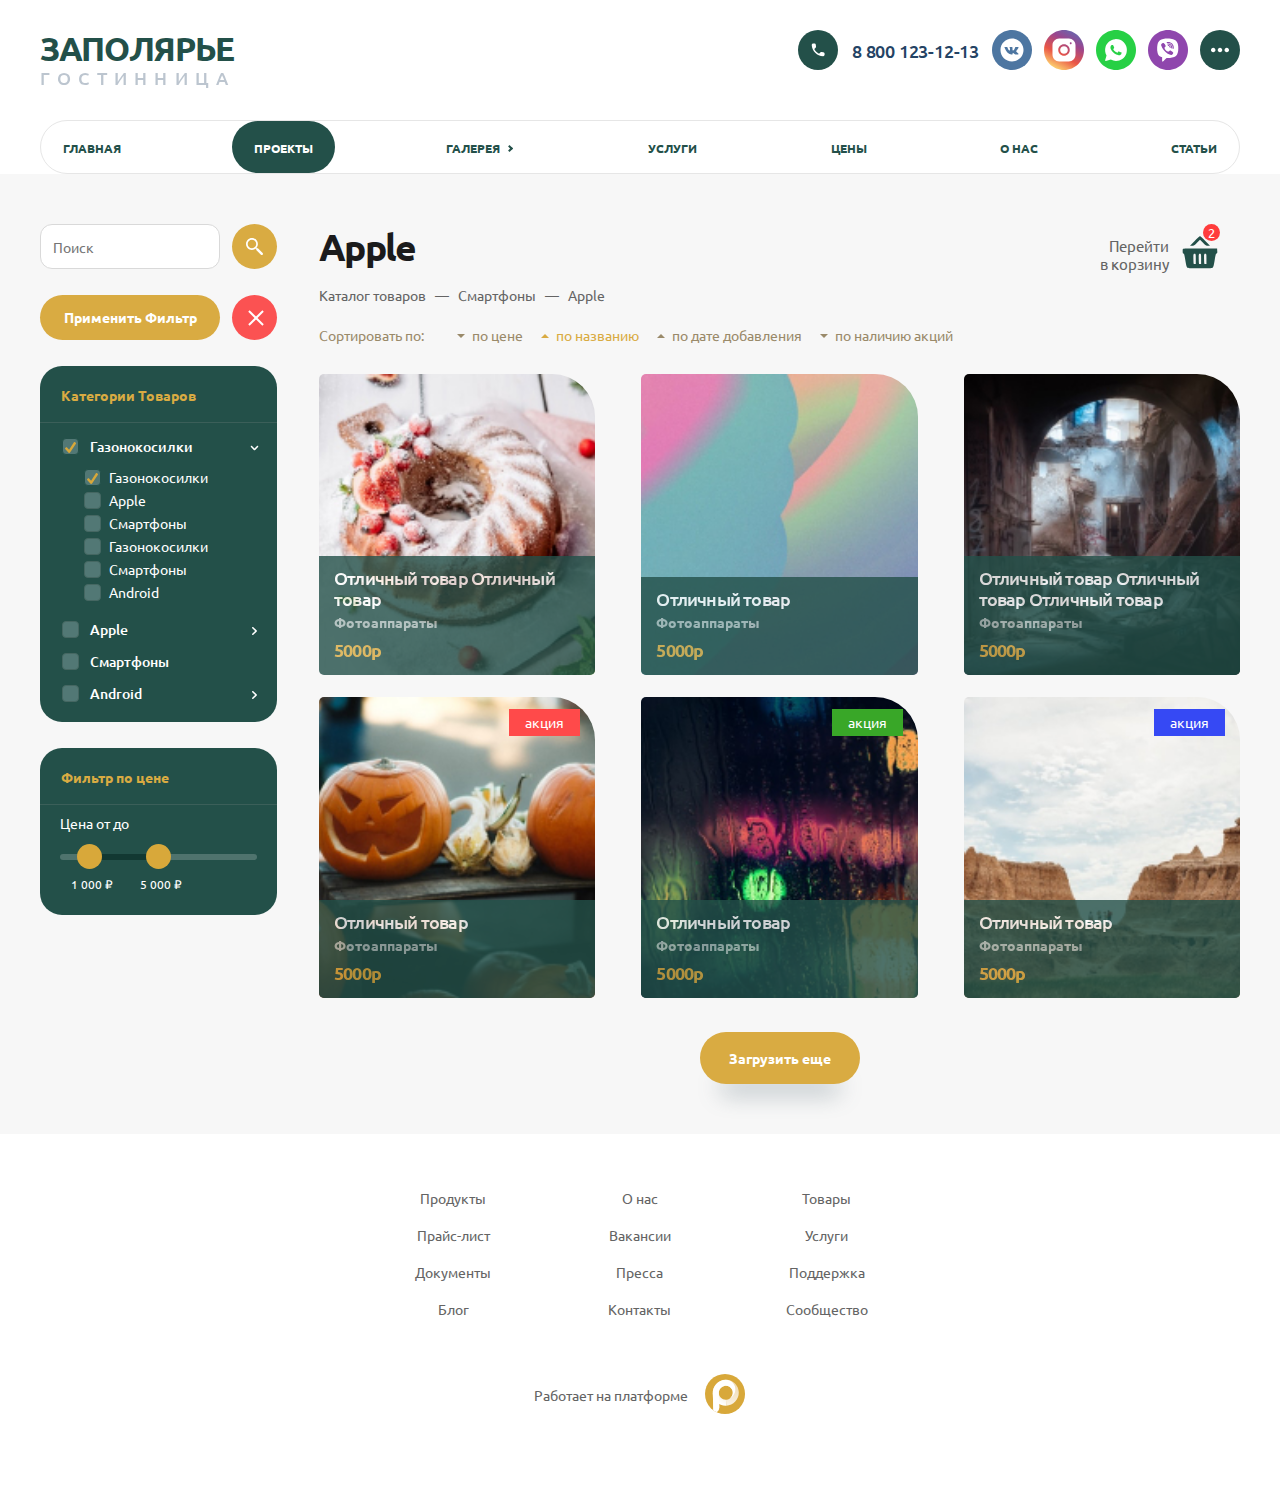
==== category.html @ dc8f54b3 "Добавил проект" ====
<!DOCTYPE html>
<html lang="ru">
	<head>
		<meta http-equiv="Content-Type" content="text/html; charset=utf-8">
		<!-- Переключение IE в последнию версию, на случай если в настройках пользователя стоит меньшая -->
		<meta http-equiv="X-UA-Compatible" content="IE=edge">

		<!-- Адаптирование страницы для мобильных устройств -->
		<meta name="viewport" content="width=device-width, initial-scale=1, maximum-scale=1">

		<!-- Запрет распознования номера телефона -->
		<meta name="format-detection" content="telephone=no">
		<meta name="SKYPE_TOOLBAR" content ="SKYPE_TOOLBAR_PARSER_COMPATIBLE">

		<!-- Заголовок страницы -->
		<title>Заголовок страницы</title>

		<!-- Данное значение часто используют(использовали) поисковые системы -->
		<meta name="description" content="">
		<meta name="keywords" content="">

		<!-- Традиционная иконка сайта, размер 16x16, прозрачность поддерживается. Рекомендуемый формат: .ico или .png -->
		<link rel="shortcut icon" href="images/favicon.ico">

		<!-- Подключение шрифтов с гугла -->
		<link rel="preconnect" href="https://fonts.googleapis.com"><link rel="preconnect" href="https://fonts.gstatic.com" crossorigin><link href="https://fonts.googleapis.com/css2?family=Ubuntu:wght@400;500;700&display=swap" rel="stylesheet">

		<!-- Подключение файлов стилей -->
		<link rel="stylesheet" href="css/fancybox.css">
		<link rel="stylesheet" href="css/owl.carousel.css">
		<link rel="stylesheet" href="css/ion.rangeSlider.css">
		<link rel="stylesheet" href="css/styles.css">

		<link rel="stylesheet" href="css/response_1185.css" media="(max-width: 1185px)">
		<link rel="stylesheet" href="css/response_1023.css" media="(max-width: 1023px)">
		<link rel="stylesheet" href="css/response_767.css" media="(max-width: 767px)">
		<link rel="stylesheet" href="css/response_479.css" media="(max-width: 479px)">
	</head>

	<body>
		<div class="wrap">
			<div class="main">
				<!-- Шапка -->
				<header>
					<button type="button" class="close">
						<span></span>
						<span></span>
					</button>


					<div class="mob_scroll">
						<div class="info">
							<div class="cont flex">

								<div class="logo logo-mob">
									<div class="name resizeble-font" data-ratio="1.5"><a href="">ЗАПОЛЯРЬЕ</a></div>
									<div class="desc resizeble-font2" data-ratio="1.5">ГОСТИННИЦА</div>
								</div>

								<div class="contacts">									
									<div class="phones">
										<a href="tel:88001231213">
											<img data-src="images/ic_phone.svg" alt="" class="lozad loaded" src="images/ic_phone.svg" data-loaded="true">
											<span>8 800 123-12-13</span>
										</a>
									</div>
								</div>

								<div class="socials">
									<a href="/" target="_blank" rel="noopener nofollow">
										<img src="images/ic_soc1.svg" alt="">
									</a>

									<a href="/" target="_blank" rel="noopener nofollow">
										<img src="images/ic_soc2.svg" alt="">
									</a>

									<a href="/" target="_blank" rel="noopener nofollow">
										<img src="images/ic_soc3.svg" alt="">
									</a>

									<a href="/" target="_blank" rel="noopener nofollow">
										<img src="images/ic_soc4.svg" alt="">
									</a>

									<a href="/" target="_blank" rel="noopener nofollow">
										<img src="images/ic_soc4.svg" alt="">
									</a>

									<a href="/" target="_blank" rel="noopener nofollow">
										<img src="images/ic_soc4.svg" alt="">
									</a>

									<a href="/" target="_blank" rel="noopener nofollow">
										<img src="images/ic_soc4.svg" alt="">
									</a>

									<a href="/" target="_blank" rel="noopener nofollow">
										<img src="images/ic_soc4.svg" alt="">
									</a>
								</div>
							</div>
						</div>


						<div class="bottom">							
						
							<ul class="menu flex">
								<li class="item">
									<a href="/">ГЛАВНАЯ</a>
								</li>
					
								<li class="item">
									<a href="/" class="active">ПРОЕКТЫ</a>
								</li>
					
								<li class="item">
									<a href="#" class="sub_link">
										<span>ГАЛЕРЕЯ</span>
									</a>
					
									<div class="sub_menu">
										<div class="item"><a href="/">КАТЕГОРИИ</a></div>
										<div class="item">
											<a href="/" class="sub_link"><span>ТОВАРЫ</span></a>
											<div class="sub_menu">
												<div><a href="/">КАТЕГОРИИ</a></div>
												<div><a href="/">ТОВАРЫ</a></div>
												<div><a href="/">ПРОДУКТЫ</a></div>
												<div><a href="/">ФОТОГРАФИИ</a></div>
											</div>
										</div>
										<div class="item"><a href="/">ПРОДУКТЫ</a></div>
										<div class="item"><a href="/">ФОТОГРАФИИ</a></div>
									</div>
								</li>
					
								<li class="item">
									<a href="/">Услуги</a>
								</li>
					
								<li class="item">
									<a href="/">Цены</a>
								</li>
					
								<li class="item">
									<a href="/">О нас</a>
								</li>
					
								<li class="item">
									<a href="/">Статьи</a>
								</li>				
							</ul>
							
						</div>
					</div>
				</header>


				<div class="mob_header">
					<div class="cont">

						<div class="logo">
							<a href="/">
								<div class="name resizeble-font3" data-ratio="1.5">ЗАПОЛЯРЬЕ</div>
								<div class="desc">ГОСТИННИЦА</div>								
							</a>
						</div>


						<div class="bg">
							<div class="contacts">
								<a href="tel:88001231213">
									<img data-src="images/ic_phone.svg" alt="" class="lozad loaded" src="images/ic_phone.svg" data-loaded="true">
								</a>                               
							</div>

							<div class="socials">
								<a href="/" target="_blank" rel="noopener nofollow">
									<img src="images/ic_soc1.svg" alt="">
								</a>

								<a href="/" target="_blank" rel="noopener nofollow">
									<img src="images/ic_soc2.svg" alt="">
								</a>

								<a href="/" target="_blank" rel="noopener nofollow">
									<img src="images/ic_soc3.svg" alt="">
								</a>

								<a href="/" target="_blank" rel="noopener nofollow">
									<img src="images/ic_soc4.svg" alt="">
								</a>

								<a href="/" target="_blank" rel="noopener nofollow">
									<img src="images/ic_soc4.svg" alt="">
								</a>

								<a href="/" target="_blank" rel="noopener nofollow">
									<img src="images/ic_soc4.svg" alt="">
								</a>

								<a href="/" target="_blank" rel="noopener nofollow">
									<img src="images/ic_soc4.svg" alt="">
								</a>
							</div>
						</div>


						<button type="button" class="mob_menu_link">
							<span></span>
							<span></span>
							<span></span>
						</button>

					</div>
				</div>
				<!-- End Шапка -->


				<!-- Основная часть -->
				<section class="content_flex block">
					<div class="cont flex">

						<aside>
							<button class="mob_filter_link">
								<img src="images/ic_filter.svg" alt=""> Фильтр
							</button>


							<div class="search">
								<form action="">
									<input type="text" name="" value="" placeholder="Поиск" class="input">

									<button type="submit" class="submit_btn">
										<img src="images/ic_search.svg" alt="">
									</button>
								</form>								
							</div>

							<div class="submit">
								<button type="submit" class="submit_btn">Применить Фильтр</button>
								<button type="reset" class="reset"><i></i></button> 
							</div>


							<form action="" class="filter">
								<div class="cats block">
									<div class="title">
										Категории Товаров
										<button class="close"></button>
									</div>

									<div class="tab_filter">
										<div class="tab_filter_title active"><input type="checkbox" checked class="parent_cat" name="" id="cat_1_p"><label for="cat_1_p"></label><span>Газонокосилки</span>
											<i><svg width="5" height="8" viewBox="0 0 5 8" fill="none" xmlns="http://www.w3.org/2000/svg">
												<path d="M3.07506 4L0.231104 1.28598C-0.0770347 0.99192 -0.0770347 0.514605 0.231104 0.220545C0.539243 -0.0735151 1.03941 -0.0735151 1.34755 0.220545L4.78173 3.49782C5.07275 3.77555 5.07275 4.22516 4.78173 4.50218L1.34755 7.77945C1.03941 8.07351 0.539243 8.07351 0.231104 7.77945C-0.0770347 7.48539 -0.0770347 7.00808 0.231104 6.71402L3.07506 4Z" fill="#959595"/>
												</svg>
											</i>
										</div>
										<div class="data data_new active">
											<div class="data2">
												<div><input type="checkbox" checked name="" id="cat_1"><label for="cat_1">Газонокосилки</label></div>
												<div><input type="checkbox"  name="" id="cat_2"><label  for="cat_2">Apple</label></div>
												<div><input type="checkbox"  name="" id="cat_3"><label  for="cat_3">Смартфоны</label></div>
												<div><input type="checkbox"  name="" id="cat_4"><label  for="cat_4">Газонокосилки</label></div>
												<div><input type="checkbox"  name="" id="cat_5"><label  for="cat_5">Смартфоны</label></div>
												<div><input type="checkbox"  name="" id="cat_6"><label  for="cat_6">Android</label></div>
											</div>
										</div>
									</div>

									<div class="tab_filter">
										<div class="tab_filter_title "><input type="checkbox"  class="parent_cat" name="" id="cat_2_p"><label for="cat_2_p"></label><span>Apple</span>
											<i><svg width="5" height="8" viewBox="0 0 5 8" fill="none" xmlns="http://www.w3.org/2000/svg">
												<path d="M3.07506 4L0.231104 1.28598C-0.0770347 0.99192 -0.0770347 0.514605 0.231104 0.220545C0.539243 -0.0735151 1.03941 -0.0735151 1.34755 0.220545L4.78173 3.49782C5.07275 3.77555 5.07275 4.22516 4.78173 4.50218L1.34755 7.77945C1.03941 8.07351 0.539243 8.07351 0.231104 7.77945C-0.0770347 7.48539 -0.0770347 7.00808 0.231104 6.71402L3.07506 4Z" fill="#959595"/>
												</svg>
											</i>
										</div>
										<div class="data data_new">
											<div class="data2">
												<div><input type="checkbox" checked name="" id="cat_31"><label for="cat_31">Все товары</label></div>
												<div><input type="checkbox"  name="" id="cat_32"><label  for="cat_32">Все товары</label></div>
												<div><input type="checkbox"  name="" id="cat_33"><label  for="cat_33">Все товары</label></div>
												<div><input type="checkbox"  name="" id="cat_34"><label  for="cat_34">Все товары</label></div>
											</div>
										</div>
									</div>


									<div class="tab_filter">
										<div class="tab_filter_title "><input type="checkbox"  class="parent_cat" name="" id="cat_3_p"><label for="cat_3_p"></label><span>Смартфоны</span>
											<i style="visibility: hidden; height:0;"><svg width="5" height="8" viewBox="0 0 5 8" fill="none" xmlns="http://www.w3.org/2000/svg">
												<path d="M3.07506 4L0.231104 1.28598C-0.0770347 0.99192 -0.0770347 0.514605 0.231104 0.220545C0.539243 -0.0735151 1.03941 -0.0735151 1.34755 0.220545L4.78173 3.49782C5.07275 3.77555 5.07275 4.22516 4.78173 4.50218L1.34755 7.77945C1.03941 8.07351 0.539243 8.07351 0.231104 7.77945C-0.0770347 7.48539 -0.0770347 7.00808 0.231104 6.71402L3.07506 4Z" fill="#959595"/>
												</svg>
											</i>
										</div>
									</div>

									<div class="tab_filter">
										<div class="tab_filter_title "><input type="checkbox"  class="parent_cat" name="" id="cat_4_p"><label for="cat_4_p"></label><span>Android</span>
											<i><svg width="5" height="8" viewBox="0 0 5 8" fill="none" xmlns="http://www.w3.org/2000/svg">
												<path d="M3.07506 4L0.231104 1.28598C-0.0770347 0.99192 -0.0770347 0.514605 0.231104 0.220545C0.539243 -0.0735151 1.03941 -0.0735151 1.34755 0.220545L4.78173 3.49782C5.07275 3.77555 5.07275 4.22516 4.78173 4.50218L1.34755 7.77945C1.03941 8.07351 0.539243 8.07351 0.231104 7.77945C-0.0770347 7.48539 -0.0770347 7.00808 0.231104 6.71402L3.07506 4Z" fill="#959595"/>
												</svg>
											</i>
										</div>
										<div class="data data_new">
											<div class="data2">
												<div><input type="checkbox" checked name="" id="cat_41"><label for="cat_41">Все товары</label></div>
												<div><input type="checkbox"  name="" id="cat_42"><label  for="cat_42">Все товары</label></div>
												<div><input type="checkbox"  name="" id="cat_43"><label  for="cat_43">Все товары</label></div>
												<div><input type="checkbox"  name="" id="cat_44"><label  for="cat_44">Все товары</label></div>
											</div>
										</div>
									</div>
								</div>


								<div class="block">
									<div class="title">Фильтр по цене</div>

									<div class="data range price_range">
										<div class="name">Цена от до</div>

										<input type="hidden" id="price_range" name="price_range" value="">
									</div>
								</div>
								<div class="submit submit-mob" style="display: none;">
									<button type="submit" class="submit_btn">Применить Фильтр</button>
									<button type="reset" class="reset"><i></i></button> 
								</div>

							</form>
						</aside>


						<section class="content">
							<div class="block_head">
								<div class="title">Apple</div>
							</div>


							<a href="/" class="cart_link">
								<div class="title">Перейти<br> в корзину</div>

								<div class="icon">
									<svg height="90pt" preserveAspectRatio="xMidYMid meet" viewBox="0 0 90 90" width="90pt" xmlns="http://www.w3.org/2000/svg"><g transform="matrix(.1 0 0 -.1 0 90)"><path d="m330 765-105-105h45c42 0 49 4 112 67l68 67 68-67c63-63 70-67 112-67h45l-105 105c-58 58-112 105-120 105s-62-47-120-105z" fill="#2192E9"></path><path d="m67 593c-4-3-7-29-7-56 0-39 4-50 18-54 15-4 22-29 42-150 17-106 28-151 42-165 17-17 39-18 288-18s271 1 288 18c14 14 25 59 42 165 20 122 27 146 42 151 16 4 19 13 16 58l-3 53-381 3c-209 1-383-1-387-5zm288-233v-115h-25c-25 0-25 0-28 104-3 121 0 134 30 129 22-3 23-6 23-118zm120 0v-115h-25c-25 0-25 0-28 104-3 121 0 134 30 129 22-3 23-6 23-118zm120 0v-115h-25c-25 0-25 0-28 104-3 121 0 134 30 129 22-3 23-6 23-118z" fill="#235049"></path></g></svg>
								</div>

								<div class="count">2</div>
							</a>

							<div class="breadcrumbs">
								<a href="/">Каталог товаров</a> <span class="sep">—</span>
								<a href="/">Смартфоны</a> <span class="sep">—</span>
								<span class="current">Apple</span>
							</div>
							
							<div class="products_sort">
								<b>Сортировать по:</b> 
								<ul class="sorting_switcher">
									<li class="sort_asc">по цене</li>
									<li class="active sort_desc">по названию</li>
									<li class="sort_desc">по дате добавления</li>
									<li class="sort_asc">по наличию акций</li>
								</ul>
							</div>

							<div class="products">
								<div class="flex">
									
									<a href="/" class="product">

										<div class="img"><img data-src="images/tmp/product_thumb7.jpg" alt="" class="lozad"></div>

										<div class="info">
											<div class="name">Отличный товар Отличный товар</div>

											<div class="cat">Фотоаппараты</div>

											<div class="price">5000p</div>
										</div>
									</a>
									<a href="/" class="product">

										<div class="img"><img data-src="images/tmp/product_thumb8.jpg" alt="" class="lozad"></div>

										<div class="info">
											<div class="name">Отличный товар</div>

											<div class="cat">Фотоаппараты</div>

											<div class="price">5000p</div>
										</div>
									</a>
									<a href="/" class="product">										

										<div class="img"><img data-src="images/tmp/product_thumb9.jpg" alt="" class="lozad"></div>

										<div class="info">
											<div class="name">Отличный товар Отличный товар Отличный товар</div>

											<div class="cat">Фотоаппараты</div>

											<div class="price">5000p</div>
										</div>
									</a>
									<a href="/" class="product">
										<div class="stickers">
											<div><div class="sticker stock">акция</div></div>
										</div>

										<div class="img"><img data-src="images/tmp/product_thumb13.jpg" alt="" class="lozad"></div>

										<div class="info">
											<div class="name">Отличный товар</div>

											<div class="cat">Фотоаппараты</div>

											<div class="price">5000p</div>
										</div>
									</a>
									<a href="/" class="product">
										<div class="stickers">
											<div><div class="sticker recommend">акция</div></div>
										</div>

										<div class="img"><img data-src="images/tmp/product_thumb14.jpg" alt="" class="lozad"></div>

										<div class="info">
											<div class="name">Отличный товар</div>

											<div class="cat">Фотоаппараты</div>

											<div class="price">5000p</div>
										</div>
									</a>
									<a href="/" class="product">
										<div class="stickers">
											<div><div class="sticker hit">акция</div></div>
										</div>

										<div class="img"><img data-src="images/tmp/product_thumb15.jpg" alt="" class="lozad"></div>

										<div class="info">
											<div class="name">Отличный товар</div>

											<div class="cat">Фотоаппараты</div>

											<div class="price">5000p</div>
										</div>
									</a>
								</div>
							</div>

							<div class="more-btn">
								<a class="toggle link" href="#">Загрузить еще</a>
							</div>

							<div class="products" style="display: none;">
								<div class="flex">
									
									<a href="/" class="product">

										<div class="img"><img data-src="images/tmp/product_thumb7.jpg" alt="" class="lozad"></div>

										<div class="info">
											<div class="name">Отличный товар Отличный товар</div>

											<div class="cat">Фотоаппараты</div>

											<div class="price">5000p</div>
										</div>
									</a>
									<a href="/" class="product">

										<div class="img"><img data-src="images/tmp/product_thumb8.jpg" alt="" class="lozad"></div>

										<div class="info">
											<div class="name">Отличный товар</div>

											<div class="cat">Фотоаппараты</div>

											<div class="price">5000p</div>
										</div>
									</a>
									<a href="/" class="product">										

										<div class="img"><img data-src="images/tmp/product_thumb9.jpg" alt="" class="lozad"></div>

										<div class="info">
											<div class="name">Отличный товар Отличный товар Отличный товар</div>

											<div class="cat">Фотоаппараты</div>

											<div class="price">5000p</div>
										</div>
									</a>
									<a href="/" class="product">
										<div class="stickers">
											<div><div class="sticker stock">акция</div></div>
										</div>

										<div class="img"><img data-src="images/tmp/product_thumb13.jpg" alt="" class="lozad"></div>

										<div class="info">
											<div class="name">Отличный товар</div>

											<div class="cat">Фотоаппараты</div>

											<div class="price">5000p</div>
										</div>
									</a>
									<a href="/" class="product">
										<div class="stickers">
											<div><div class="sticker recommend">акция</div></div>
										</div>

										<div class="img"><img data-src="images/tmp/product_thumb14.jpg" alt="" class="lozad"></div>

										<div class="info">
											<div class="name">Отличный товар</div>

											<div class="cat">Фотоаппараты</div>

											<div class="price">5000p</div>
										</div>
									</a>
									<a href="/" class="product">
										<div class="stickers">
											<div><div class="sticker hit">акция</div></div>
										</div>

										<div class="img"><img data-src="images/tmp/product_thumb15.jpg" alt="" class="lozad"></div>

										<div class="info">
											<div class="name">Отличный товар</div>

											<div class="cat">Фотоаппараты</div>

											<div class="price">5000p</div>
										</div>
									</a>
								</div>
							</div>

							

						</section>

					</div>
				</section>
				<!-- End Основная часть -->
			</div>


			<!-- Подвал -->
			<footer>
				<div class="cont">

					<ul class="links">
						<li><a href="/">Продукты</a></li>
						<li><a href="/">Прайс-лист</a></li>
						<li><a href="/">Документы</a></li>
						<li><a href="/">Блог</a></li>
						<li><a href="/">О нас</a></li>
						<li><a href="/">Вакансии</a></li>
						<li><a href="/">Пресса</a></li>
						<li><a href="/">Контакты</a></li>
						<li><a href="/">Товары</a></li>
						<li><a href="/">Услуги</a></li>
						<li><a href="/">Поддержка</a></li>
						<li><a href="/">Сообщество</a></li>
					</ul>

					<div class="creator">
						Работает на платформе
						<a href="/" target="_blank" rel="noopener">
							<img src="images/footer_logo.svg" alt="">
						</a>
					</div>
				</div>
			</footer>
			<!-- End Подвал -->
		</div>


		<div class="buttonUp">
			<button type="button"></button>
		</div>


		<div class="overlay"></div>

		<div class="supports_error">
			Ваш браузер устарел рекомендуем обновить его до последней версии<br> или использовать другой более современный.
		</div>


		<!-- Подключение javascript файлов -->
		<script src="js/jquery-3.4.1.min.js"></script>
		<script src="js/jquery-migrate-1.4.1.min.js"></script>
		<script src="js/lozad.min.js"></script>
		<script src="js/owl.carousel.min.js"></script>
		<script src="js/inputmask.min.js"></script>
		<script src="js/nice-select.js"></script>
		<script src="js/flexmenu.min.js"></script>
		<script src="js/fancybox.min.js"></script>
		<script src="js/ion.rangeSlider.min.js"></script>
		<script src="js/countdown.js"></script>
		<script src="js/before-after.min.js"></script>
		<script src="js/functions.js"></script>
		<script src="js/scripts.js"></script>
	</body>
</html>
---- css/ion.rangeSlider.css ----
.irs
{
    position: relative;

    display: block;

    margin-top: 23px;
    margin-bottom: 35px;

    -webkit-touch-callout: none;
    -khtml-user-select: none;
}

.irs.active
{
    pointer-events: auto;
}

.irs .irs
{
    margin-right: 0;
}

.irs-line
{
    position: relative;

    display: block;

    height: 6px;

    border-radius: 5px;
    background: #fff;
    opacity: .2;
}

.irs-bar
{
    top: 0;

    height: 6px;

    border-radius: 5px;
    background: #123832;
}


.irs-min,
.irs-max
{
    display: none !important;
}


.irs-single,
.irs-from,
.irs-to
{
    color: #fff;
    font-size: 12px;
    font-weight: 400;
    line-height: 19px;

    position: absolute;
    top: 21px;

    text-align: center;
    white-space: nowrap;

    opacity: 1;
}


.irs-slider
{
    z-index: 9;
    top: -10px;

    width: 25px;
    height: 25px;

    cursor: pointer;
    text-indent: -9999px;
    background: #D8A83A;
    border-radius: 50%;
}


.irs-line
{
    position: relative;

    display: block;

    outline: none !important;
}
.irs-line-left,
.irs-line-mid,
.irs-line-right
{
    position: absolute;
    top: 0;

    display: block;
}
.irs-line-left
{
    left: 0;

    width: 11%;
}
.irs-line-mid
{
    left: 9%;

    width: 82%;
}
.irs-line-right
{
    right: 0;

    width: 11%;
}

.irs-bar
{
    position: absolute;
    left: 0;

    display: block;

    width: 0;
}
.irs-bar-edge
{
    position: absolute;
    top: 0;
    left: 0;

    display: block;
}

.irs-shadow
{
    position: absolute;
    left: 0;

    display: none;

    width: 0;
}

.irs-slider
{
    position: absolute;
    z-index: 1;

    display: block;
}



.irs-slider.type_last
{
    z-index: 2;
}

.irs-min
{
    position: absolute;
    left: 0;

    display: block;

    cursor: default;
}
.irs-max
{
    position: absolute;
    right: 0;

    display: block;

    cursor: default;
}

.irs-grid
{
    color: #333;
    font: 600 11px/15px Century Gothic;

    position: absolute;
    top: -25px;
    left: 0;

    display: none;

    width: 100%;
    height: 15px;

    pointer-events: none;
}

.irs-with-grid .irs-grid
{
    display: block;
}

.irs-grid-pol
{
    position: absolute;
    top: 0;
    left: 0;

    display: none;

    width: 1px;
    height: 8px;

    background: #000;
}

.irs-grid-pol.small
{
    height: 4px;
}

.irs-grid-text
{
    position: absolute;
    bottom: 0;
    left: 0;

    cursor: pointer;
    text-align: center;
    white-space: nowrap;
}

.irs-grid-text:before
{
    position: absolute;
    bottom: -7px;
    left: 50%;

    width: 1px;
    height: 6px;

    content: '';
    cursor: pointer;
    text-indent: -9999px;

    background: #1b364e;
}

.irs-disable-mask
{
    position: absolute;
    z-index: 2;
    top: 0;
    left: -1%;

    display: block;

    width: 102%;
    height: 100%;

    cursor: default;

    background: rgba(0,0,0,.0);
}
.lt-ie9 .irs-disable-mask
{
    cursor: not-allowed;

    background: #000;

    filter: alpha(opacity=0);
}

.irs-disabled
{
    opacity: .4;
}


.irs-hidden-input
{
    font-size: 0 !important;
    line-height: 0 !important;

    position: absolute !important;
    z-index: -9999 !important;
    top: 0 !important;
    left: 0 !important;

    display: block !important;
    overflow: hidden;

    width: 0 !important;
    height: 0 !important;
    margin: 0 !important;
    padding: 0 !important;

    border-style: solid !important;
    border-color: transparent !important;
    outline: none !important;
    background: none !important;
}
---- css/styles.css ----
*
{
    box-sizing: border-box;
    margin: 0;
    padding: 0;
}

*:before,
*:after
{
    box-sizing: border-box;
}

img
{
    border: none;
}

textarea
{
    overflow: auto;
}

input,
textarea,
input:active,
textarea:active
{
    -webkit-border-radius: 0;
            border-radius: 0;
         outline: none transparent !important;
    box-shadow: none;

    -webkit-appearance: none;
            appearance: none;
    -moz-outline: none !important;
}

input[type=submit],
button[type=submit],
input[type=reset],
button[type=reset]
{
    -webkit-border-radius: 0;

    -webkit-appearance: none;
}

:focus
{
    outline: none;
}

:hover,
:active
{
    -webkit-tap-highlight-color: rgba(0, 0, 0, 0);
    -webkit-touch-callout: none;
}

::-ms-clear
{
    display: none;
}

/*---------------    Main styles---------------*/
:root
{
    --bg: #f7f7f7;
    --bg2: #fff;
    --aside_width: 237px;
    --scroll_width: 17px;
    --text_color: #646464;
    --font_size: 14px;
    --font_size_title: 37px;
    --font_family: 'Ubuntu';
    --box-shadow-color: #E1D7C4;
    --main_color1: #1B1B1C;
    --main_color2: #235049;
    --main_color3: #F5EEE0;
    --main_color4: #D9AB42;
    --main_color_opacity: rgba(95, 95, 254, .03);
}

.clear
{
    clear: both;
}

.left
{
    float: left;
}

.right
{
    float: right;
}

html
{
    height: 100%;

    background: var(--bg);

    -webkit-font-smoothing: antialiased;
    -moz-osx-font-smoothing: grayscale;
        -ms-text-size-adjust: 100%;
    -webkit-text-size-adjust: 100%;
}

body
{
    color: var(--text_color);
    font-family: var(--font_family);
    font-size: var(--font_size);

    height: 100%;

    -webkit-tap-highlight-color: transparent;
    -webkit-touch-callout: none;
    -webkit-overflow-scrolling: touch;
    text-rendering: optimizeLegibility;
    text-decoration-skip: objects;
}

body.lock
{
    position: fixed;

    overflow: hidden;

    width: 100%;
    height: 100%;
}

.wrap
{
    position: relative;

    display: flex;
    overflow: hidden;
    flex-direction: column;

    min-width: 360px;
    min-height: 100%;
}

.main
{
    flex: 1 0 auto;
}

.cont
{
    width: 100%;
    max-width: 1240px;
    margin: 0 auto;
    padding: 0 20px;
}

.compensate-for-scrollbar
{
    margin-right: var(--scroll_width) !important;
}

.lozad
{
    transition: .5s linear;

    opacity: 0;
}

.lozad.loaded
{
    opacity: 1;
}

.flex
{
    display: flex;

    justify-content: flex-start;
    align-items: flex-start;
    align-content: flex-start;
    flex-wrap: wrap;
}

.content_flex.flex,
.content_flex > .cont.flex
{
    justify-content: space-between;
    align-items: stretch;
    align-content: stretch;
}
.content_flex.block {
    padding: 50px 0 50px;
    background: var(--bg);
}
.content_flex .content
{
    position: relative;

    width: calc(100% - var(--aside_width) - 42px);
}

.content_flex .content > :first-child
{
    margin-top: 0;
    margin-bottom: 0;
}

.content_flex .content > :last-child
{
    margin-bottom: 0;
}

.block
{
    padding: 140px 0 120px;
}

.block.no_margin
{
    margin-bottom: 0 !important;
}


.block_head
{
    display: flex;

    width: 100%;
    margin-bottom: 45px;

    justify-content: flex-start;
    align-items: center;
    align-content: center;
    flex-wrap: wrap;
}





.block_head.center .desc
{
    max-width: 100%;
}

.block_head .title
{
    color: var(--main_color1);
    font-size: var(--font_size_title);
    font-weight: 700;
    line-height: 46px;
    font-family: var(--font_family);
    letter-spacing: -1.63488px;
    padding-bottom: 12px;
    text-align: center;
    width: 100%;
    position: relative;
}
.block_head .title:before {
    position: absolute;
    content: "";
    background: var(--main_color2);
    width: 38px;
    height: 38px;
    border-radius: 50%;
    top: -50px;
    left: 50%;
    transform: translateX(-50%);
}
.block_head .title:after {
    position: absolute;
    content: "";
    background: var(--main_color4);
    width: 24px;
    height: 24px;
    border-radius: 50%;
    top: -36px;
    left: calc(50% + 12px);
    transform: translateX(-50%);
    box-shadow: 13px 15px 31px rgba(0, 0, 0, 0.212465);
}

.block_head .desc
{
    color: var(--text-color);
    font-size: var(--font_size);
    line-height: 26px;
    width: 100%;
    text-align: center;
}

.link {
    display: inline-block;
    min-width: 160px;
    font-family: var(--font_family);
    font-weight: 700;
    line-height: 52px;
    height: 52px;
    color: #FFFFFF;
    padding: 0 12px;
    vertical-align: top;
    text-decoration: none;
    border: none;
    font-size: 14px;
    text-align: center;
    background: var(--main_color4);
    box-shadow: 0px 29px 23px -20px rgba(89, 110, 121, 0.48198);
    border-radius: 27px;
    transition: all .4s;
}
.link:hover {
    background: var(--main_color2);
}
.link svg
{
    margin-left: 5px;
}

.block_head .link
{
    margin-top: 28px;
}

.block_head .all_link
{
    color: #fff;
    font-size: 18px;
    line-height: 53px;

    display: inline-block;

    height: 53px;
    margin-left: auto;
    padding: 0 40px;

    text-align: center;
    vertical-align: top;
    text-decoration: none;
    letter-spacing: -.3px;
    background: var(--main_color2);
}

.block_head .all_link svg
{
    margin-left: 5px;
}


.form
{
    --form_border_color: var(--main_color1);
    --form_focus_color: var(--main_color1);
    --form_error_color: red;
    --form_success_color: green;
    --form_border_radius: 12px;
    --form_bg_color: #eef9ff;
    --form_placeholder_color: rgba(85, 85, 85, 0.3);
}

.form ::-webkit-input-placeholder
{
    color: var(--form_placeholder_color);
}

.form :-moz-placeholder
{
    color: var(--form_placeholder_color);
}

.form :-ms-input-placeholder
{
    color: var(--form_placeholder_color);
}

.form .columns
{
    display: flex;

    margin-left: calc(var(--form_columns_offset) * -1);

    justify-content: flex-start;
    align-items: flex-start;
    align-content: flex-start;
    flex-wrap: wrap;
    --form_columns_offset: 20px;
}

.form .columns > *
{
    width: calc(50% - var(--form_columns_offset));
    margin-left: var(--form_columns_offset);
}

.form .columns > *.width1of3
{
    width: calc(33.333% - var(--form_columns_offset));
}

.form .columns > *.width2of3
{
    width: calc(66.666% - var(--form_columns_offset));
}

.form .columns > *.width3of3
{
    width: calc(100% - var(--form_columns_offset));
}

.form .columns > *.width1of4
{
    width: calc(25% - var(--form_columns_offset));
}

.form .columns > *.width2of4
{
    width: calc(50% - var(--form_columns_offset));
}

.form .columns > *.width3of4
{
    width: calc(75% - var(--form_columns_offset));
}

.form .columns > *.width4of4
{
    width: calc(100% - var(--form_columns_offset));
}

.form .line
{
    margin-bottom: 18px;
}

.form .label
{
    color: #000;
    line-height: 21px;

    margin-bottom: 7px;

    letter-spacing: .35px;

    opacity: .33;
}

.form .field
{
    position: relative;
}

.form .input
{
    color: #7B7B7C;
    font: var( --font_size) var(--font_family);
    display: block;
    width: 100%;
    height: 60px;
    padding: 0 22px;
    transition: .2s linear;
    background: #FFFFFF;
    border: 1px solid #D9D9D9;
    border-radius: 19px;
}

.form textarea
{
    color: #7B7B7C;
    font: var(--font_size)/30px var(--font_family);
    display: block;
    width: 100%;
    height: 132px;
    padding: 7px 22px;
    resize: none;
    transition: .2s linear;
    border: 1px solid #D9D9D9;
    border-radius: 19px;
}

.form .input:focus,
.form textarea:focus
{
    border-color: var(--form_focus_color);
}

.form .success
{
    border-color: var(--form_success_color);
}

.form .error
{
    border-color: var(--form_error_color);
}

.form input[type=checkbox],
.form input[type=file]
{
    display: none;
}

.form input[type=checkbox] + label
{
    font-weight: normal;
    font-size: var(--font_size);
    line-height: 16px;
    color: var(--text-color);
    position: relative;
    display: flex;
    min-height: 24px;
    padding-left: 36px;
    cursor: pointer;
    justify-content: flex-start;
    align-items: center;
    align-content: center;
    flex-wrap: wrap;
    max-width: 200px;
}

.form input[type=checkbox] + label:before
{
    position: absolute;
    top: 0;
    left: 0;

    display: block;

    width: 24px;
    height: 24px;

    content: '';
    transition: .2s linear;

    border: 2px solid var(--main_color2);
    box-sizing: border-box;
    box-shadow: inset 0px 2px 2px rgba(0, 0, 0, 0.1);
    border-radius: 6px;
}

.form input[type=checkbox] + label i
{
    position: absolute;
    top: 5px;
    left: 5px;

    display: block;

    width: 17px;
    height: 17px;

    content: '';
    transition: .2s linear;

    opacity: 0;
}

.form input[type=checkbox]:checked + label i
{
    opacity: 1;
}
.form input[type=checkbox]:checked + label i svg *
{
    fill: var(--main_color2);
}
.form input[type=file] + label
{
    font: 700 10px/39px var(--font_family);
    font-weight: 300;
    line-height: 53px;
    display: inline-block;
    min-width: 155px;
    height: 53px;
    margin-left: auto;
    cursor: pointer;
    transition: .2s linear;
    color: var(--main_color2);
    padding: 0 20px;
    vertical-align: top;
    text-decoration: none;
    border: 1px solid var(--main_color2);
    font-size: 14px;
    text-align: center;
    letter-spacing: 5px;
    text-transform: uppercase;
    background-color: #fff;
}

.form .file .list
{
    display: flex;

    margin-top: 30px;
    margin-bottom: -20px;
    margin-left: -25px;

    justify-content: flex-start;
    align-items: flex-start;
    align-content: flex-start;
    flex-wrap: wrap;
}
.form .file .list .list-item
{
    display: flex;

    margin-left: 25px;
}
.form .file .list .list-item svg *
{
    fill: var(--main_color1);
}
.form .file .list .item
{
    color: #7c7c7c;
    font-size: 12px;
    font-weight: 500;
    line-height: 15px;

    display: flex;
    flex-direction: column;

    min-height: 28px;
    margin-bottom: 20px;
    padding-left: 10px;

    text-align: left;

    justify-content: flex-start;
    align-items: center;
    align-content: center;
    flex-wrap: wrap;
}

.form .file .list .item > *
{
    width: 100%;

    text-align: left;
}

.form .file .list .item .del
{
    color: #e23f4c;
    font-family: var(--font_family);
    font-size: 9px;
    line-height: 11px;

    display: inline-block;

    margin-top: 3px;

    cursor: pointer;
    vertical-align: top;

    border: none;
    background: none;
}

.form .bottom
{
    display: flex;

    justify-content: space-between;
    align-items: flex-end;
    align-content: center;
}

.form .bottom .agree
{
    width: calc(100% - 175px);
}



.form .submit
{
    display: flex;

    justify-content: flex-start;
    align-items: center;
    align-content: center;
    flex-wrap: wrap;
}

.form .submit_btn
{

    font: 700 10px/39px var(--font_family);
    font-weight: 700;
    line-height: 52px;
    display: flex;
    align-items: center;
    min-width: 160px;
    height: 52px;
    margin-left: auto;
    cursor: pointer;
    transition: .2s linear;
    color: #fff;
    padding: 0 22px;
    vertical-align: top;
    text-decoration: none;
    font-size: 14px;
    text-align: center;
    background: var(--main_color4);
    border: none;
    border-radius: 27px;
}
.form .submit_btn span
{
    margin: 0 auto;
    display: block;
}

.text_block
{
    line-height: 35px;

    letter-spacing: .3px;
}

.text_block > :last-child,
.text_block blockquote > :last-child,
.text_block q > :last-child
{
    margin-bottom: 0 !important;
}

.text_block > :first-child,
.text_block blockquote > :first-child,
.text_block q > :first-child
{
    /*margin-top: 0 !important;*/
}

.text_block p,
.text_block img,
.text_block blockquote,
.text_block q
{
    margin-bottom: 30px;
}
.text_blocks .text_block p:last-child {
    font-weight: 700;
}

.text_block img
{
    display: block;

    max-width: 100%;
}

.text_block img.left
{
    max-width: calc(50% - 36px);
    margin-top: 4px;
    margin-right: 28px;
    width: 246px;
    height: 234px;
    border-radius: 61px 61px 5px 61px;
}

.text_block img.right
{
    max-width: calc(50% - 36px);
    margin-top: 4px;
    margin-left: 36px;
}

.text_block img.loaded
{
    height: auto !important;
}

.text_block blockquote,
.text_block q
{
    font-weight: 500;
    font-style: italic;

    display: block;
}

.text_block b,
.text_block strong
{
    font-weight: 500;
}

.text_block a
{
    transition: .2s linear;
}

.text_block a:hover
{
    text-decoration: none;
}

.pagination {
    display: flex;
    margin-top: 44px;
    justify-content: flex-start;
    align-items: center;
    align-content: center;
    flex-wrap: wrap;
}

.pagination.center {
    justify-content: center;
}

.pagination.alignright {
    justify-content: flex-end;
}

.pagination a {
    color: #95A3B3;
    font-size: 12px;
    font-weight: normal;
    line-height: 36px;
    display: inline-block;
    width: 36px;
    height: 36px;
    transition: .2s linear;
    text-align: center;
    vertical-align: top;
    text-decoration: none;
    background: #fff;
    border: 1px solid var(--main_color2);
    margin-right: 1px;
}
.pagination span{
    color: #95A3B3;
    width: 36px;
    text-align: center;
}

.pagination a:hover {
    background: var(--main_color2);
    font-weight: bold;
    color:#fff;
}

.pagination a.active {
    background: var(--main_color2);
    font-weight: bold;
    color:#fff;
}

.pagination .prev,
.pagination .next {
    background: var(--main_color2);
    width: 36px;
    height: 36px;
    line-height: 40px;
}
.pagination .next{
    margin-left:8px;
}
.pagination .prev {
    margin-right: 8px;
}

.pagination .prev:hover,
.pagination .next:hover {
    opacity: 1;
}


.buttonUp
{
    position: fixed;
    z-index: 999;
    right: 20px;
    bottom: 20px;

    display: none;
}

.buttonUp button
{
    position: relative;

    display: block;

    width: 50px;
    height: 50px;

    cursor: pointer;

    border: none;
    border-radius: 50%;
    background: var(--main_color2) url(../images/ic_buttonUp.png) 50% calc(50% - 1px)/30px 30px no-repeat;
}

.overlay
{
    position: fixed;
    z-index: 100;
    top: 0;
    left: 0;

    display: none;

    width: 100%;
    height: 100vh;

    opacity: .65;
    background: #000;
}

.supports_error
{
    font-family: 'Arial', sans-serif;
    font-size: 20px;
    line-height: 30px;

    position: fixed;
    z-index: 1000;
    top: 0;
    left: 0;

    display: none;

    width: 100%;
    height: 100%;
    padding: 20px;

    text-align: center;

    background: #fff;

    justify-content: center;
    align-items: center;
    align-content: center;
    flex-wrap: wrap;
}

.supports_error.show
{
    display: flex;
}

/*---------------   Header---------------*/
header
{
    position: relative;
    z-index: 99;
    top: 0;
    left: 0;
    width: 100%;
    background: #fff;
}
header .bottom {
    background: #fff;
    border: 1px solid #E6E6E6;
    border-radius: 59px;  
    max-width: 1200px;
    margin: 0 auto;
}

header > .close
{
    position: absolute;
    top: 0;
    left: 100%;

    display: none;

    width: 50px;
    height: 50px;
    padding: 13px;

    cursor: pointer;

    border: none;
    background: none;

    justify-content: center;
    align-items: center;
    align-content: center;
    flex-wrap: wrap;
}

header.show > .close
{
    display: flex;
}

header > .close span
{
    position: relative;

    display: block;

    width: 100%;
    height: 2px;

    background: #fff;
}

header > .close span:nth-child(1)
{
    top: 1px;

    transform: rotate(45deg);
}

header > .close span:nth-child(2)
{
    top: -1px;

    transform: rotate(-45deg);
}

header .info
{
    padding: 30px 0 32px;
    background: #fff;
}

header .info .cont.flex
{
    justify-content: space-between;
    flex-wrap: nowrap;
}

header .logo
{
    width: 100%;
    max-width: 510px;
    margin-right: auto;
}

header .logo
{
    color: #626262;
    font-size: var(--font_size);
    line-height: 21px;

    display: inline-block;

    vertical-align: top;
    text-decoration: none;
    letter-spacing: 2.49px;
    text-transform: uppercase;
}
header .logo .desc {
    font-weight: 500;
    font-size: 18px !important;
    line-height: 21px;
    letter-spacing: 7.22311px;
    text-transform: uppercase;
    color: #244364;
    mix-blend-mode: normal;
    opacity: 0.3;
}
header .logo a
{
    color: var(--main_color2);

    text-decoration: none;
}

header .logo .name
{
    color: var(--main_color2);
    font-size: var(--font_size);
    font-weight: 900;
    line-height: 16px;
    font-family: var(--font_family);
    transition: .3s;
    letter-spacing: -1.32px;
}

header .logo img
{
    display: block;

    max-width: 100%;
    max-height: 120px;
}

header .socials
{
    display: flex;

    margin-left: 13px;

    justify-content: flex-start;
    align-items: center;
    align-content: center;
    flex-wrap: wrap;
    flex-shrink: 0;
}

header .socials a
{
    display: block;
}

header .socials a.more
{
    position: relative;

    border-radius: 50%;
    background-color: var(--main_color2);
}
header .socials a.more .arrow
{
    position: absolute;
    top: 32px;
    right: 0;

    display: none;

    padding: 0 15px 0 150px;
    padding-bottom: 10px;
}

header .socials a.more svg
{
    fill: var(--main_color2);
}

header .socials a.more .more_block
{
    position: absolute;
    z-index: 100;
    top: 60px;
    right: 0;

    display: none;

    padding: 15px;

    border-radius: 15px;
    background: #fff;
    box-shadow: 0 12px 23px rgba(0, 0, 0, .14);
}

header .socials a.more.active .more_block
{
    display: flex;
}
header .socials a.more.active .arrow
{
    display: block;
}

header .socials a + a
{
    margin-left: 12px;
}

header .socials img
{
    display: block;

    width: 40px;
    height: 40px;
}

header .contacts
{
    color: #1b1b1b;
    font-size: var(--font_size);
    font-weight: 500;
    line-height: 20px;

    margin-left: 40px;

    letter-spacing: -.21px;

    flex-shrink: 0;
}

header .contacts a
{
    color: #244364;
    display: flex;
    align-items: center;
    white-space: normal;
    text-decoration: none;
}

header .contacts .email
{
    position: relative;

    padding-left: 14px;
}

header .contacts .email:before
{
    position: absolute;
    top: 10px;
    left: 0;

    display: block;

    width: 5px;
    height: 5px;

    content: '';

    border-radius: 50%;
    background: #1b1b1b;
}

header .contacts .email a:hover
{
    text-decoration: underline;
}
header .contacts > div:first-child
{
    margin-bottom: 10px;
}
header .contacts .phones
{
    display: flex;

    justify-content: flex-start;
    align-items: center;
    align-content: center;
    flex-wrap: wrap;  
}
header .contacts .phones a span {
    font-size: 18px;
    line-height: 21px;
    letter-spacing: -0.196638px;    
    color: #244364; 
    display: block;
    margin-left: 14px;
}

header .contacts .phones > *
{
    position: relative;

    padding-left: 14px;
}
header .contacts .phones img {
    width: 40px;
    height: 40px;
    padding: 11px;
    border-radius: 50%;
    background: var(--main_color2);
}

header .contacts .phones > * + *
{
    margin-left: 30px;
}


header .menu
{
    justify-content: space-between;
    align-items: stretch;
    align-content: stretch;
}

header .menu .item
{
    position: relative;

    display: block;

    list-style-type: none;
}

header .menu .item > a
{
    font-weight: 700;
    font-size: 12px;
    line-height: 14px;
    text-transform: uppercase;
    color: var(--main_color2);
    display: flex;
    height: 52px;
    padding: 15px 22px 14px;
    transition: all .2s linear;
    text-decoration: none;
    text-transform: uppercase;
    justify-content: center;
    align-items: center;
    align-content: center;
    flex-wrap: nowrap;
    border-radius: 26px;
}

header .menu .item > a span
{
    position: relative;

    padding-right: 15px;
}

header .menu .item > a span:after {
    position: absolute;
    top: 50%;
    right: 3px;
    display: block;
    width: 5px;
    height: 5px;
    margin-top: -2px;
    content: '';
    transform: rotate(-135deg);
    border-bottom: 2px solid var(--main_color2);
    border-left: 2px solid var(--main_color2);
}

header .menu .item:hover > a span:after{
    border-bottom: 2px solid #fff;
    border-left: 2px solid #fff;
}


header .menu .item:hover > a,
header .menu .item > a.active
{
    color: #fff;
    background:  var(--main_color2);
    border-radius: 26px;
    transition: all .2s linear;
}

header .menu .sub_menu,
header .menu .item:hover > a.touch_link + .sub_menu
{
    position: absolute;
    z-index: 99;
    top: calc(100% + 30px);
    visibility: hidden;
    min-width: auto;
    transition: .2s linear;
    opacity: 0;
    background: var(--main_color2);
    border: none;
    box-shadow: 0px 19px 34px rgba(0, 0, 0, 0.487664);
    border-radius: 15px;
}

header .menu .item:hover .sub_menu,
header .menu .item > a.touch_link + .sub_menu.show
{
    top: 100%;
    visibility: visible;
    opacity: 1;     
}

header .menu .sub_menu a {
    color: #fff;
    font-size: 12px;
    font-weight: 700;
    line-height: 17px;
    display: flex;
    height: 40px;
    padding: 12px 60px 14px 15px;
    transition: all .2s linear;
    white-space: nowrap;
    text-decoration: none;
    text-transform: uppercase;
    border-radius: 15px 15px 0 0;
    flex-wrap: nowrap;
    border-bottom: 1px solid rgba(0, 0, 0, .18);
    justify-content: flex-start;
}

/* header .menu .sub_menu a:hover,
header .menu .sub_menu a.active
{
    color: var(--main_color2);
    background:#fff;
} */

header .menu .sub_menu div:first-child a:hover
{
}
header .menu .sub_menu div:last-child a:hover
{
}

header .menu .flexMenu-viewMore
{
    position: relative;

    list-style-type: none;
}

header .menu .flexMenu-viewMore > a
{
       color: #000;
    font-size: 12px;
    font-weight: 300;
    line-height: 17px;

    display: flex;

    height: 40px;
    padding: 15px 40px;

    transition: all .2s linear;
    text-decoration: none;
    text-transform: uppercase;

    justify-content: center;
    align-items: center;
    align-content: center;
    flex-wrap: nowrap;
    letter-spacing: 2.7px;
}

header .menu .flexMenu-viewMore > a span
{
    position: relative;

    padding-right: 15px;
}

header .menu .flexMenu-viewMore > a span:after
{
    position: absolute;
    top: 50%;
    right: -1px;

    display: block;

    width: 7px;
    height: 7px;
    margin-top: -6px;

    content: '';
    transform: rotate(-45deg);

    border-bottom: 2px solid #000;
    border-left: 2px solid #000;
}

header .menu .flexMenu-viewMore .item > a span:after{
    display: none;
}

header .menu .flexMenu-viewMore:hover > a span:after
{
    border-bottom: 2px solid #fff;
    border-left: 2px solid #fff;
}
header .menu .flexMenu-viewMore:hover > a,
header .menu .flexMenu-viewMore.active > a
{
    color: #fff;

    background: var(--main_color2);
}

header .menu .flexMenu-popup
{
    z-index: 9;
    top: calc(100% + 0px);
    right: 0;
    left: auto;

    min-width: 100%;
    padding: 0;

    background: var(--main_color2);
    border:1px solid var(--main_color2);
}

header .menu .flexMenu-popup > *
{
    display: block;

    list-style-type: none;
}

header .menu .flexMenu-popup .item
{
    width: 100%;
}

header .menu .flexMenu-popup .item a
{
    color: #fff;
    font-size: 18px;
    line-height: 29px;
    font-weight: normal;
    display: flex;
    height: 56px;
    padding: 15px 40px;
    transition: all .2s linear;
    white-space: nowrap;
    text-decoration: none;
    text-transform: none;
    border-radius: 0;
    background: var(--main_color2);
    justify-content: center;
    align-items: center;
    align-content: center;
    flex-wrap: nowrap;
        text-transform: uppercase;
    letter-spacing: 2.7px;
}

header .menu .flexMenu-popup .item:first-child a
{
}

header .menu .flexMenu-popup .item:last-child a
{
}

header .menu .flexMenu-popup .item > a .icon
{
    display: none;
}

header .menu .flexMenu-popup .item a:hover,
header .menu .flexMenu-popup .item a.active
{
    color: #fff;

    background:  var(--main_color2);
}

header .menu .flexMenu-popup .sub_menu,
header .menu .flexMenu-popup .item:hover > a.touch_link + .sub_menu
{
    top: 0;
    right: calc(100% + 30px);
    left: auto;
}

header .menu .flexMenu-popup .item:hover .sub_menu,
header .menu .flexMenu-popup .item > a.touch_link + .sub_menu.show
{
    top: 0;
    right: 100%;
    margin-bottom:0;
}

.mob_header
{
    display: none;

    margin-bottom: 20px;
    padding: 35px 0;
}

.mob_header .cont
{
    display: flex;

    justify-content: space-between;
    align-items: center;
    align-content: center;
    flex-wrap: nowrap;
}

.mob_header .logo
{
    max-width: 240px;
    margin-right: auto;
}

.mob_header .logo,
.mob_header .logo a
{
    color: var(--main_color2);
    font-size: 2.3vw;
    line-height: 2.3vw;

    display: inline-block;

    vertical-align: top;
    text-decoration: none;
    letter-spacing: 4px;
    text-transform: uppercase;
}

.mob_header .logo .name
{
    color: var(--main_color2);
    font-size: 5vw;
    font-weight: bold;
    line-height: 5vw;

    letter-spacing: -2.5px;
}

.mob_header .logo img
{
    display: block;

    max-width: 180px;
    max-height: 100px;
}

.mob_header .bg
{
    display: flex;

    justify-content: flex-start;
    align-items: center;
    align-content: center;
    flex-wrap: wrap;
}

.mob_header .contacts
{
    display: flex;

    justify-content: flex-start;
    align-items: center;
    align-content: center;
    flex-wrap: wrap;
}

.mob_header .contacts a
{
    display: flex;

    width: 35px;
    height: 35px;
    padding: 8px;

    border-radius: 50%;
    background: var(--main_color2);

    justify-content: center;
    align-items: center;
    align-content: center;
    flex-wrap: wrap;
}

.mob_header .contacts a + a
{
    margin-left: 15px;
}

.mob_header .contacts a img
{
    display: block;

    max-width: 100%;
    max-height: 100%;
}

.mob_header .socials
{
    display: flex;

    justify-content: flex-start;
    align-items: center;
    align-content: center;
    flex-wrap: wrap;
}

.mob_header .socials a
{
    display: block;
}

.mob_header .socials,
.mob_header .socials a + a
{
    margin-left: 15px;
}

.mob_header .socials img
{
    display: block;

    width: 35px;
    height: 35px;
}


.mob_header .socials a.more
{
    position: relative;

    border-radius: 50%;
    background-color: var(--main_color2);
}
.mob_header .socials a.more .arrow
{
    position: absolute;
    top: 32px;

    display: none;

    padding: 0 12px;
    padding-bottom: 10px;
}

.mob_header .socials a.more svg
{
    fill: var(--main_color1);
}

.mob_header .socials a.more .more_block
{
    position: absolute;
    z-index: 100;
    top: 60px;
    right: 0;

    display: none;

    padding: 15px;

    border-radius: 15px;
    background: #fff;
    box-shadow: 0 12px 23px rgba(0, 0, 0, .14);
}

.mob_header .socials a.more.active .more_block
{
    display: flex;
}
.mob_header .socials a.more.active .arrow
{
    display: block;
}

.mob_header .mob_menu_link
{
    display: flex;

    width: 64px;
    height: 64px;
    margin-left: 40px;
    padding: 15px;

    cursor: pointer;

    border: none;
    background: var(--main_color4);

    justify-content: center;
    align-items: center;
    align-content: center;
    flex-wrap: wrap;
}

.mob_header .mob_menu_link span
{
    position: relative;

    display: block;

    width: 100%;
    height: 3px;

    transition: .2s linear;

    border-radius: 2px;
    background: #fff;
}

.mob_header .mob_menu_link span:nth-child(2)
{
    width: calc(100% - 10px);
    margin-right: 10px;
}

.mob_header .mob_menu_link span + span
{
    margin-top: 6px;
}

/*---------------   Sidebar---------------*/
aside
{
    position: relative;

    width: var(--aside_width);
    max-width: 100%;
}

aside .block
{
    margin-bottom: 26px !important;

    background: var(--main_color2);
}

aside .block:nth-child(2n) {
    background: var(--main_color2);
    padding: 0;
    border-radius: 22px;
}

aside .block .title
{
    color: var(--main_color4);
    position: relative;
    display: flex;
    padding: 19px 21px 16px;
    border-bottom: 1px solid rgba(151, 151, 151, .21);
    justify-content: space-between;
    align-items: center;
    align-content: center;
    flex-wrap: wrap;
    font-family: var(--font_family);
    font-style: normal;
    font-weight: bold;
    font-size: var(--font_size);
    line-height: 21px;
}

aside .block .title .close
{
    display: none;

    width: 24px;
    height: 24px;
    margin-left: auto;

    cursor: pointer;

    border: none;
    border-radius: 4px;
    background: #c8c8c8 url(../images/ic_close.svg) 50% no-repeat;
}

aside .block .data
{
    padding: 20px;
}

aside .mob_filter_link
{
    color: #fff;
    font-family: var(--font_family);
    font-size: 13px;
    font-weight: 500;
    line-height: 15px;

    display: none;

    width: 167px;
    height: 41px;

    cursor: pointer;

    border: none;
    background: var(--main_color4);

    justify-content: center;
    align-items: center;
    align-content: center;
    flex-wrap: wrap;
    border-radius: 10px;
}

aside .mob_filter_link img
{
    display: block;

    margin-right: 10px;
}

aside .search
{
    margin-bottom: 26px;
}

aside .search form
{
    display: flex;

    justify-content: space-between;
    align-items: center;
    align-content: center;
    flex-wrap: wrap;
}

aside .search ::-webkit-input-placeholder,
aside .search :-moz-placeholder,
aside .search :-ms-input-placeholder
{
    color: #898989;
}

aside .search .input
{
    color: var(--text_color);
    font-family: var(--font_family);
    font-size: 14px;
    line-height: 17px;
    display: block;
    box-sizing: border-box;
    width: calc(100% - 57px);
    height: 45px;
    padding: 0 12px;
    border: none;
    background: #fff;
    border: 1px solid #D9D9D9;
    border-radius: 12px;
}

aside .search .submit_btn
{
    display: flex;

    width: 45px;
    height: 45px;

    cursor: pointer;

    border: none;
    background: var(--main_color4);

    justify-content: center;
    align-items: center;
    align-content: center;
    flex-wrap: wrap;
    border-radius: 50%;
}
aside .search .submit_btn img
{
    display: block;

    max-width: 100%;
    max-height: 100%;
}

aside .cats .data > * + *
{
    margin-top: 5px;
}
aside .cats .data .data2
{
    position: relative;
    z-index: 2;

    overflow-y: auto;

    max-height: 310px;
}

aside .cats .data .data2::-webkit-scrollbar
{
    width: 7px;
}
aside .cats .data .data2::-webkit-scrollbar-track
{
    -webkit-border-radius: 10px;
            border-radius: 10px;
    background: #eaeaea;
}
aside .cats .data .data2::-webkit-scrollbar-thumb
{
    -webkit-border-radius: 10px;
            border-radius: 10px;
    background: #c8c8c8;
}


aside .cats label
{
    color: #fff;
    font-size: 14px;
    line-height: 30px;

    position: relative;

    display: inline-block;

    padding-left: 25px;

    cursor: pointer;
    vertical-align: top;
    text-decoration: none;
}

aside .cats label:before
{
    position: absolute;
    top: 7px;
    left: 0;

    display: block;

    width: 17px;
    height: 17px;

    content: '';
    transition: border-color .2s linear;

    background: #E9F7FF;
    mix-blend-mode: normal;
    opacity: 0.24;
    border: 1px solid #B3B3B3;
    border-radius: 4px;
}

aside .cats label:after
{
    position: absolute;
    top: 3px;
    left: 3px;

    display: block;

    width: 11px;
    height: 11px;

    content: '';
    transition: opacity .2s linear;

    opacity: 0;
    background: url(../images/ic_checkbox2.svg);
}

aside .cats input:checked + label:before
{
    border-color: var(--main_color2);
}

aside .cats input:checked + label:after
{
    opacity: 1;
}

aside .filter .range .name
{
    color: #fff;
    font-size: 14px;
    font-weight: 400;
    line-height: 16px;
}

aside .submit_btn
{
    font: 400 14px/56px var(--font_family);
    width: 100%;
    padding: 0 14px;
    cursor: pointer;
    transition: .2s linear;
    color: #fff;
    line-height: 45px;
    display: inline-block;
    height: 45px;
    width: calc(100% - 57px);
    vertical-align: top;
    text-decoration: none;
    text-align: center;
    background: var(--main_color4);
    border: none;
    border-radius: 22.5px;
    font-weight: 700;
}

aside > *:last-child
{
    margin-bottom: 0 !important;
}


.breadcrumbs {
    margin-bottom: 18px;
}
.breadcrumbs a {
    text-decoration: none;
    font-weight: normal;
    font-size: var(--font_size);
    line-height: 26px;
    color: var(--text_color);    

}
.breadcrumbs .sep {
    padding-left: 6px;
    padding-right: 6px;
}

/*---------------   Main section---------------*/
.owl-carousel,
.owl-carousel .slide:first-child
{
    display: block;
}

.owl-carousel .slide
{
    display: none;
}

.owl-carousel .owl-stage
{
    white-space: nowrap;
}

.owl-carousel .owl-item
{
    display: inline-block;
    float: none;
    white-space: normal;
}

.owl-carousel .slide .lozad
{
    transition: .2s linear;
}


.first_section
{
    position: relative;
    background: var(--main_color3);
}
.first_section.block {
    padding-top: 57px;
    padding-bottom: 107px;
}
.first_section .cont
{
    position: relative;
    display: flex;
    justify-content: space-between;
    align-items: center;
    align-content: center;
}
.first_section .info .title
{
    position: relative;
    font-family: var(--font_family);
    font-weight: bold;
    font-size: 37px;
    line-height: 46px;
    letter-spacing: -1.63488px;
    color: var(--main_color1);
    max-width: 410px;
    width: 100%;
    margin-bottom: 31px;
}
.first_section .info .desc
{
    font-size: var(--font_size);
    font-weight: 500;
    font-size: 14px;
    line-height: 26px;    
    color: var(--text-color);
    max-width: 400px;
    width: 100%;
    margin-bottom: 37px;
}

.first_section .img {
    display: block;
    width: 641px;
    height: 461px;    
    z-index: 1;
    position: relative;
}
.first_section .img:before {
    width: 163px;
    height: 163px;
    border-radius: 50%;
    bottom: -42px;
    left: -25px;
    background: var(--main_color2);
    position: absolute;
    content: "";
    z-index: 1;
}
.first_section .img:after {
    width: 53px;
    height: 53px;
    border-radius: 50%;
    bottom: -42px;
    left: 92px;
    background: var(--main_color4);
    box-shadow: 13px 15px 31px rgba(0, 0, 0, 0.212465);
    position: absolute;
    content: "";
    z-index: 1;
}
.first_section .img > *
{
    width: 100%;
    height: 100%;
    background-repeat: no-repeat;
    background-position: center;
    background-size: cover;    
    object-fit: cover;
    border-radius: 137px 137px 5px 137px;
    position: relative;
}
.first_section .img > *::after {
    position: absolute;
    content: "";
    background: url(../images/first-decor.svg);
    width: 86px;
    height: 118px;
    bottom: 45px;
    left: 70px;
    z-index: 0;
}
.first_section .img > *::before {
    position: absolute;
    content: "";
    background: url(../images/first-decor2.svg);
    width: 86px;
    height: 118px;
    top: 123px;
    right: -44px;
    z-index: 0;
}


.first_section2.block {
    text-align: start;
    padding: 0;
    position: relative;
    z-index: 1;
    background: none;
    background: #fff;
}
.first_section2.block:after {
    content: "";
    position: absolute;
    border-radius: 0 0 100% 0;
    width: 105%;
    height: 146%;
    display: block;
    top: -46%;
    background: var(--main_color2);
    z-index: -1;
    left: 0%;
}
.first_section2 .cont {
    display: flex;
    justify-content: space-between;
    align-items: center;
}
.first_section2 .info {
    background: none;
    width: calc(100% - 748px);
    padding-top: 175px;
    padding-bottom: 260px;
}
.first_section2 .img {
    position: relative;
    display: block;
    width: 560px;
    height: 560px;
    margin-top: 117px;
    z-index: 1;
    border-radius: 50%;
    flex-shrink: 0;
    outline: 18.5px solid #fff;
    padding: 18.5px;
}


.first_section2 .img > *
{
    width: 100%;
    height: 100%;
    border-radius: 50%;
    background-repeat: no-repeat;
    background-position: center;
    background-size: cover;    
    object-fit: cover;
    
}
.first_section2 .info:before {
    display: none;
}
.first_section2 .info .title
{
    position: relative;
    font-family: var(--font_family);
    font-weight: bold;
    font-size: 43px;
    line-height: 46px;
    letter-spacing: -1.9px;
    color: var(--main_color4);
    max-width: 480px;
    width: 100%;
    margin-bottom: 31px;
}
.first_section2 .info .desc
{
    font-weight: 500;
    font-size: var(--font_size);
    line-height: 26px;
    color: #FFFFFF;
    margin-bottom: 37px;
    max-width: 420px;
    width: 100%;
}


.button-down {
    width: 95px;
    height: 80px;
    position: absolute;
    bottom: 55px;
    left: 50%;
    transform: translateX(-50%);
    background: var(--main_color4);
    transition: all .4s;
    z-index: 1;
}
.button-down:hover {
    background: var(--main_color2);
}
.button-down svg {
    display: block;
    margin: 0 auto;
    margin-top: 27px;
}

.owl-nav-custom {
    display: flex;
    align-items: center;
}
.owl-nav-custom button {
    z-index: 9;
    margin-top: 32px;
    display: block;
    overflow: visible;
    width: 42px;
    height: 42px;
    cursor: pointer;
    transition: opacity .2s linear;
    border: none;
}
.owl-nav-custom .prev svg {
    fill: #888888;
}
.owl-nav-custom .next svg {
    fill: var(--main_color2);
}
.owl-nav-custom .next:hover svg {
    fill: var(--main_color4);
}
.owl-nav-custom .prev:hover svg {
    fill: var(--main_color4);
}
.owl-nav-custom .prev {
    transition: all .4s;
    background: transparent;
    margin-right: 18px;
}
.owl-nav-custom .next {
    transition: all .4s;
    background: transparent;
}



.main_slider .owl-carousel .owl-nav button
{
    bottom: 50%;
}
.main_slider .owl-carousel .owl-nav button.owl-prev {
    left: 6%;
    margin-left: 0;
}
.main_slider .owl-carousel .owl-nav button.owl-next {
    right: 6%;
    margin-right: 0;
}
.main_slider .owl-dots {
    left: 50%;
}
.main_slider .owl-dot {
    position: relative;
    display: block;
    width: 14px;
    height: 14px;
    transition: .2s linear;
    border: none;
    border-radius: 50%;
    background: rgba(255, 255, 255, .45);
}
.main_slider .owl-dot.active {
    position: relative;
    display: block;
    width: 23px;
    height: 23px;
    transition: .2s linear;
    border: none;
    border-radius: 50%;
    background: var(--main_color4);
}


.main_slider2.block {
    position: relative;
}
.main_slider2.block:after {
    content: "";
    position: absolute;
    border-radius: 0 0 0 100%;
    width: 50%;
    height: 100%;
    display: block;
    top: 0;
    background: var(--main_color2);
    z-index: 0;
    right: 0;
}
.main_slider2 .owl-dot {
    position: relative;
    display: block;
    width: 14px;
    height: 14px;
    transition: .2s linear;
    border: none;
    border-radius: 50%;
    background: rgba(255, 255, 255, .45);
}
.main_slider2 .owl-dot.active {
    position: relative;
    display: block;
    width: 23px;
    height: 23px;
    transition: .2s linear;
    border: none;
    border-radius: 50%;
    background: var(--main_color4);
}
.main_slider2 .owl-dots {
    right: calc(50% + 400px);
    bottom: 100px;
    left: 0;
}
.main_slider2 .owl-carousel .owl-nav button {
    position: absolute;
    z-index: 9;    
    left: 41% !important;
    bottom: 3%;
    display: block;
    overflow: visible;
    width: 55px;
    height: 55px;
    cursor: pointer;
    transition: opacity .2s linear;
    border: none;
    background: var(--main_color4);
}
.main_slider2 .owl-carousel .owl-nav button.owl-next
{
    background: #fff;
}




.main_slider
{
    background: #ddd;
}

.main_slider .slide
{
    position: relative;
    overflow: hidden;
}
.main_slider3 .slide
{
    position: relative;
}


.main_slider .slide:before
{
    position: absolute;
    z-index: 3;
    top: 0;
    left: 0;

    width: 100%;
    height: 100%;

    content: '';

    background: linear-gradient(270deg, #000000 0%, rgba(0, 0, 0, 0.0001) 100%);
}

.main_slider .slide .bg
{
    position: absolute;
    z-index: 1;
    top: 0;
    left: 0;

    width: 100%;
    height: 100%;

    background-repeat: no-repeat;
    background-position: 50%;
    background-size: cover;

    object-fit: cover;
}

.main_slider3 .slide .bg
{
    position: absolute;
    z-index: 1;
    top: -106px;
    left: 0;

    width: 100%;
    height: 100%;

    background-repeat: no-repeat;
    background-position: 50%;
    background-size: cover;

    object-fit: cover;
}

.main_slider .slide .cont
{
    position: relative;
    z-index: 5;

    display: flex;

    min-height: 582px;
    padding-top: 90px;
    padding-bottom: 150px;

    justify-content: center;
    align-items: center;
    align-content: center;
    flex-wrap: wrap;
}

.main_slider .slide .info
{
    color: #fff;
    width: 100%;
    text-align: end;
}

.main_slider .slide .title
{
    position: relative;
    max-width: 100%;
    padding-bottom: 36px;
    font-family: var(--font_family);
    font-weight: bold;
    font-size: 54px;
    line-height: 46px;
    text-align: center;
    letter-spacing: -2.38605px;
    color: var(--main_color4);
}
.main_slider .slide .desc
{
    font-size: var(--font_size);
    line-height: 26px;    
    color: #FFFFFF;
    font-weight: 500;
    text-align: center;
}
.main_slider .slide .link
{
    margin: 36px auto 0;
    width: 163px;
    height: 54px;
    line-height: 54px;
    display: block;
}



.main_slider2.block {
    background: #fff;
    padding: 0;
} 
.main_slider2 .cont
{
    position: relative;
    display: flex;
    justify-content: space-between;
    align-items: center;
    align-content: center;
}

.main_slider2 .info
{
    width: 486px;
}

.main_slider2 .info .title
{
    color: var(--main_color1);
    position: relative;
    max-width: 100%;
    font-family: var(--font_family);
    font-weight: bold;
    font-size: 43px;
    line-height: 46px;
    letter-spacing: -1.9px;
}

.main_slider2 .info .desc
{
    margin-top: 31px;
    font-weight: 500;
    font-size: 14px;
    line-height: 26px;
    color: var(--text-color);
    max-width: 440px;
    width: 100%;
}

.main_slider2_bottom {
    margin-top: 37px;
    display: flex;
    align-items: center;
}
.main_slider2 .owl-nav-custom button {
    margin-top: 0;
}

.main_slider2 .info .link
{
    
    width: 163px;
    height: 54px;
    line-height: 54px;
    margin-right: 56px;
}

.main_slider2 .img
{
    position: relative;
    z-index: 9;

    display: block;
    margin-top: 100px;
    margin-bottom: 100px;  
    width: 556px;
    height: 515px;
}
.main_slider2 .img:before {
    position: absolute;
    content: "";
    width: 163px;
    height: 163px;
    bottom: 0;
    left: -35px;
    background: var(--main_color2);
    border-radius: 50%;
    z-index: 1;
}
.main_slider2 .img:after {
    position: absolute;
    content: "";
    width: 53px;
    height: 53px;
    bottom: 7px;
    left: 90px;
    background: var(--main_color4);
    border-radius: 50%;
    z-index: 1;
}

.main_slider2 .img img
{
    position: absolute;
    top: 0;
    left: 0;

    width: 100%;
    height: 100%;

    background-repeat: no-repeat;
    background-position: center;
    background-size: cover;

    object-fit: cover;
    box-shadow: 0px 24px 130px rgba(0, 0, 0, 0.213669);
    transform: rotate(14deg);
    border-radius: 90px 110px 95px 160px;
}


.main_slider3 .slide .bg {
    z-index: -1;
}

.main_slider3 .slide .img {
    width: 641px;
    height: 461px;
    position: relative;
}
.main_slider3 .slide .img:before {
    position: absolute;
    content: "";
    width: 163px;
    height: 163px;
    top: -59px;
    right: -8px;
    background: #fff;
    border-radius: 50%;
    z-index: 1;
}
.main_slider3 .slide .img:after {
    position: absolute;
    content: "";
    width: 53px;
    height: 53px;
    top: 30px;
    right: -13px;
    background: var(--main_color4);
    border-radius: 50%;
    z-index: 1;
}
.main_slider3 .slide .img img {
    position: absolute;
    top: 0;
    left: 0;
    width: 100%;
    height: 100%;
    background-repeat: no-repeat;
    background-position: center;
    background-size: cover;
    object-fit: cover;
    display: block;
    border-radius: 137px 137px 5px 137px;
}
.main_slider3 .slide .cont {
    display: flex;
    align-items: center;
    justify-content: space-between;
}

.main_slider3 .owl-nav-custom {
    position: absolute;
    bottom: -50px;
    right: 0;
    z-index: 1;
}
.main_slider3 {
    position: relative;
    background: #fff;
    padding-bottom: 110px;
    padding-top: 120px;
}
.main_slider3::before {
    position: absolute;
    content: "";
    width: 100%;
    height: 100%;
    top: 0;
    left: 0;
    background-repeat: no-repeat;
    background-position: center;
    background-size: cover;
    -webkit-mask-position: center;
    -webkit-mask-size: contain;
    mask: url(../images/mask_first2.svg);
    -webkit-mask-box-image: url(../images/mask_first2.svg);
    background: var(--main_color2);
}

.main_slider3 .slide .info {
    text-align: start;
    max-width: 440px;
    width: 100%;
    z-index: 1;
}
.main_slider3 .slide .title {
    font-weight: bold;
    font-size: 43px;
    line-height: 46px;
    letter-spacing: -1.9px;
    color: var(--main_color4);
    margin-bottom: 31px;
}
.main_slider3 .slide .desc {
    font-weight: 500;
    font-size: var(--font_size);
    line-height: 26px;
    color: #FFFFFF;
    max-width: 440px;
    width: 100%;
    margin-bottom: 37px;
}


.advantages .cont
{
    position: relative;
}
.advantages .flex
{
    justify-content: center;
    align-items: stretch;
    margin-bottom: -55px;
    margin-left: -57px;
}

.advantages .flex > *
{
    width: calc(100%/3 - 57px);
    margin-bottom: 55px;
    margin-left: 57px;
}

.advantages .item
{
    position: relative;
    text-align: center;
    letter-spacing: .3px;
    display: flex;
    flex-direction: column;
    padding: 19px 53px 33px;
    height: auto;
    background: #FFFFFF;
    box-shadow: 13px 15px 31px rgba(109, 110, 114, 0.131811);
    border-radius: 46px 46px 5px 46px;
}

.advantages .item .icon
{
    position: relative;
    width: 56px;
    height: 56px;
    margin: 0 auto 15px;
}


.advantages .item .icon img
{
    position: absolute;
    display: block;
    top: 0;
    width: 100%;
    height: 100%;
    object-fit: cover;
}


.advantages .item .name {
    font-weight: 700;
    font-size: 22px;
    line-height: 25px;
    text-align: center;
    letter-spacing: -0.972093px;
    color: var(--main_color1);
    margin-bottom: 8px;
    font-family: var(--font_family);
}

.advantages .item .desc
{
    font-weight: 400;
    font-size: 14px;
    line-height: 22px;
    color: var(--text-color);
}
.about {
    background: var(--main_color2) !important;
}
.about .cont
{
    position: relative;
    display: flex;
    justify-content: space-between;
    align-items: center;
    align-content: flex-start;
    flex-wrap: wrap;
}
.about .info
{
    max-width: calc(100% - 469px);
}

.about .link
{
    width: 160px;
    height: 52px;
    line-height: 52px;
}
.about .img
{
    display: block;
    width: 379px;
    height: 468px;
    position: relative;
}
.about .img > * {
    position: absolute;
    top: 0;
    left: 0;
    width: 100%;
    height: 100%;
    background-repeat: no-repeat;
    background-position: center;
    background-size: cover;
    box-shadow: 13px 15px 31px rgba(109, 110, 114, 0.131811);
    border-radius: 47px 5px 5px 5px;
}

.about .block_head {
    margin-bottom: 0;
}
.about .block_head .title {
    color: #fff; 
    margin-bottom: 34px;  
    padding-bottom: 0;
    text-align: start;
}
.fw700 {
    font-weight: 700;
}
.about .text_block {
    line-height: 26px;
    letter-spacing: 0px;
    color: #fff !important; 
    font-weight: 500;
}
.about .block_head .title:before {
    left: 0;
    transform: translateX(0);
    background: white;
}
.about .block_head .title:after {
    top: -36px;
    left: 18px;
    transform: translateX(0);
}
.about .img::before {
    position: absolute;
    bottom: -57px;
    right: 39px;
    width: 163px;
    height: 163px;
    border-radius: 50%;
    background: #FFFFFF;
    content: "";
    z-index: 1;
}
.about .img::after {
    position: absolute;
    bottom: -50px;
    right: 22px;
    background: var(--main_color4);
    box-shadow: 13px 15px 31px rgba(0, 0, 0, 0.212465);
    border-radius: 50%;
    content: "";
    z-index: 1; 
    width: 53px;
    height: 53px;
}
.about .img div {
    position: relative;
}
.about .img div::after {
    position: absolute;
    content: "";
    background: url(../images/first-decor.svg);
    width: 86px;
    height: 118px;
    bottom: 31px;
    right: 23px;
    z-index: 0;
}




.how_we_work .cont
{
    position: relative;
    display: flex;
    justify-content: space-between;
    align-items: flex-start;
    align-content: flex-start;
}

.how_we_work .info .flex
{
    counter-reset: div;
    justify-content: space-between;
}

.how_we_work .info .item {
    line-height: 22px;
    position: relative;
    width: 100%;
    min-height: 120px;
    padding-left: 58px;
}

.how_we_work .info .item:before {
    font-family: var(--font_family);
    color: #fff;
    font-size: 25px;
    font-weight: 700;
    font-style: normal;
    line-height: 41px;
    position: absolute;
    z-index: 2;
    top: 0px;
    left: 0px;
    width: 41px;
    height: 41px;
    content: '' counters(div, '') '';
    counter-increment: div;
    text-align: center;
}

.how_we_work .info .item:nth-child(2n):after
{
    position: absolute;
    z-index: 1;
    top: 0px;
    left: 0px;
    display: block;
    width: 41px;
    height: 41px;
    border-radius: 50%;
    content: '';
    background: var(--main_color4);
}
.how_we_work .info .item:nth-child(2n+1):after
{
    position: absolute;
    z-index: 1;
    top: 0px;
    left: 0px;
    display: block;
    width: 41px;
    height: 41px;
    border-radius: 50%;
    content: '';
    background: var(--main_color2);
}





.how_we_work .cont {
    position: relative;
    display: flex;
    justify-content: space-between;
    align-items: center;
    align-content: flex-start;
}
.how_we_work .block_head .title {
    text-align: start;
} 
.how_we_work .block_head .title:before {
    top: -50px;
    left: 0;
    transform: translateX(0);
}
.how_we_work .block_head .title:after {
    top: -36px;
    left: 18px;
    transform: translateX(0);
}
.how_we_work .img {
    display: block;
    width: 600px;
    height: 525px;
    position: relative;
}
.how_we_work .info .item .name
{
    font-family: var(--font_family);
    font-weight: bold;
    font-size: 20px;
    line-height: 23px; 
    color: #000;
    margin-bottom: 11px;
    margin-top: 7px;
}
.how_we_work .info .item .desc
{
    font-weight: 500;
    font-size: var(--font_size);
    line-height: 16px;
    color: #959595;
}
.how_we_work .img > * {
    position: absolute;
    top: 0;
    left: 0;
    width: 100%;
    height: 100%;
    background-repeat: no-repeat;
    background-position: center;
    background-size: cover;
    box-shadow: 13px 15px 31px rgba(109, 110, 114, 0.131811);
    border-radius: 47px 5px 5px 5px;
}
.how_we_work .img::before {
    position: absolute;
    bottom: -54px;
    right: 36px;
    border-radius: 50%;
    width: 163px;
    height: 163px;
    background: var(--main_color2);
    content: "";
    z-index: 1;
}
.how_we_work .img::after {
    position: absolute;
    bottom: -54px;
    right: 36px;
    border-radius: 50%;
    width: 53px;
    height: 53px;
    background: var(--main_color4);
    content: "";
    z-index: 1;
}
.how_we_work .img div {
    position: relative;
}
.how_we_work .img div::after {
    position: absolute;
    content: "";
    width: 86px;
    height: 118px;
    bottom: 34px;
    right: 20px;
    background: url(../images/first-decor.svg);
}
.how_we_work .info {
    max-width: calc(100% - 730px);
}



.reviews .block_head {
    width: 300px;
    margin-left: 100px;
    flex-shrink: 0;
}
.reviews .owl-item
{
    visibility: visible;
    transition: .2s linear;
    pointer-events: none;
    opacity: 1;
}
.reviews .owl-carousel .owl-stage-outer {
    visibility: visible;

}
.reviews .owl-item.active
{
    visibility: visible;
    pointer-events: auto;
}
.reviews .owl-carousel {
    display: block;
    width: calc(100% - 382px);
}
.reviews .reviews_wrap {
    display: flex;
    align-items: center;
    justify-content: end;
}
.reviews .owl-item.active + .owl-item  {
    opacity: 1;
}


.reviews .review
{
    position: relative;
    z-index: 200;
    display: flex;
    justify-content: space-between;
    align-items: flex-start;
    align-content: flex-start;
    flex-wrap: wrap;
}
.reviews .block_head .title {
    text-align: end;
}
.reviews .block_head .title:before {
    top: -50px;
    left: calc(100% - 12px);
    transform: translateX(-100%);
}
.reviews .block_head .title:after {
    top: -36px;
    left: 100%;
    transform: translateX(-100%);
}
.reviews .block_head .desc {
    text-align: end;
}
.reviews .review_text {
    margin-bottom: 14px;
    font-weight: 500;
    font-size: 14px;
    line-height: 26px;
    color: var(--text-color);
}
.reviews .review .info {
    padding: 31px 46px 31px 34px;
    background: #fff;
    border-radius: 5px 62px 5px 0px;
    position: relative;
}
.reviews .review .info:before {
    position: absolute;
    content: "";
    bottom: -33px;
    left: 0;
    display: inline-block;
    width: 0;
    height: 0;
    border-style: solid;
    border-width: 33px 33px 0 0;
    border-color: #fff transparent transparent transparent;
}
.review_bottom {
    display: flex;
    align-items: center;
    margin-top: 24px;
    margin-left: 24px;
}
.review_bottom-photo {
    width: 63px;
    height: 63px;
}
.review_bottom-photo img {
    width: 100%;
    height: 100%;
    object-fit: cover;
    border-radius: 50%;
}
.review_bottom-author {
    margin-left: 19px;    
}
.review_bottom-name
{
    font-weight: bold;
    font-size: 18px;
    line-height: 21px;
    color: #000000;
}
.review_bottom-post {
    font-weight: 500;
    font-size: 14px;
    line-height: 16px;
    color: #959595;
}



.works .block_head {
    margin-bottom: 50px;
}
.works .block_head .title {
    text-align: start;    
}
.works .block_head .desc {
    text-align: start;    
}
.works .owl-item.active + .owl-item {
    opacity: 1;
}
.works .owl-item
{
    visibility: visible;
    transition: .2s linear;
    pointer-events: none;
    opacity: 0;
}
.works .owl-item.active
{
    visibility: visible;
    pointer-events: auto;
    opacity: 1;
}
.works .owl-carousel .owl-stage-outer {
    overflow: visible;
}
.works_item:before {
    position: absolute;
    content: "";
    width: 70px;
    height: 70px;
    top: -13px;
    right: -13px;
    background: url(../images/decor3.svg);
    z-index: -1;
}
.works_item img {
    display: block;
    object-fit: cover;
    width: 100%;
    height: 100%;
    box-shadow: 13px 15px 31px rgba(109, 110, 114, 0.131811);
    border-radius: 5px 47px 5px 5px;
}
.works .block_head .title:before {
    top: -50px;
    left: 0;
    transform: translateX(0);
}
.works .block_head .title:after {
    top: -36px;
    left: 18px;
    transform: translateX(0);
}





.articles {
    /* background: var(--main_color3);  */
}
.articles .cont
{
    position: relative;
}
.articles_top {
    display: flex;
    align-items: flex-end;
    justify-content: space-between;
    margin-bottom: 51px;
}
.articles .block_head {
    width: 100%;
    max-width: 470px;
    margin: 0 auto 45px;
}
.articles .block_head .desc {
    text-align: center;
}
.articles .article
{
    position: relative;
    text-decoration: none;
    display: flex;
    flex-direction: column;
    background: #fff;
    transition: all .4s;
}
.article_items {
    display: flex;
    align-items: stretch;
    justify-content: space-between;
    flex-wrap: wrap;
    margin-left: -57px;
    margin-bottom: -32px;
}
.article_items > * {
    width: calc(100%/3 - 57px);
    margin-left: 57px;
    margin-bottom: 32px;
}
.articles .info_bottom {
    display: flex;
    align-items: center;
    justify-content: space-between;
}
.articles .article .img
{
    width: 100%;
    height: 425px;
}
.articles .article img
{
    display: block;
    width: 100%;
    height: 100%;
    object-fit: cover;
    border-radius: 5px 43px 5px 5px;
}
.articles .article .info
{
    overflow: hidden;
    padding: 18px 20px; 
    background: var(--main_color2);
    opacity: 0.8;
    position: absolute; 
    bottom: 0;
    left: 0; 
    min-height: 130px;
    width: 100%;
    border-bottom-left-radius: 5px;
    border-bottom-right-radius: 5px;
}
.articles .article .name
{
    font-family: var(--font_family);
    font-weight: 500;
    font-size: 22px;
    line-height: 25px;
    letter-spacing: -0.972093px;    
    color: #fff;
    margin-bottom: 18px;
}
.articles .article .date
{
    font-weight: 500;
    font-size: 14px;
    line-height: 26px;
    color: #fff;     
}
.link-more {
    font-weight: bold;
    font-size: 16px;
    line-height: 19px;
    color: #fff;
    display: flex;
    align-items: center;
    text-decoration: none;
}
.link-more span {
    display: block;
    margin-right: 6px;
}
.link-more svg {
    fill: white;
}
.articles .link {
    width: 160px;
    height: 52px;
    line-height: 52px;
    text-align: center;
    margin: 45px auto 0;
    display: block;
}



.big_boss_quote {
}
.big_boss_quote .cont
{
    position: relative;
    display: flex;
    justify-content: space-between;
    align-items: center;
    align-content: flex-start;
    flex-wrap: wrap;
}
.big_boss_quote .info {
    max-width: 640px;
    width: 100%;
}
.big_boss_quote .info .block_head
{
    position: relative;
    margin-bottom: 18px;
}
.big_boss_quote .info .block_head:before {
    width: 95px;
    height: 68px;
    background: url(../images/quote1_1.svg);
    right: 0;
    top: 0;
    position: absolute;
    content: "";
}
.big_boss_quote .info .block_head .title
{
    position: relative;
    text-align: start;
}
.big_boss_quote .info .block_head .title::before {
    top: -50px;
    left:0;
    transform: translateX(0);
}
.big_boss_quote .info .block_head .title:after {
    top: -35px;
    left: 18px;
    transform: translateX(0);
}
.big_boss_quote .info .name
{
    font-weight: bold;
    font-size: 20px;
    line-height: 23px;
    margin-bottom: 7px;
    color: #000;
    margin-top: 34px;
}
.big_boss_quote .info .post
{
    font-weight: 500;
    font-size: var(--font_size);
    line-height: 16px;
    color: #959595;
}
.big_boss_quote .info .text_block
{
    font-weight: normal;
    font-size: var(--font_size);
    line-height: 26px;
    color: var(--text_color);
}
.big_boss_quote .img
{
    position: relative;
    display: block;
    width: 379px;
    height: 468px;
    flex-shrink: 0;
}
.big_boss_quote .img > * {
    position: absolute;
    top: 0;
    left: 0;
    width: 100%;
    height: 100%;
    background-repeat: no-repeat;
    background-position: center;
    background-size: cover;
    border-radius: 47px 5px 5px 5px;
}
.big_boss_quote .img::before {
    position: absolute;
    bottom: -54px;
    right: 36px;
    border-radius: 50%;
    width: 163px;
    height: 163px;
    background: var(--main_color2);
    content: "";
    z-index: 1;
}
.big_boss_quote .img::after {
    position: absolute;
    bottom: -54px;
    right: 36px;
    border-radius: 50%;
    width: 53px;
    height: 53px;
    background: var(--main_color4);
    content: "";
    z-index: 1;
}
.big_boss_quote .img div {
    position: relative;
    z-index: 0;
}
.big_boss_quote .img div::after {
    position: absolute;
    content: "";
    width: 86px;
    height: 118px;
    bottom: 34px;
    right: 20px;
    background: url(../images/first-decor.svg);
}
.big_boss_quote .img div::before {
    position: absolute;
    content: "";
    width: 70px;
    height: 70px;
    top: -20px;
    left: -20px;
    background: url(../images/decor3.svg);
    z-index: -1;
}






.video_reviews .block_head {
    margin-bottom: 45px;
}
.video_reviews .slide a {
    text-decoration: none;
}
.video_reviews .owl-nav-custom {
    justify-content: center;
}
.video_reviews .info 
{
    font-family: var(--font_family);
    font-weight: bold;
    font-size: 22px;
    line-height: 25px;
    letter-spacing: -0.972093px;    
    color: #fff;    
    background: #fff;
    padding: 25px 20px 33px; 
    position: absolute;
    bottom: 0;
    left: 0;
    width: 100%;
    z-index: 11;
    background: var(--main_color2);
    mix-blend-mode: normal;
    opacity: 0.8;
}
.video_reviews .slide {
    position: relative;
}
.video_reviews .slide .img
{
    color: #fff;
    position: relative;
    display: block;
    padding-bottom: 82%;
    width: 100% !important;
}
.video_reviews .slide .img:before
{
    position: absolute;
    z-index: 2;
    top: 0;
    left: 0;
    display: block;
    width: 100%;
    height: 100%;
    content: '';
    border-radius: 5px 43px 5px 5px;
    background: linear-gradient(0deg, rgba(0, 0, 0, 0.468499), rgba(0, 0, 0, 0.468499)), url(../images/ic_video_play.svg) 50% no-repeat;
}
.video_reviews .slide img {    
    position: absolute;
    z-index: 1;
    top: 0;
    left: 0;
    display: block;
    width: 100%;
    height: 100%;
    object-fit: cover;
    border-radius: 5px 43px 5px 5px;
}
.video_reviews .link-more,
.prices .link-more,
.vacancies .link-more {
    color: var(--main_color4);
}



.prices {
    background: var(--main_color2);
    padding: 120px 0 120px;
}
.prices .cont
{
    position: relative;
}
.prices .block_head {
    flex-direction: column;
    align-items: flex-start;
    align-content: flex-start;
    justify-content: flex-start;
}
.prices .block_head .title {
    text-align: start;
    color: #fff;
}
.prices .block_head .title:before {
    background: #fff;
    top: -50px;
    left: 0;
    transform: translateX(0);
}
.prices .block_head .title:after {
    top: -35px;
    left: 18px;
    transform: translateX(0);
}
.prices .block_head .desc {
    max-width: 250px;
    width: 100%;
    text-align: start;
    color: #fff;
    opacity: 0.4;
}
.prices .flex
{
    position: relative;
    justify-content: center;
    align-items: center;
    align-content: center;
    margin-left: -32px;
}
.prices .flex > *
{
    width: calc(100%/4 - 32px);    
    margin-left: 32px;
}
.prices .item
{
    position: relative;
    display: flex;
    flex-direction: column;
    padding: 30px 46px 38px 24px;
    text-align: center;
    margin-bottom: 20px;
    background: #FFFFFF;
    box-shadow: 13px 15px 31px rgba(109, 110, 114, 0.131811);
    border-radius: 5px 62px 5px 0px;
}
.prices .item .name
{
    font-weight: normal;
    font-size: 20px;
    line-height: 23px;
    text-align: start;
    color: var(--main_color2);
    text-transform: uppercase;
}
.prices .item .price
{
    flex: 0 0 auto;
    font-family: var(--font_family);
    font-weight: bold;
    font-size: 37px;
    line-height: 46px;
    letter-spacing: -1.63488px;
    color: var(--main_color4);  
    margin-bottom: 9px;
    text-align: start;
}
.prices .item .desc
{
    font-weight: normal;
    font-size: var(--font_size);
    line-height: 26px;
    text-align: start;
    color: var(--text-color);
    margin-bottom: 16px;
}

.prices .item .link-more
{
    justify-content: start;
}
.prices .item.free
{
    color: #fff;
    opacity: .7;
    background: var(--main_color1);
}
.prices .item.free:after
{
    display: none;
}
.prices .item.free .price
{
    color: #fff;
}

.prices .item.free .link
{
    color: var(--main_color1);
    background: #fff;
}






.documents .block_head .title {
    text-align: start;
}
.documents .block_head .desc {
    text-align: start;
}
.documents .block_head .title:before {
    top: -50px;
    left: 0;
    transform: translateX(0);
}
.documents .block_head .title:after {
    top: -35px;
    left: 18px;
    transform: translateX(0);
}
.documents .item
{
    display: flex;
    align-items: center;
    margin-bottom: 35px;  
    color: #98896A;
    font-size: var(--font_size);
    line-height: 18px;
    display: block;
    text-align: center;
    text-decoration: none;
    word-wrap: break-word;
    text-decoration: underline;
}
.documents .item .icon
{
    display: flex;
    height: 74px;
    margin-bottom: 13px;
    justify-content: center;
    align-items: center;
    align-content: center;
    flex-wrap: wrap;
}
.documents .item .icon img
{
    display: block;
    max-width: 100%;
    max-height: 100%;
}
.documents_wrap {
    display: flex;
    justify-content: space-between;
    align-items: center;
    flex-wrap: wrap;
    padding: 40px 45px 25px;
    background: var(--bg);
    border-radius: 5px 52px;
}



.faq {
    background: var(--main_color3);
}
.faq .cont
{
    position: relative;
    background: var(--main_color2);
    border-radius: 59px;
    padding: 147px 114px 108px;
}
.faq .item
{
    transition: .2s linear;
    background: var(--bg);
    border-radius: 51.5px;
}
.faq .item + .item
{
    margin-top: 30px;
}
.faq .item .title
{
    position: relative;
    display: flex;
    padding: 10px 10px 10px 36px;
    cursor: pointer;
    transition: color .2s linear;
    justify-content: space-between;
    align-items: center;
    font-family: var(--font_family);
    font-style: normal;
    font-weight: bold;
    font-size: 20px;
    line-height: 23px;
    color: #20253A;
    background: #FFFFFF;
    border-radius: 51.5px;
}
.faq .item .title i
{
    display: flex;
    width: 64px;
    height: 64px;
    border-radius: 50%;
    margin-left: 10px;
    text-align: center;  
    background: var(--main_color2);
    justify-content: center;
    align-items: center;
    flex-shrink: 0;
}
.faq .item .title:hover:after
{
    color: #fff;
}
.faq .item.active i
{
    transform: rotate(90deg);
}
.faq .item.active {
    background: #fff;
}
.faq .item.active .title
{
    border-bottom-left-radius: 0px;
    border-bottom-right-radius: 0px;   
}
.faq .item .data
{
    font-size: 17px;
    line-height: 30px;
    display: none;
    padding: 0 30px 40px;
    background: #fff;
    border-bottom-left-radius: 51.5px;
    border-bottom-right-radius: 51.5px;   
}
.faq .block_head .title {
    color: #fff;
}
.faq .block_head .desc {
    color: #fff;
}
.faq .block_head .title:before {
    background: #fff;
}




.director_letter .cont
{
    position: relative;
    display: flex;
    justify-content: space-between;
    align-items: flex-end;
    align-content: flex-start;
    flex-wrap: wrap;
}
.director_letter .info
{
    width: 530px;
    max-width: 100%;
    position: relative;
    background: #fff;
    position: relative;
}
.director_letter .img
{
    position: relative;
    display: block;
    width: 578px;
    height: 583px;
}
.director_letter .block_head {
    margin-bottom: 31px;
}
.director_letter .block_head .title {
    text-align: start;
}
.director_letter .block_head .title:before {
    top: -50px;
    left: 0;
    transform: translateX(0);
}
.director_letter .block_head .title:after {
    top: -35px;
    left: 18px;
    transform: translateX(0);
}
.director_letter .block_head .desc {
    text-align: start;
}
.director_letter .img::before {
    position: absolute;
    bottom: -54px;
    right: 36px;
    border-radius: 50%;
    width: 163px;
    height: 163px;
    background: var(--main_color2);
    content: "";
    z-index: 1;
}
.director_letter .img::after {
    position: absolute;
    bottom: -54px;
    right: 36px;
    border-radius: 50%;
    width: 53px;
    height: 53px;
    background: var(--main_color4);
    content: "";
    z-index: 1;
}
.director_letter .img div {
    position: relative;
    z-index: 0;
}
.director_letter .img div::after {
    position: absolute;
    content: "";
    width: 86px;
    height: 118px;
    bottom: 34px;
    right: 20px;
    background: url(../images/first-decor.svg);
}
.director_letter .img div::before {
    position: absolute;
    content: "";
    width: 70px;
    height: 70px;
    top: -20px;
    left: -20px;
    background: url(../images/decor3.svg);
    z-index: -1;
}
.director_letter .img > *
{
    position: absolute;
    top: 0;
    left: 0;
    width: 100%;
    height: 100%;
    background-repeat: no-repeat;
    background-position: center;
    background-size: cover; 
    border-radius: 47px 5px 5px 5px;
}



.partners .flex
{
    margin-bottom: -40px;
    margin-left: -40px;

    justify-content: center;
    align-items: center;
    align-content: center;
}

.partners .flex > *
{
    width: calc(16.666% - 40px);
    margin-bottom: 40px;
    margin-left: 40px;
}

.partners .item img
{
    display: block;

    max-width: 100%;
    margin: 0 auto;
}






.vacancies .item
{
    display: flex;
    background: #fff;
    justify-content: space-between;
    align-items: flex-start;
    align-content: flex-start;
    flex-wrap: wrap;
    padding: 35px;
}

.vacancies .item .name a
{
    text-decoration: none;
    font-weight: bold;
    font-size: 22px;
    line-height: 25px;
    letter-spacing: -0.972093px;    
    color: var(--main_color1);
    display: block;
    margin-bottom: 15px;
} 
.vacancies .item .desc .title
{
    font-weight: normal;
    font-size: 18px;
    line-height: 22px; 
    color: var(--text_color);
    margin-bottom: 7px;
}
.vacancies .item .desc
{
    margin-bottom: 18px;
    line-height: 26px;
}


.order_block {
    position: relative;
    padding: 90px 0 66px;
}
.order_block .form {
    padding: 147px 114px 83px;
    background: var(--bg);
    border-radius: 59px;
    position: relative;
}
.order_block:before {
    position: absolute;
    content: "";
    bottom: 0;
    left: 0;
    width: calc(100% + 1000px);
    height: 333px;
    background: #fff;
}
.order_block .form .line
{
    display: flex;
    align-items: center;
    justify-content: space-between;
    padding: 15px 12px;
    margin-bottom: 0;
    background: #FFFFFF;
    box-shadow: 0px 11px 31px rgba(62, 63, 69, 0.19245);
    border-radius: 51.5px;
}
.order_block .form input {
    height: 39px;
    color: #7B7B7C;
    font: var( --font_size) var(--font_family);
    display: block;
    width: 100%;
    padding: 0 20px;
    transition: .2s linear;
    letter-spacing: 0px;
    background: #FFFFFF;
    border: none;
    border-right: 2px solid #DCDCDC;
    border-radius: 0;
}
.order_block .form textarea {
    height: 39px;
    font: var( --font_size) var(--font_family);
    border: none;
    width: 370px;
    padding: 0 20px;
    line-height: 39px;
}
.order_block .form .submit_btn {
    background: var(--main_color4);
    font-weight: 700;
    font-size: 14px;
    line-height: 16px;
    color: #FFFFFF;
    padding: 0px 36px;
    min-width: 118px;
    height: 54px;
    margin-left: auto;
    cursor: pointer;
    transition: .2s linear;
    vertical-align: top;
    letter-spacing: 0px;
    text-transform: inherit;
    border: none;
    background: #var(--main_color4);
    border-radius: 27px;
}
.order_block .form .title {
    text-align: center;
    color: var(--main_color1);  
    width: 100%;    
}
.order_block .form .desc {
    font-weight: 500;
    font-size: var(--font_size);
    line-height: 26px;
    text-align: center;
    color: var(--text-color);    
}
.order_block .form .block_head {
    margin-bottom: 43px;

}




.contacts_block .cont
{
    position: relative;
    display: flex;
    justify-content: space-between;
    align-items: flex-start;
    align-content: flex-start;
    flex-wrap: wrap;
}
.contacts_block .info2 {
    display: flex;
    width: 100%;
    justify-content: space-between;
    align-items: flex-end;
}
.contacts_block .info {
    position: relative;
    width: 690px;
    max-width: calc(100% - 605px);
    padding-top: 70px;
    z-index: 1;
}
.contacts_block .info > * + *
{
    margin-top: 40px;
}
.contacts_block .contacts {
    display: flex;
    flex-direction: column;
}
.contacts_block .info .desc {
    font-weight: normal;
    font-size: var(--font_size);
    line-height: 26px;
    color: var(--text_color);  
}
.contacts_block .info .val
{
    font-weight: bold;
    font-size: 29px;
    line-height: 46px;
    letter-spacing: -1.2814px;
    color: var(--main_color1);
    text-decoration: none;
}
.contacts_block .info .exp {
    font-weight: 700;
    font-size: 16px;
    line-height: 18px;
    color: #7B7B7C;  
}
.contacts_block .block_head .title {
    text-align: start;
}
.contacts_block .block_head .desc {
    text-align: start;
}
.contacts_block .block_head .title:before {
    top: -45px;
    left: 0;
    transform: translateX(0);
}
.contacts_block .block_head .title:after {
    top: -30px;
    left: 21px;
    transform: translateX(0);
}
.contacts_block .phone,
.contacts_block .email,
.contacts_block .adres {
    padding-left: 50px;
    position: relative;
}
.contacts_block .phone,
.contacts_block .email {
    margin-bottom: 43px;
}
.contacts_block .phone::before,
.contacts_block .email::before,
.contacts_block .adres::before {
    position: absolute;
    content: "";
    background: var(--main_color2);
    width: 28px;
    height: 28px;
    top: 0;
    left: 0;
    border-radius: 50%;
}
.contacts_block .phone::after,
.contacts_block .email::after,
.contacts_block .adres::after {
    position: absolute;
    content: "";
    background: var(--main_color4);
    width: 17px;
    height: 17px;
    top: 12px;
    left: 15px;
    border-radius: 50%;
}



.contacts_block .map
{
    position: relative;
    display: block;
    width: 509px;
    height: 476px;
}
.contacts_block .map iframe
{
    position: absolute;
    top: 0;
    left: 0;
    display: block;
    width: 100%;
    height: 100%;
    z-index: 0;
    border-radius: 238px 238px 5px 238px;
}
.contacts_block .map:after {
    position: absolute;
    content: "";
    width: 106px;
    height: 106px;
    border-radius: 50%;
    right: 0px;
    top: 0px;
    background: var(--main_color2);
    z-index: 0;
}
.contacts_block .map::before {
    position: absolute;
    content: "";
    width: 53px;
    height: 53px;
    border-radius: 50%;
    right: 71px;
    top: 50px;
    background: var(--main_color4);
    z-index: 1;
}
.contacts_block .map iframe div {
    display: none;
}



.stocks {
    background:var(--bg2);
}
.stocks .block_head .title {
    text-align: end;
}
.stocks .block_head .title:before {
    top: -50px;
    left: calc(100% - 12px);
    transform: translateX(-100%);
}
.stocks .block_head .title:after {
    top: -36px;
    left: 100%;
    transform: translateX(-100%);
}
.stocks .block_head .desc {
    text-align: end;
}
.stocks .block_head {
    width: 300px;
    margin-left: 100px;
    flex-shrink: 0;
}
.stocks .owl-item
{
    visibility: visible;
    transition: .2s linear;
    pointer-events: none;
    opacity: 1;
}
.stocks .owl-item.active
{
    visibility: visible;
    pointer-events: auto;
    opacity: 1;
}
.stocks .owl-carousel {
    display: block;
    width: calc(100% - 382px);
}
.stocks .owl-carousel .owl-stage-outer {
   
}
.stocks .owl-item + .stocks .owl-item.active {
    opacity: 1;
}
.stocks .stocks_wrap {
    display: flex;
    align-items: center;
    justify-content: end;
}
.stocks .stock
{
    display: flex;
    justify-content: space-between;
    align-items: flex-start;
    align-content: flex-start;
    flex-wrap: wrap;
    box-shadow: 13px 15px 31px var(--box-shadow-color);   
    background: var(--bg);
    border-radius: 5px 62px 5px 5px;
}
.stocks .stock .thumb
{
    position: relative;
    display: block;
    overflow: hidden;
    width: 100%;
    padding-bottom: 66%;
}
.stocks .stock .thumb img
{
    position: absolute;
    z-index: 1;
    top: 0;
    left: 0;
    display: block;
    width: 100%;
    height: 100%;
    object-fit: cover;
    border-radius: 5px 62px 0px 0px;
}
.stocks .link-more {
    color: var(--main_color4);

}
.stocks .stock .info
{    
     padding: 21px 26px 28px;
}
.stocks .stock .name 
{
    text-decoration: none;
    font-weight: bold;
    font-size: 22px;
    line-height: 25px;
    letter-spacing: -0.972093px;    
    color: var(--main_color1);
    display: block;
    margin-bottom: 14px;
}
.stocks .stock .desc
{
    font-weight: 500;
    font-size: 14px;
    line-height: 26px; 
    color: var(--text_color);
    margin-bottom: 17px;
}





.text_blocks .block_head {
    margin-bottom: 33px;
}




.team .block_head {
    margin-bottom: 20px;
}
.team .block_head .title {
    text-align: start;
}
.team .block_head .desc {
    text-align: start;
}
.team .block_head .title::before {
    top: -50px;
    left: 0;
    transform: translateX(0);
}
.team .block_head .title::after {
    top: -35px;
    left: 18px;
    transform: translateX(0);
}
.team .owl-nav-custom {
    justify-content: end;
}
.team .item
{
    display: flex;
    align-items: center;
    padding: 20px 25px 25px 20px;
    margin-bottom: 20px;
    background: var(--bg);
    border-radius: 5px 52px;
}
.team .item .foto
{
    position: relative;
    width: 108px;
    height: 108px;
    flex-shrink: 0;
    margin-right: 19px;
}
.team .item .foto img
{
    position: absolute;
    z-index: 1;
    top: 0;
    left: 0;
    display: block;
    width: 100%;
    height: 100%;
    object-fit: cover;
    border-radius: 5px 52px;
}
.team .item .name
{
    font-family: var(--font_family);
    font-weight: normal;
    font-size: 20px;
    line-height: 23px;
    color: #000000;
    margin-bottom: 3px;
}
.team .item .post
{
    font-weight: 500;
    font-size: 14px;
    line-height: 16px;
    color: #959595;
}




.ads_block .flex
{
    margin-bottom: -38px;
    margin-left: -29px;

    align-items: stretch;
    align-content: stretch;
}

.ads_block .flex > *
{
    width: calc(33.333% - 29px);
    margin-bottom: 38px;
    margin-left: 29px;
}

.ads_block .flex > *.big
{
    display: flex;

    width: calc(66.666% - 29px);

    justify-content: space-between;
    align-items: flex-start;
    align-content: flex-start;
    flex-wrap: wrap;
}

.ads_block .item.big .info
{
    width: 310px;
    max-width: 100%;
}

.ads_block .item.big .thumb
{
    position: absolute;
    top: 0;
    right: 0;

    width: calc(100% - 343px);
    height: 100%;

    order: 3;
}

.ads_block .item.big .thumb img
{
    width: auto;
    min-width: 100%;
    height: 100%;
}

.ads_block .item.big .name
{
    font-size: 23px;
}

.ads_block .item.big .name a
{
    padding-bottom: 20px;
}

.ads_block .item.big .desc
{
    font-size: 14px;

    margin-top: 17px;
}

.ads_block .flex > *.full
{
    width: calc(100% - 29px);
}

.ads_block .flex > *.full:before
{
    position: absolute;
    z-index: 3;
    top: 0;
    left: 0;

    width: 100%;
    height: 100%;

    content: '';

    background: linear-gradient(0deg, rgba(0, 0, 0, .41), rgba(0, 0, 0, .41));
}

.ads_block .flex > *.full .thumb
{
    position: absolute;
    z-index: 1;
    top: 0;
    left: 0;

    width: 100%;
    height: 100%;
}

.ads_block .flex > *.full .thumb img
{
    width: 100%;
    height: 100%;

    object-fit: cover;
}

.ads_block .flex > *.full .img
{
    width: 100%;
    height: 100%;

    object-fit: cover;
}

.ads_block .flex > *.full .info
{
    position: relative;
    z-index: 5;

    padding: 45px;
}

.ads_block .item.full .name
{
    font-size: 30px;
    font-weight: bold;
}

.ads_block .item.full .name a
{
    color: #fff;

    padding-bottom: 24px;
}

.ads_block .item.full .desc
{
    color: #fff;
    font-size: var(--font_size);
    font-weight: 500;

    margin-top: 22px;
}

.ads_block .item
{
    position: relative;

    overflow: hidden;

    border-radius: 51px;
    background: var(--main_color_opacity);
}

.ads_block .item .thumb
{
    display: block;

    width: 100%;
}

.ads_block .item .thumb img
{
    display: block;

    width: 100%;
    min-width: 100px;
    min-height: 50px;
}

.ads_block .item .info
{
    width: 100%;
    padding: 35px;
}

.ads_block .item .name
{
    color: #000;
    font-size: 20px;
    font-weight: 500;
    line-height: 25px;
}

.ads_block .item .name a
{
    color: #000;

    position: relative;

    display: inline-block;

    padding-bottom: 15px;

    vertical-align: top;
    text-decoration: none;
}

.ads_block .item .name a:after
{
    position: absolute;
    bottom: 0;
    left: 0;

    display: block;

    width: 45px;
    height: 5px;

    content: '';

    border-radius: 3px;
    background: var(--main_color1);
}

.ads_block .item .desc
{
    color: #757e8c;
    font-size: 12px;
    line-height: 30px;

    margin-top: 10px;

    letter-spacing: .21px;
}

.ads_block .item .link
{
    color: #fff;
    font-size: 9px;
    font-weight: bold;
    line-height: 37px;

    display: inline-block;

    min-width: 156px;
    height: 37px;
    margin-top: 22px;
    padding: 0 40px;

    text-align: center;
    vertical-align: top;
    text-decoration: none;
    letter-spacing: 1.32px;

    border-radius: 19px;
    background: var(--main_color1);
    box-shadow: 0 7px 17px var(--box-shadow-color);
}


.poll .widget img
{
    display: block;

    max-width: 100%;
    margin: 0 auto;
}

.soc_block  {
    background: var(--bg2);
}
.soc_block .desc
{
    margin-top: 28px;
    margin-bottom: 28px;
    font-weight: normal;
    font-size: 14px;
    line-height: 26px;
    color: var(--text_color);
}
.soc_block .cont
{
    display: flex;
    justify-content: space-between;
    align-items: center;
    align-content: flex-start;
}

.soc_block .cont > * + *
{
    margin-left: auto;
}

.soc_block .info
{
    position: relative;
}
.soc_insta {
    background: none;
}


.soc_block .soc_link
{
    color: var(--main_color2);
    font-size: 22px;
    font-weight: 700;
    line-height: 25px;
    position: relative;
    display: flex;
    width: 100%;
    justify-content: flex-start;
    align-items: center;
    align-content: center;
    flex-wrap: wrap;
}

.soc_block .soc_link .icon
{
    position: absolute;
    top: 0;
    left: 0;

    display: block;
}

.soc_block .soc_link:hover
{
    text-decoration: none;
}





.soc_block .widget
{
    width: 595px;
    padding: 50px;
    background: #fff;
    position: relative;
    box-shadow: 13px 15px 31px rgba(109, 110, 114, 0.131811);
    border-radius: 5px 47px 5px 5px;
    position: relative;
}
.soc_block .widget::before {
    position: absolute;
    content: "";
    width: 163px;
    height: 163px;
    background: url(../images/ic_vk_link.svg);
    bottom: -66px;
    right: 55px;
    background-size: cover;
}
.soc_block .widget:after {
    position: absolute;
    content: "";
    background: var(--main_color4);
    width: 53px;
    height: 53px;
    border-radius: 50%;
    bottom: -66px;
    right: 25px;
    transform: translateX(-50%);
    box-shadow: 13px 15px 31px rgb(0 0 0 / 21%);
}

.soc_block.soc_insta .widget
{
    width: 595px;
    padding: 50px;
    background: #fff;
    position: relative;
    box-shadow: 13px 15px 31px rgba(109, 110, 114, 0.131811);
    border-radius: 5px 47px 5px 5px;
    position: relative;
}
.soc_block.soc_insta .widget::before {
    position: absolute;
    content: "";
    width: 163px;
    height: 163px;
    background: url(../images/ic_soc2.svg);
    bottom: -66px;
    right: 55px;
    background-size: cover;
}
.soc_block.soc_insta .widget:after {
    position: absolute;
    content: "";
    background: var(--main_color4);
    width: 53px;
    height: 53px;
    border-radius: 50%;
    bottom: -66px;
    right: 25px;
    transform: translateX(-50%);
    box-shadow: 13px 15px 31px rgb(0 0 0 / 21%);
}

.soc_block .link {
    width: 160px;
    height: 52px;
    line-height: 52px;
}
.soc_block-wrapper {
    width: calc(100% - 670px);
}
.soc_block .block_head {
    margin-bottom: 13px;
}
.soc_block .block_head .title {
    text-align: start;
}
.soc_block .block_head .title:before {
    top: -50px;
    left: 0;
    transform: translateX(0);
}
.soc_block .block_head .title:after {
    top: -35px;
    left: 18px;
    transform: translateX(0);
}
.soc_block.soc_insta .widget
{
    position: relative;
}
.soc_block .widget iframe
{
    display: block;
    overflow: hidden;
    width: 100%;
    height: 400px;
    margin: 0 auto;
    border: none;
}
.soc_block .widget_wrap {
    position: relative;
}
.soc_block .widget_wrap::before {
    position: absolute;
    content: "";
    width: 70px;
    height: 70px;
    background: url(../images/decor3.svg);
    top: -19px;
    left: -23px;
}

.payment .cont
{
    position: relative;

    display: flex;

    justify-content: space-between;
    align-items: center;
    align-content: center;
    flex-wrap: wrap;
}



.payment .block_head
{
    width: calc(55% - 35px);
    margin: 0;
}

.payment .widget
{
    width: 423px;
    max-width: calc(45% - 35px);
}

.payment .widget iframe
{
    display: block;
    width: 100%;
}
.payment .block_head .title
{
    text-align: start;
}
.payment .block_head .desc
{
    text-align: start;
}
.payment .block_head .title:before {
    top: -50px;
    left: 0;
    transform: translateX(0);
}
.payment .block_head .title:after {
    top: -35px;
    left: 18px;
    transform: translateX(0);
}






.services .flex
{
    position: relative;
    justify-content: center;
    align-items: stretch;
    margin-left: -30px;
    margin-bottom: -30px;
}

.services .flex > *
{
    width: calc(100%/4 - 30px);
    margin-left: 30px;
    margin-bottom: 30px;
}

.services .service
{
    color: #fff;
    background: #fff;

    position: relative;

    display: block;

    text-decoration: none;
    background: #FFFFFF;
    box-shadow: 13px 15px 31px rgba(58, 60, 65, 0.153905);
    border-radius: 5px 52px;
    border: 10px solid #fff;
}
.services .service .img
{
    position: relative;

    width: 100%;
    height: 216px;
}
.services .service img
{
    z-index: 1;
    top: 0;
    left: 0;
    display: block;
    width: 100%;
    height: 100%;
    object-fit: cover;
    border-radius: 5px 43px 5px 5px;
    
}
.services .service .info
{
    width: 100%;
    padding: 10px 30px 21px 8px;
    text-align: start;
}

.services .service .name
{
    word-break: break-word;
    font-family: var(--font_family);
    font-weight: bold;
    color: var(--main_color1);
    text-align: start;
    font-weight: 500;
    font-size: 20px;
    line-height: 23px;
    letter-spacing: -0.883721px;
}

.services .service .link
{
    margin-top: 22px;
    width: 141px;
    height: 39px;
    line-height: 39px;
}
.gallery .flex
{
    margin-top: 75px;
}

.gallery .flex > *
{
    width: calc(33.333%);
}

.gallery .item
{
    color: #fff;

    position: relative;

    display: block;
    overflow: hidden;

    padding-bottom: calc(33.333%);

    text-decoration: none;
    background: #ddd;
}

.gallery .item img
{
    position: absolute;
    z-index: 1;
    top: 0;
    left: 0;

    display: block;

    width: 100%;
    height: 100%;

    object-fit: cover;
}

.gallery .images .item span
{
    color: #fff;

    position: absolute;
    z-index: 98;
    top: 0;
    right: 0;
    bottom: 0;
    left: 0;

    display: flex;
    display: flex;

    padding: 10px;

    content: '';
    -webkit-transition: all .5s ease;
       -moz-transition: all .5s ease;
        -ms-transition: all .5s ease;
         -o-transition: all .5s ease;
            transition: all .5s ease;
    text-align: center;

    opacity: 0;
    background: rgba(0, 0, 0, .6);

    align-items: center;
    justify-content: center;
}

.gallery .images .item:hover > span
{
    opacity: 1;
}

.gallery .item .info
{
    position: absolute;
    z-index: 5;
    bottom: 0;
    left: 0;

    width: 100%;
    padding: 18px 25px 23px;

    border-radius: 18px 18px 51px 51px;
    background: rgba(0, 0, 0, .58);
}

.gallery .item .name
{
    font-size: var(--font_size);
    font-weight: 500;
    line-height: 23px;

    letter-spacing: .28px;
}

.gallery .item .desc
{
    font-size: 15px;
    line-height: 23px;

    margin-top: 5px;

    letter-spacing: .26px;

    opacity: .81;
}

.gallery .item:hover .name
{
    text-decoration: underline;
}

.gallery .flex.images
{
    margin-top: 50px;

}

.gallery .flex.images > *
{
    width: calc(33.333%);
}

.gallery .images .item
{
    overflow: hidden;

    padding-bottom: calc(33.333%);
}



.products {
    background: var(--main_color3);
}
.products .block_head {
    flex-direction: column;
    align-items: flex-start;
    justify-content: flex-start;
    align-content: flex-start;
}
.products .block_head .desc {
    width: 100%;
}
.products .flex
{
    align-items: stretch;
    margin-left: -46px;  
    margin-bottom: -22px;  
}

.products .flex > *
{
    width: calc(100%/3 - 46px);
    margin-left: 46px;
    margin-bottom: 22px;
}
.content .products {
    margin-top: 18px;
    background: var(--bg);
}
.content .products .flex
{
    justify-content: flex-start;
}

.products .product
{

    position: relative;

    display: block;

    text-decoration: none;

}

.products .product .img
{
    position: relative;
    overflow: hidden;
    width: 100%;
    padding-bottom: 109%;
}
.content .product .img {
    padding-bottom: 109%;
}
.product .stickers
{
    position: absolute;
    z-index: 3;
    top: 12px;
    right: 15px;
    text-align: right;
}

.product .stickers > * + *
{
    margin-top: 5px;
}

.product .sticker
{
    color: #fff;
    font-size: 14px;
    font-weight: 400;
    line-height: 27px;
    display: inline-block;
    height: 27px;
    padding: 0 16px;
    vertical-align: top;
    white-space: nowrap;
}

.product .sticker.stock
{
    background: #FF4A4A;
}

.product .sticker.recommend
{
    background: #39A728;
}

.product .sticker.hit
{
    background: #3649F4;
}
.content .more-btn {
    margin: 34px auto 0;
    text-align: center;
}
.products .product img
{
    position: absolute;
    z-index: 1;
    top: 0;
    left: 0;

    display: block;

    width: 100%;
    height: 100%;

    object-fit: cover;
    border-radius: 5px 43px 5px 5px;
}


.products .product .info
{
    position: relative;

    width: 100%;
    padding: 27px 27px 33px 27px;
    background: #fff;
}

.products .product .name
{
    font-family: var(--font_family);
    font-weight: 500;
    font-size: 22px;
    line-height: 25px;
    letter-spacing: -0.972093px;    
    color: #FFFFFF;
}
.content .product .name
{
    font-family: var(--font_family);
    font-weight: 500;
    font-size: 18px;
    line-height: 21px;
    letter-spacing: -0.795349px;
    color: #FFFFFF;
}
.products .product .info
{
    padding: 19px 20px 24px;
    position: absolute;
    bottom: 0;
    left: 0;
    z-index: 1;
    background: var(--main_color2);
    mix-blend-mode: normal;
    opacity: 0.8;
    border-radius: 0px 0px 5px 5px;
}

.content .product .info {
    padding: 11px 15px 15px;
}

.products .product .cat
{
    margin-top: 5px;
    font-size: var(--font_size);
    color: var(--text_color);
    font-weight: bold;
    font-size: 16px;
    line-height: 19px;
    color: #FFFFFF;
    mix-blend-mode: normal;
    opacity: 0.6;
}
.content .product .cat {
    margin-top: 5px;
    font-size: var(--font_size);
    color: var(--text_color);
    font-weight: bold;
    line-height: 16px;
    color: #FFFFFF;
    mix-blend-mode: normal;
    opacity: 0.6;
}
.products .product .price
{
    margin-top: 11px;
    font-family: var(--font_family);
    font-weight: bold;
    font-size: 22px;
    line-height: 25px;
    letter-spacing: -0.972093px;
    color: var(--main_color4);
}
.content .product .price
{
    font-weight: bold;
    font-size: 18px;
    line-height: 21px;
    letter-spacing: -0.795349px;
    color: var(--main_color4);
    margin-top: 9px;
}


.content_flex .content .block_head .title {
    text-align: start;
}
.content_flex .content .block_head .title::before {
    display: none;
}
.content_flex .content .block_head .title::after {
    display: none;
}

.products .link
{
    margin-top: 41px;
}

.cart_info .titles
{
    color: #000;
    font-size: 13px;
    font-weight: 500;
    line-height: 15px;

    display: none;

    margin-bottom: 25px;
    padding-right: 21px;

    text-transform: uppercase;

    justify-content: flex-start;
    align-items: flex-start;
    align-content: flex-start;
    flex-wrap: wrap;
}



.cart_info .titles .col_name
{
    margin-right: auto;
}

.cart_info .titles .col_price
{
    width: 150px;

    text-align: center;
}

.cart_info .titles .col_amount
{
    width: 110px;

    text-align: center;
}

.cart_info .titles .cal_total
{
    width: 186px;

    text-align: center;
}


.cart_info {
    padding: 50px 0 50px;
    background: var(--bg);
}
.cart_info .block_head .title {
    text-align: start;
}
.cart_info .block_head .title:before {
    display: none;
}
.cart_info .block_head .title:after {
    display: none;
}
.cart_info .product
{
    display: flex;
    background: #FFFFFF;
    box-shadow: 13px 15px 31px rgba(109, 110, 114, 0.131811);
    border-radius: 40px 0px 0px 5px;
    justify-content: flex-start;
    align-items: center;
    align-content: center;
    flex-wrap: wrap;
}
.cart_info .product .thumb
{
    display: flex;

    align-items: center;
}
.cart_info .product .product_delete
{
    margin-right: 20px;

    cursor: pointer;
}
.cart_info .product + .product
{
    margin-top: 20px;
}

.cart_info .product > * + *
{
    padding-left: 24px;
}

.cart_info .product .thumb a
{
    display: block;
    overflow: hidden;

    width: 164px;
    height: 159px;

    background: #ddd;
}

.cart_info .product .thumb img
{
    display: block;
    width: 100%;
    height: 100%;
    object-fit: cover;
    border-radius: 40px 0px 0px 5px;
}

.cart_info .product .info
{
    width: calc(100% - 720px);
    margin-right: auto;
}

.cart_info .product .name
{
    width: 350px;
    max-width: 100%;
    font-family: var(--font_family);
    font-weight: bold;
    font-size: 22px;
    line-height: 25px;
    letter-spacing: -0.972093px;    
    color: var(--main_color1);
}

.cart_info .product .name a
{
    color: var(--main_color1);

    display: inline-block;

    vertical-align: top;
    text-decoration: none;
}

.cart_info .product .name a:hover
{
    text-decoration: underline;
}

.cart_info .product .video_link {
    font-size: var(--font_size);
    line-height: 26px;
    margin-top: 3px;
    font-weight: 500;
    color: var(--text-color);
}

.cart_info .product .video_link a
{
    color: #9C9C9C;

    display: inline-block;

    vertical-align: top;
    text-decoration: none;
}

.cart_info .product .video_link a:hover
{
    text-decoration: underline;
}

.cart_info .product .price
{
    font-weight: bold;
    font-size: 20px;
    line-height: 23px;
    letter-spacing: -0.883721px;    
    color: var(--main_color4);    
    mix-blend-mode: normal;
    opacity: 0.55;
}



.cart_info .product .amount .box
{
    display: flex;

    justify-content: flex-start;
    align-items: center;
    align-content: center;
    flex-wrap: wrap;
}

.cart_info .product .amount button
{
    color: #878786;
    font-family: var(--font_family);
    font-size: var(--font_size);
    font-weight: 700;
    min-width: 15px;
    height: 34px;
    cursor: pointer;
    transition: .2s linear;
    text-align: center;
    text-transform: uppercase;

    border: none;
    background: none;
}
.cart_info .product .amount .input
{
    -moz-appearance: textfield;
}
.cart_info .product .amount .input::-webkit-inner-spin-button
{
    display: none;
}

.cart_info .product .amount .input
{
    color: #878786;
    font-family: var(--font_family);
    font-size: 13px;

    display: block;

    width: 34px;
    height: 34px;
    margin: 0 5px;

    text-align: center;
    text-align: center;
    text-transform: uppercase;
    border-radius: 9px;
    border: 1px solid var(--main_color4);
    background: #fff;
}

.cart_info .product .price.total
{
    font-weight: bold;
    margin-right: 40px;
    opacity: 1;
    min-width: 150px;
}
.block_checkform .total_price {
    margin-right: 22px;
}
.cart_info .cart_total
{
    color: #838383;
    font-size: var(--font_size);
    line-height: 16px;
    display: flex;
    margin-top: 34px;
    justify-content: flex-end;
    align-items: flex-end;
    align-content: center;
    flex-wrap: wrap;
}

.cart_info .cart_total .val
{
    color: var(--main_color4);
    font-family: var(--font_family);
    font-weight: bold;
    font-size: 35px;
    line-height: 40px;
    letter-spacing: -1.54651px;
    margin-left: 20px;
}

.cart_info .cart_total .checkout_link
{
    margin-left: 25px;
    width: 206px;
    height: 52px;
}

.checkout_info {
    padding: 50px 0 50px;
    background: var(--bg);
}
.checkout_info .cont
{
    position: relative;
}
.checkout_info .block_head .title {
    text-align: start;
}
.checkout_info .block_head .title:before {
    display: none;
}
.checkout_info .block_head .title:after {
    display: none;
}
.checkout_info .cart_link
{
    right: 20px;
}

.checkout_info .form .columns
{
    --form_columns_offset: 25px;
}

.checkout_info .form .line
{
    position: relative;

    margin-bottom: 30px;
}

.checkout_info .form .exp
{
    color: #ea5c37;
    font-size: 15px;
    line-height: 21px;
    font-weight: 700;
    position: absolute;
    top: 0;
    right: 0;

    text-align: right;
}
.checkout_info .form .line input {
    box-shadow: 0px 11px 47px rgba(0, 0, 0, 0.185428);
}

.checkout_info .form .agree
{
    margin-right: auto;
}

.checkout_info .form .total_price
{
    display: block;
    margin-left: auto;
}
.checkout_info .form .total_price span
{
    color: var(--main_color4);
    font-weight: normal;
    font-size: var(--font_size);
    line-height: 26px;
    color: var(--text_color);
}
.checkout_info .form .total_price .val
{
    font-family: var(--font_family);
    font-style: normal;
    font-weight: bold;
    font-size: 35px;
    line-height: 40px;
    letter-spacing: -1.54651px;
    color: var(--main_color4);
    white-space: nowrap;
}

.checkout_info .form .submit
{
    display: flex;

    width: auto;
    margin-left: 25px;

    justify-content: flex-start;
    align-items: center;
    align-content: center;
    flex-wrap: nowrap;
}
.checkout_info .form .bottom {
    flex-wrap: nowrap;
}
.checkout_info .form .submit_btn
{
    font-size: 14px;
    line-height: 52px;

    min-width: 170px;
    height: 52px;
}

.form .submit_btn:hover
{
    background: var(--main_color2);
}
.form .submit_btn:disabled
{
    color: #fff !important;
    background: var(--main_color4) !important;
    opacity: 0.5;
}
.form button:disabled
{
    color: #fff !important;
    background: var(--main_color4) !important;
    opacity: 0.5;
}
.form button:hover
{
    background: var(--main_color2);
}
button:disabled
{
    color: #fff !important;
    background: var(--main_color4) !important;
    opacity: 0.5;
}

.checkout_info .form .pay_later
{
    color: var(--main_color4);
    font-family: var(--font_family);
    font-size: 14px;
    display: inline-block;
    min-width: 170px;
    height: 52px;
    margin-left: 28px;
    margin-right: 7px;
    cursor: pointer;
    vertical-align: top;
    border: 2px solid var(--main_color4);
    background: none;
    padding: 0 20px;
    border-radius: 27px;
}


.product_info {
    padding: 56px 0 0 0;
    background: var(--bg);
}
.product_info .cont
{
    position: relative;
    display: block;
    justify-content: space-between;
    align-items: flex-start;
    align-content: flex-start;
    flex-wrap: wrap;
}
.product_info .block_head {
    margin-bottom: 0;
}
.product_info .block_head .title {
    text-align: start;
}
.product_info .block_head .title:before {
    display: none;
}
.product_info .block_head .title:after {
    display: none;
}
.product_info-slider {
    width: 422px;
}
.product_info-wrapper {
    display: flex;
    align-items: flex-start;
}
#sync1 .item {
    width: 100%;
}
#sync1 .item img {
    width: 100%;
    border-radius: 21px 21px 0px 0px;
}

#sync2 {
    width: 100%;
    margin-top: 10px;
}
#sync2 .item {
    cursor: pointer;
    width: 100%;
    height: 98px;
}
#sync2 .item img {
  object-fit: cover;
  width: 100%;    
}
.owl-theme .owl-nav [class*=owl-] {
    transition: all 0.3s ease;
}
#sync1.owl-theme {
    position: relative;
}
#sync1.owl-theme .owl-next,
#sync1.owl-theme .owl-prev {
    width: 42px;
    height: 104px;
    position: absolute;
    top: 50%;
    transform: translateY(-50%);
    background: #000000;
    mix-blend-mode: normal;
    opacity: 0.59;
    
}
#sync1.owl-theme .owl-prev {
    left: 68px;
    border-radius: 0px 21px 21px 0px;
}
#sync1.owl-theme .owl-next {
    right: 72px;
    border-radius: 21px 0px 0px 21px;
}
#sync2.owl-theme button {
    display: none;
}

.product_info-form {
    max-width: 500px;
    width: 100%;
    margin-bottom: 48px;
}
.product_info-form .line {
    display: flex;
    align-items: center;
    justify-content: space-between; 
    margin-left: -30px;   
}
.product_info-form .line > * {
    width: calc(100%/3 - 30px);
    margin-left: 30px;   
}
.product_info-form .line .field {
    display: flex;
    align-items: flex-start;
    justify-content: flex-start;
    flex-direction: column;    
}
.product_info-form .line .field label {
    margin-bottom: 2px; 
    font-weight: normal;
    font-size: var(--font_size);
    line-height: 26px;
    color: var(--text_color);  
}

.product_info-slider #sync2 .owl-stage-outer {
    border-radius: 0px 0px 25px 25px;
}
.product_info-slider .owl-item {
    width: 422px;
}

.product_info .cart_link
{
    right: 20px;
}

.product_info .data
{
    width: calc(100% - 422px);
    margin-left:42px;
}

.product_info .head{
    position: relative;
    padding-bottom: 40px;
}
.product_info .text_block p {
    font-size: var(--font_size);
}
.product_info .text_block p:last-child {
    font-weight: 700;
}

.product_info .product_name
{
    color: #3e424f;
    font-family: var(--font_family);
    font-style: normal;
    font-weight: bold;
    font-size: 30px;
    line-height: 36px;
}

.product_info .product_name span
{
    color: var(--main_color2);
}

.product_info .cat
{
    font-family: var(--font_family);
    font-size: 14px;
    font-weight: 500;
    line-height: 27px;
    margin-top: 6px;
}

.product_info .cat a
{
    color: #999;

    display: inline-block;

    vertical-align: top;
    text-decoration: none;
}

.product_info .cat a:hover
{
    text-decoration: underline;
}

.product_info .buy
{
    display: flex;

    justify-content: flex-start;
    align-items: center;
    align-content: center;
    flex-wrap: wrap;
}

.product_info .buy .price
{
    color: var(--text_color);
    font-size: var(--font_size);
    font-weight: 400;
    line-height: 26px;
    margin-right: auto;
    white-space: nowrap;
}

.product_info .buy .price .val
{
    color: var(--main_color4);
    font-family: var(--font_family);
    font-weight: bold;
    font-size: 38px;
    line-height: 44px;
    letter-spacing: -1.67907px;
}


.product_info .buy .price span
{
    color: var(--main_color2);
}

.back_link {
    position: relative;
    color: var(--text_color);
    line-height: 39px;
    display: inline-block;
    height: 39px;
    padding: 0 30px 0 20px;
    vertical-align: top;
    text-decoration: none;
    border: none;
    font-size: var(--font_size);
    text-align: center;
    letter-spacing: 0;
    white-space: nowrap;
}
.product_info .buy .btn {
    position: relative;
    width: 370px;
    max-width: 100%;
    height: 39px;
    margin-left: 28px;
    display: flex;
    align-items: center;
}

.product_info .buy .buy_link
{
    padding: 0 3px;
    width: 182px;
}

.product_info .buy .order_link
{
    position: absolute;
    z-index: 5;
    top: 0;
    left: 0;

    display: none;
}

.bounceOut
{
    -webkit-animation-name: bounceOut;
            animation-name: bounceOut;
    -webkit-animation-duration: 1s;
            animation-duration: 1s;

    -webkit-animation-fill-mode: both;
            animation-fill-mode: both;
}

@-webkit-keyframes bounceOut
{
    0%
    {
        -webkit-transform: scale(1);
                transform: scale(1);
    }

    25%
    {
        -webkit-transform: scale(.95);
                transform: scale(.95);
    }

    50%
    {
        -webkit-transform: scale(1.1);
                transform: scale(1.1);

        opacity: 1;
    }

    100%
    {
        -webkit-transform: scale(.3);
                transform: scale(.3);

        opacity: 0;
    }
}

@keyframes bounceOut
{
    0%
    {
        -webkit-transform: scale(1);
            -ms-transform: scale(1);
                transform: scale(1);
    }

    25%
    {
        -webkit-transform: scale(.95);
            -ms-transform: scale(.95);
                transform: scale(.95);
    }

    50%
    {
        -webkit-transform: scale(1.1);
            -ms-transform: scale(1.1);
                transform: scale(1.1);

        opacity: 1;
    }

    100%
    {
        -webkit-transform: scale(.3);
            -ms-transform: scale(.3);
                transform: scale(.3);

        opacity: 0;
    }
}

.product_info .desc
{
    font-size: 18px;
    line-height: 31px;

    margin-top: 45px;
}

.product_info .description
{
    font-size: 18px;
    line-height: 31px;

    width: 100%;
    margin-top: 39px;
}

.share
{
    color: var(--text_color);
    font-size: var(--font_size);
    font-weight: 400;
    line-height: 26px;

    display: flex;

    margin-top: 30px;
    padding-bottom: 25px;

    justify-content: flex-start;
    align-items: center;
    align-content: center;
    flex-wrap: wrap;
}

.share .name
{
    padding-right: 24px;
}

.share a
{
    display: block;
}

.share a + a
{
    margin-left: 17px;
}

.share img
{
    display: block;

    width: 37px;
    height: 37px;
}

.comments .vk_comments img
{
    display: block;

    max-width: 100%;
}

.checkout_success
{
    width: 600px;
    max-width: 100%;
    margin-right: auto;
    margin-left: auto;
    padding-top: 50px;

    text-align: center;
}

.checkout_success .icon img
{
    display: block;

    max-width: 100%;
    margin: 0 auto;
}

.checkout_success .title
{
    color: #0b162b;
    font-size: 37px;
    font-weight: bold;
    line-height: 61px;

    margin-top: 10px;
}

.checkout_success .title span
{
    color: var(--main_color2);
}

.checkout_success .desc
{
    color: #b5b5b5;
    font-size: 33px;
    font-weight: 500;
    line-height: 49px;

    margin-top: 10px;
}

.checkout_success .link
{
    color: #fff;
    font-size: 14px;
    font-weight: bold;
    line-height: 54px;

    display: inline-block;

    width: 290px;
    height: 54px;
    margin-top: 26px;

    vertical-align: top;
    text-decoration: none;
    letter-spacing: 2px;

    border-radius: 23px;
    background: var(--main_color1);
    box-shadow: 0 10px 25px var(--box-shadow-color);
}



.article_info {
    padding: 60px 0 90px;
    background: var(--bg);
}
.article_info .head
{
    display: flex;
    margin-bottom: 24px;
    justify-content: space-between;
    align-items: center;
    align-content: flex-start;
    flex-wrap: wrap;
}
.article_info .head .data
{
    display: flex;
    justify-content: space-between;
    align-items: center;
    align-content: flex-start;
    flex-wrap: wrap;
}
.article_info .head .thumb
{
    position: relative;
    overflow: hidden;
    width: 170px;
    height: 183px;
    background: #ddd;
}
.article_info .head .thumb img
{
    display: block;
    width: 100%;
    height: 100%;
    object-fit: cover;
    border-radius: 41px 41px 5px 41px;
}
.article_info .head .info
{
    position: relative;
    width: calc(100% - 203px);
}
.article_info .head .info .title
{
    color: var(--main_color1);
    font-family: var(--font_family);
    font-weight: bold;
    font-size: 32px;
    line-height: 37px;
    margin-bottom: 14px;
}
.article_info .head .info .date
{
    color: var(--text_color);
    font-size: var(--font_size);
    font-weight: 500;
    line-height: 26px;
}
.article_info .back_link
{
    padding-left: 0;
}
.article_info .back_link svg
{
    margin-right: 5px;
}
.article_info .text_block
{
    font-size: var(--font_size);
    line-height: 26px;
    letter-spacing: 0;
}
.article_info .text_block p:last-child
{
    color: #3A3A3A;
}
.cart_link
{
    color: var(--text_color);
    font-size: 15px;
    font-weight: 400;
    line-height: 18px;
    position: absolute;
    z-index: 9;
    top: 0;
    right: 20px;
    display: flex;
    padding-top: 11px;
    text-align: right;
    text-decoration: none;
    justify-content: flex-start;
    align-items: center;
    align-content: center;
    flex-wrap: wrap;
}
.cart_link .count
{
    color: #fff;
    font-size: 13px;
    line-height: 17px;
    position: absolute;
    top: 0;
    right: 0;
    display: block;
    width: 17px;
    height: 17px;
    text-align: center;
    border-radius: 50%;
    background: #FF3C3C;
}
.cart_link .icon
{
    display: block;
    margin-left: 11px;
}
.cart_link .icon svg
{
    display: block;
    width: 40px;
    height: 40px;
}
.cart_link .icon svg  *
{
    fill: var(--main_color2);
}




.upload .cont
{
    position: relative;
    display: flex;    
    justify-content: space-between;
    align-items: flex-start;
    align-content: flex-start;
    flex-wrap: wrap;
    padding: 81px 20px 88px 61px;  
    background-color: #fff; 
}
.upload .block_head .title {
    padding-bottom: 25px;
    text-align: start;
}
.upload .block_head .title:before {
    top: -50px;
    left: 0;
    transform: translateX(0);
}
.upload .block_head .title:after {
    top: -35px;
    left: 18px;
    transform: translateX(0);
}
.upload .info
{
    width: 420px;
    max-width: 100%;
}
.upload .info .form
{
    width: 100%;
}
.upload .form
{
    width: calc(100% - 450px);
    max-width: 100%;
}
.upload .form .bottom {
    align-items: center;
}
.upload .form input[type=checkbox] + label {
    max-width: 100%;
}
.upload .form input[type=file] + label {
    font-weight: 500;
    font-size: 14px;
    line-height: 52px;    
    color: #FFFFFF;
    display: flex;
    align-items: center;
    width: 160px;
    min-width: 160px;
    height: 52px;
    margin: 0;
    cursor: pointer;
    transition: .2s linear;
    background: var(--main_color4);
    padding: 0 24px;
    vertical-align: top;
    text-decoration: none;
    text-align: center;
    border: none;
    text-transform: inherit;
    letter-spacing: 0px;
    font-weight: bold;
    border-radius: 27px;
}
.upload .form input {
    box-shadow: 0px 11px 47px rgba(0, 0, 0, 0.123801);
}
.upload .form textarea {
    box-shadow: 0px 11px 47px rgba(0, 0, 0, 0.123801);
}
.upload .form input[type=file] + label svg {
    margin-left: 6px;
    display: block;
}
.upload .form input[type=file] + label:hover {
    background: var(--main_color2);
}








.stock_finish .cont
{
    position: relative;

    display: flex;

    justify-content: space-between;
    align-items: center;
    align-content: flex-start;
    flex-wrap: wrap;
}
.stock_finish .info
{
    width: calc(100% - 690px);
    margin-right: auto;
}
.stock_finish .block_head
{
    margin-bottom: 20px;
}
.stock_finish .block_head .title
{
    text-align: start;
}
.stock_finish .block_head .desc
{
    text-align: start;
}
.stock_finish .block_head .title:before {
    top: -50px;
    left: 0;
    transform: translateX(0);
}
.stock_finish .block_head .title:after {
    top: -35px;
    left: 18px;
    transform: translateX(0);
}

.stock_finish .timer
{
    display: flex;

    width: 556px;
    max-width: 100%;
    margin: 0;
    padding: 21px;

    background: var(--main_color2);

    justify-content: space-between;
    align-items: center;
    align-content: center;
    flex-wrap: wrap;
}

.stock_finish .timer .item
{
    color: #fff;
    font-size: 17px;
    font-weight: bold;
    line-height: 20px;

    text-align: center;
    text-transform: uppercase;
}

.stock_finish .timer .item .val
{
    display: flex;
    justify-content: flex-start;
    align-items: stretch;
    align-content: stretch;
    flex-wrap: wrap;
    font-family: var(--font_family);
    font-style: normal;
    font-weight: bold;
    font-size: 60px;
    line-height: 90px;
    text-align: center;
    color: var(--main_color2);
}

.stock_finish .timer .item .val > *
{
    position: relative;
    z-index: 5;
    display: block;
    overflow: hidden;
    width: 55px;
    height: 96px;
    background: #fff;
    box-shadow: 0 2px 2px rgba(0, 0, 0, .1);
}

.stock_finish .timer .item .val > *:before
{
    position: absolute;
    z-index: -1;
    top: 0;
    left: 0;

    display: block;

    width: 100%;
    height: 50%;

    content: '';

    border-bottom: 2px solid #d6d6d6;
    background: linear-gradient(180deg, #f9f9f9 0%, #f6f6f6 100%);
}

.stock_finish .timer .item .val > * + *
{
    margin-left: 6px;
}

.stock_finish .timer .item .val + *
{
    margin-top: 9px;
}

.stock_finish .link
{
    display: inline-block;

    margin-top: 30px;
    margin-top: 27px;

    text-align: center;

}

.stock_finish .link a
{
    color: #fff;
    font-size: 10px;
    font-weight: bold;
    line-height: 37px;

    display: inline-block;

    width: 155px;
    height: 37px;

    vertical-align: top;
    text-decoration: none;
    letter-spacing: 1.32px;

    border-radius: 18px;
    background: var(--main_color1);
    box-shadow: 0 7px 17px var(--box-shadow-color);
}


.before_after {
    background: var(--bg2);
}
.before_after .cont
{
    display: flex;
    justify-content: space-between;
    align-items: flex-start;
    align-content: flex-start;
}

.before_after .block_head
{
    width: 446px;
    max-width: 100%;
    margin-bottom: 0 !important;
    align-self: center;
}

.before_after .item
{
    position: relative;
    height: 585px;
    width: 662px;
    max-width: 100%;
    box-shadow: 13px 15px 31px rgba(109, 110, 114, 0.131811);
    border-radius: 47px 5px 5px 5px;
}
.before_after .item::before {
    position: absolute;
    bottom: -54px;
    right: 36px;
    border-radius: 50%;
    width: 163px;
    height: 163px;
    background: var(--main_color2);
    content: "";
    z-index: 1;
}
.before_after .item::after {
    position: absolute;
    bottom: -54px;
    right: 36px;
    border-radius: 50%;
    width: 53px;
    height: 53px;
    background: var(--main_color4);
    content: "";
    z-index: 1;
}
.before_after .item_wrap {
    position: relative;
} 
.before_after .item_wrap:before {
    position: absolute;
    content: "";
    width: 70px;
    height: 70px;
    top: -20px;
    left: -20px;
    background: url(../images/decor3.svg);
    z-index: 0;
} 
.before_after .block_head .title {
    text-align: start;
}
.before_after .block_head .desc {
    text-align: start;
}
.before_after .block_head .title:before {
    top: -50px;
    left: 0;
    transform: translateX(0);
}
.before_after .block_head .title:after {
    top: -35px;
    left: 18px;
    transform: translateX(0);
}


.before_after .item img
{
    position: absolute;

    display: block;

    width: 100%;
    height: 100%;

    object-fit: cover;
    overflow: hidden;
}

.before_after .resize
{
    position: absolute;
    top: 0;
    left: 0;

    overflow: hidden;

    width: 50%;
    height: 100%;
}

.before_after .handle
{
    position: absolute;
    top: 0;
    bottom: 0;
    left: 50%;

    width: 10px;
    margin-left: -6px;

    cursor: ew-resize;

    background: var(--main_color4);
}

.before_after .handle span
{
    position: absolute;
    top: 0;
    bottom: 0;
    left: 50%;

    display: block;

    width: 92px;
    height: 92px;
    margin: auto 0 auto -44px;

    border-radius: 50%;
    background: var(--main_color4) url(../images/ic_before_after.svg) 50%/40px 27px no-repeat;
   
}




.image_tips .image
{
    position: relative;
    width: 100%;
    height: auto;
}
.image_tips .image img
{
    display: block;
    width: 100%;
    border-radius: 46px 46px 5px 46px;
}

.image_tips .image .item
{
    position: absolute;
    z-index: 9;
    top: 0;
    left: 0;

    margin-top: -15px;
    margin-left: -15px;
}
.image_tips .image .item1 {
    top: 33%;
    left: 27%;
}
.image_tips .image .item2 {
    top: 38%;
    left: 91%;
}
.image_tips .image .item3 {
    top: 71%;
    left: 66%;
}

.image_tips .image .btn
{
    position: relative;

    width: 29px;
    height: 29px;

    cursor: pointer;
    transition: background .2s linear;

    border-radius: 50%;
    background: var(--main_color2);
}

.image_tips .image .btn:before
{
    position: absolute;
    z-index: -1;
    top: -9px;
    left: -9px;

    display: block;

    width: 47px;
    height: 47px;

    content: '';
    transition: background .2s linear;

    border-radius: 50%;
    background: #fff;
    box-shadow: 0 11px 35px rgba(0, 0, 0, .162205);
}

.image_tips .image .btn span
{
    position: relative;

    display: block;

    width: 100%;
    height: 100%;
}

.image_tips .image .btn span:before,
.image_tips .image .btn span:after
{
    position: absolute;
    top: 0;
    right: 0;
    bottom: 0;
    left: 0;

    display: block;

    width: 15px;
    height: 3px;
    margin: auto;

    content: '';
    transition: background .2s linear;

    border-radius: 3px;
    background: #fff;
}

.image_tips .image .btn span:after
{
    width: 3px;
    height: 15px;
}

.image_tips .image .info
{
    color: #7b7b7b;
    font-size: 14px;
    line-height: 19px;

    position: absolute;
    z-index: 10;
    top: 0;
    left: 0;

    display: none;

    width: 356px;
    padding: 24px;

    transform: translateY(-50%);
    background: #FBFBFB;
    border: 1px solid #DEDEDE;
    box-shadow: 13px 15px 28px rgba(0, 0, 0, 0.104609);
    border-radius: 8px 46px 5px 26px;
    text-align: center;
}
.image_tips .image .info1 {
    top: 40%;
    left: calc(27.5% + 60px);
}

.image_tips .image .info2
{
    top: 25%;
    right: calc(12% + 60px);
    left: auto;
}
.image_tips .image .info3 {
    top: 37%;
    left: calc(37% + 60px);
}
.image_tips .image .info.right
{
    right: calc(100% + 30px);
    left: auto;
}

.image_tips .image .info .name
{
    font-family: var(--font_family);
    font-weight: bold;
    font-size: 22px;
    line-height: 25px;   
    color: #000;
    margin-bottom: 5px;
    text-align: start;
}

.image_tips .image .info .desc
{
    font-weight: 500;
    font-size: 14px;
    line-height: 22px;
    color: var(--text_color); 
    margin-bottom: 13px;
    text-align: start;
}

.image_tips .image .info .link
{
    font-weight: bold;
    font-size: var(--font_size);
    line-height: 19px;
    color: var(--main_color4);
    background: none;
    text-align: start;
    padding: 0;
    display: block;
    box-shadow: none;
    height: auto;
}

.image_tips .image .info .close
{
    position: absolute;
    top: 4px;
    right: 4px;

    display: flex;

    width: 36px;
    height: 36px;
    padding: 10px;

    cursor: pointer;
    transition: opacity .2s linear;

    opacity: .2;
    border: none;
    background: none;

    justify-content: center;
    align-items: center;
    align-content: center;
    flex-wrap: wrap;
}

.image_tips .image .info .close span
{
    position: relative;

    display: block;

    width: 100%;
    height: 2px;

    background: #000;
}

.image_tips .image .info .close span:nth-child(1)
{
    top: 1px;

    transform: rotate(45deg);
}

.image_tips .image .info .close span:nth-child(2)
{
    top: -1px;

    transform: rotate(-45deg);
}

.image_tips .image .info .close:hover
{
    opacity: 1;
}

.image_tips .image .item.active
{
    margin-top: -20px;
    margin-left: -20px;
}

.image_tips .image .item.active .btn
{
    width: 39px;
    height: 39px;

    background: #fff;
}

.image_tips .image .item.active .btn:before
{
    top: -11px;
    left: -11px;

    width: 61px;
    height: 61px;

    background: var(--main_color4);
    box-shadow: 0px 11px 35px rgba(0, 0, 0, 0.373798);
}

.image_tips .image .item.active .btn span:before,
.image_tips .image .item.active .btn span:after
{
    background: var(--main_color4);
}


.three_photo {
    background: var(--bg2);
}
.three_photo .cont
{
    display: flex;
    justify-content: space-between;
    align-items: flex-start;
    align-content: flex-start;
}

.three_photo .block_head
{
    width: 365px;
    max-width: 100%;
    margin-bottom: 0 !important;

    align-self: center;
}

.three_photo .photo {
    position: relative;
    display: grid;
    grid-gap: 14px;
    grid-template-columns: repeat(2, 1fr);
    grid-template-rows: repeat(2, 1fr);
    z-index: 1;
    width: 685px;
}
.three_photo .photo img
{
    display: block;
    width: 100%;
    min-width: 100px;
    height: 100%;
    min-height: 100px;
    object-fit: cover; 
    border-radius: 5px;   
}
.three_photo .photo .img1
{
    display: block;
    overflow: hidden;
    grid-column: 1/2;
    grid-row: 1/2;
    width: 326px;
    height: 218px;
    box-shadow: 13px 15px 31px rgba(109, 110, 114, 0.131811);
    border-radius: 58px 5px 5px 5px;
}
.three_photo .photo .img2
{
    position: relative;
    display: block;
    overflow: hidden;
    grid-column: 2/3;
    grid-row: 1/3;
    width: 345px;
    height: 544px;
    box-shadow: 13px 15px 31px rgba(109, 110, 114, 0.131811);
    border-radius: 5px 58px 5px 5px;
}
.three_photo .photo .img3
{
    position: relative;
    display: block;
    overflow: hidden;
    grid-column: 1/2;
    grid-row: 2/3;
    width: 326px;
    height: 312px;
    margin-left: auto;
    margin-top: -45px; 
    box-shadow: 13px 15px 31px rgba(109, 110, 114, 0.131811);
    border-radius: 5px 5px  5px 58px;
}
.three_photo .block_head .title {
    text-align: start;
}
.three_photo .block_head .desc {
    text-align: start;
}
.three_photo .block_head .title:before {
    top: -50px;
    left: 0;
    transform: translateX(0);
}
.three_photo .block_head .title:after {
    top: -35px;
    left: 18px;
    transform: translateX(0);
}
.three_photo .photo::before {
    position: absolute;
    bottom: -54px;
    right: 36px;
    border-radius: 50%;
    width: 163px;
    height: 163px;
    background: var(--main_color2);
    content: "";
    z-index: 1;
}
.three_photo .photo:after {
    position: absolute;
    bottom: -54px;
    right: 36px;
    border-radius: 50%;
    width: 53px;
    height: 53px;
    background: var(--main_color4);
    content: "";
    z-index: 1;
}
.three_photo .photo_wrap {
    position: relative;
    width: 100%;
}
.three_photo .photo_wrap::before {
    position: absolute;
    content: "";
    width: 70px;
    height: 70px;
    right: -10px;
    top: -10px;
    background: url(../images/decor3.svg);
}






.socials_block .data
{
    display: flex;
    justify-content: space-between;
    align-items: center;
    align-content: center;
    flex-wrap: nowrap;
}

.socials_block .block_head
{
    margin: 0;
    padding-right: 65px;
}
.socials_block .block_head .title
{
    text-align: start;
}
.socials_block .block_head .desc
{
    text-align: start;
}
.socials_block .block_head .title:before {
    top: -50px;
    left: 0;
    transform: translateX(0);
}
.socials_block .block_head .title:after {
    top: -35px;
    left: 18px;
    transform: translateX(0);
}
.socials_block .socials
{
    position: relative;
    display: flex;
    max-width: 500px;
    padding: 65px 90px;
    padding-bottom: 45px;
    background: #fff;
    justify-content: center;
    align-items: center;
    align-content: center;
    align-self: center;
    flex-shrink: 0;
    flex-wrap: wrap;
}


.socials_block .socials a
{
    display: block;
}

.socials_block .socials a
{
    margin: 0 10px 20px;
}

.socials_block .socials img
{
    display: block;

    width: 55px;
    height: 55px;
}

.socials_block .socials .number {
    width: 55px;
    height: 55px;
    padding: 10px;
    border-radius: 50%;
    background: var(--main_color2);
}
.socials_block .socials .number img {
    width: 100%;
    height: 100%;
}



.about_video .cont
{
    position: relative;
    display: flex;
    justify-content: space-between;
    align-items: center;
    align-content: flex-start;
    flex-wrap: wrap;
}
.about_video .info
{
    width: 430px;
    max-width: calc(100% - 476px);
}
.about_video .video_link-wrap {
    position: relative;
    z-index: 1;
}
.about_video .block_head .title:before {
    top: -50px;
    left: 0;
    transform: translateX(0);
}
.about_video .block_head .title:after {
    top: -35px;
    left: 18px;
    transform: translateX(0);
}
.about_video .video_link-wrap::before {
    position: absolute;
    bottom: -54px;
    right: 36px;
    border-radius: 50%;
    width: 163px;
    height: 163px;
    background: var(--main_color2);
    content: "";
    z-index: 2;
}
.about_video .video_link-wrap::after {
    position: absolute;
    bottom: -54px;
    right: 36px;
    border-radius: 50%;
    width: 53px;
    height: 53px;
    background: var(--main_color4);
    content: "";
    z-index: 2;
}

.about_video a.video_link::after {
    position: absolute;
    content: "";
    width: 70px;
    height: 70px;
    top: -20px;
    left: -20px;
    background: url(../images/decor3.svg);
    z-index: -1;
}
.about_video .block_head {
    margin-bottom: 24px;
}
.about_video .block_head .title {
    text-align: start;
}
.about_video .video_link
{
    position: relative;
    display: block;
    width: 651px;
    height: 460px;
    max-width: 100%;
    background: #f6f8fe;
    z-index: 1;
}
.about_video .video_link:before
{
    position: absolute;
    z-index: 2;
    top: 0;
    left: 0;
    display: block;
    width: 100%;
    height: 100%;
    content: '';
    background: transparent url(../images/ic_video_play.svg) 50% no-repeat;
}

.about_video .link{
    margin-top: 34px;
    width: 160px;
    height: 52px;
    line-height: 52px;
}


.about_video .video_link img
{
    position: absolute;
    top: 0;
    left: 0;
    display: block;
    width: 100%;
    height: 100%;
    box-shadow: 13px 15px 31px rgba(109, 110, 114, 0.131811);
    border-radius: 47px 5px 5px 5px;
    object-fit: cover;
}




.quiz_poll {
    background: var(--bg2);
}
.quiz_poll .quiz_poll-wrapper {
    display: flex;
    background: #FBFBFB;
    border: 1px solid #DEDEDE;
    box-shadow: 13px 15px 28px rgba(0, 0, 0, 0.104609);
    border-radius: 46px 46px 5px 46px;   
}
.quiz_poll .form input[type=checkbox] + label {
    max-width: 100%;
}

.quiz_poll .img{
    position: relative;
    display: block;
    width: 360px;
    height: 360px;
}
.quiz_poll .img > * {
    position: absolute;
    top: 0;
    left: 0;
    width: 100%;
    height: 100%;
    background-repeat: no-repeat;
    background-position: center;
    background-size: cover;
}
.quiz_poll .info
{
    align-self: center;
    padding-left: 39px;
    padding-right: 30px;
    width: calc(100% - 409px);
}
.quiz_poll .step
{
    display: none;
}
.quiz_poll .step1
{
    display: block;
}
.quiz_poll .step .title
{
    font-family: var(--font_family);
    font-weight: bold;
    font-size: 30px;
    line-height: 35px;
    color: var(--main_color1);
}
.quiz_poll .form .line {
    width: 100%;
}
.quiz_poll .form input {
    box-shadow: 0px 11px 47px rgba(0, 0, 0, 0.123801);
}
.quiz_poll .step .desc
{
    color: var(--text_color);
    font-weight: normal;
    font-size: var(--font_size);
    line-height: 26px;
    margin-top: 16px;
}
.quiz_poll .step .links > * {
    margin-top: 24px;
}
.quiz_poll .step .form
{
    margin-top: 25px;
}


.quiz_poll .step .next
{
    color: #fff;
    line-height: 52px;
    display: inline-block;
    min-width: 160px;
    height: 52px;
    padding: 0 12px;
    vertical-align: top;
    border: none;
    font-size: 14px;
    text-align: center;
    background: var(--main_color4);
    cursor: pointer;
    transition: all .4s;
    border-radius: 27px;
}
.quiz_poll .step .next:hover {
    background: var(--main_color2);
}
.quiz_poll .success {
    display: flex;
    align-items: center;
    justify-content: center;
    flex-direction: column;
}
.quiz_poll .success .icon
{
    display: flex;
    width: 122px;
    height: 122px;
    background: var(--main_color2);
    justify-content: center;
    align-items: center;
    border-radius: 48px 0px 40px;
    margin-bottom: 18px;
}
.quiz_poll .success .title
{
    letter-spacing: -1.32558px;
    color: var(--main_color1);
    font-size: 30px;
    font-weight: bold;
    line-height: 46px;
    text-align: center;
}
.quiz_poll .success .desc
{
    color: var(--text_color);
    font-size: var(--font_size);
    font-weight: 500;
    line-height: 26px;
    margin-top: 9px;
    text-align: center;
}
.quiz_poll .success .success_info {
    margin-left: 37px;
}





.contacts_info .info .flex
{
    margin-bottom: -40px;

    justify-content: center;
    align-items: stretch;
    align-content: stretch;
    background: var(--bg);
}
.contacts_info .info .flex > *
{
    width: calc(33.333% - 40px);
    margin-bottom: 40px;
}
.contacts_info .info .item
{
    position: relative;

    display: flex;

    padding: 20px 20px 20px 20px;

    text-align: center;

    flex-wrap: wrap;
    justify-content: center;
}

.contacts_info .info .item:after
{
    position: absolute;
    z-index: -1;
    bottom: -15px;

    width: 90%;
    height: 80%;

    content: '';

    border-radius: 16px;
}


.contacts_info .info .icon
{
    display: flex;

    width: 105px;
    height: 105px;

    border-radius: 50%;
    background: var(--main_color2);

    justify-content: center;
    align-items: center;
    align-content: center;
    flex-wrap: wrap;
}
.contacts_info .info .icon img
{
    display: block;

    width: 50px;
    height: 50px;

    fill: var(--main_color2);
}
.contacts_info .info .title
{
    width: 100%;
    margin-top: 33px;
    margin-bottom: 15px;
    font-family: var(--font_family);
    font-style: normal;
    font-weight: bold;
    font-size: 22px;
    line-height: 26px;
    text-align: center;
    color: #3A3A3A;
}
.contacts_info .info .val
{
    color: #777;
    font-size: var(--font_size);
    line-height: 28px;

    width: 90%;

    text-align: center;
}
.contacts_info .info .val > * + *
{
    margin-top: 3px;
}
.contacts_info .info .val a
{
    color: #68adff;

    display: inline-block;

    vertical-align: top;
    letter-spacing: 1.27px;
    word-break: break-all;
}
.contacts_info .info .val a.ic_whatsapp
{
    padding-left: 35px;

    background: url(../images/ic_soc3.svg) 0 50%/27px 27px no-repeat;
}
.contacts_info .info .val a.ic_viber
{
    padding-left: 35px;

    background: url(../images/ic_soc4.svg) 0 50%/27px 27px no-repeat;
}
.contacts_info .info .val a.ic_vk
{
    padding-left: 35px;

    background: url(../images/ic_soc1.svg) 0 50%/27px 27px no-repeat;
}
.contacts_info .info .val a.ic_insta
{
    padding-left: 35px;

    background: url(../images/ic_soc2.svg) 0 50%/27px 27px no-repeat;
}
.contacts_info .info .val a:hover
{
    text-decoration: none;
}
.contacts_info .map
{
    position: relative;

    overflow: hidden;

    height: 480px;

    background: #ddd;
}




.news {
    padding: 50px 0 90px;
    background: var(--bg);
}
.news .article
{
    color: #979797;
    position: relative;
    display: block;
    text-decoration: none;
    background: #fff;
    display: flex;
    flex-direction: column;
    border-radius: 5px 43px 5px 5px;
}
.news .block_head .title {
    text-align: start;
}
.news .block_head .title::before {
    display: none;
}
.news .block_head .title::after {
    display: none;
}
.news .article .info {
    overflow: hidden;
    position: relative;
    width: 100%;
    padding: 19px 20px 22px;
    background: var(--main_color2);
    mix-blend-mode: normal;
    opacity: 0.8;
    border-radius: 0px 0px 5px 5px;
    position: absolute;
    bottom: 0;
    left: 0;
    z-index: 1;
}
.news .article .inner {
    position: absolute;
    top: 0;
    left: 0;
    width: 100%;
    height: 100%;
    background-color: var(--bg);
    padding: 25px;
    display: flex;
    flex-direction: column;
    justify-content: center;
    text-align: center;
}
.news .article .img
{
    position: relative;
    width: 100%;
    padding-bottom: 118%;
}
.news .article img
{
    position: absolute;
    z-index: 1;
    top: 0;
    left: 0;
    display: block;
    width: 100%;
    height: 100%;
    object-fit: cover;
    border-radius: 5px 43px 5px 5px;
}
.news .article .name
{
    font-family: var(--font_family);
    font-weight: 500;
    font-size: 22px;
    line-height: 25px;
    letter-spacing: -0.972093px;    
    color: #FFFFFF;
    margin-bottom: 18px;
}
.news .info_bottom {
    display: flex;
    align-items: center;
    justify-content: space-between;
}
.news .article .date
{
    font-weight: 500;
    font-size: 14px;
    line-height: 26px;
    text-align: right;
    color: #FFFFFF;
}
.news .block_head {
    margin-bottom: 0;
}
.news_top {
    display: flex;
    align-items: center;
    justify-content: space-between;
    margin-bottom: 40px;
}
.news_category
{
    display: flex;
    margin-left: auto;
    width: 520px;
    margin-left: -19px;
}
.news_category > div
{
    margin-left: 19px;
    width: calc(100%/3 - 19px);
}
.news_category a
{
    line-height: 52px;
    display: block;
    height: 52px;
    padding: 0 15px;
    transition: all .5s ease;
    text-align: center;
    text-decoration: none;
    border: 1px solid var(--main_color4);
    font-weight: bold;
    font-size: 14px;
    color: var(--main_color4);
    min-width: 126px;
    width: 160px;
    border-radius: 27px;
}
.news_category a.active {
    color: #fff;
    background: var(--main_color4);
}
.news_category a:hover {
    color: #fff;
    background: var(--main_color4);
}



/*---------------   Footer---------------*/
footer
{
    font-size: 13.5px;
    line-height: 27px;
    text-align: center;
    color: var(--text_color);
    padding: 51px 0 70px;
    text-align: center;
    background: #fff;
    flex: 0 0 auto;
}

footer .cont > * + *
{
    margin-top: 14px;
}

footer a
{
    color: var(--text_color);
    transition: color .2s linear;
    text-decoration: none;
}

footer a:hover
{
    color: var(--main_color2);
}

footer .links
{
    width: 500px;
    max-width: 100%;
    margin: 0 auto 44px;
    list-style: none;
    column-gap: 60px;
    column-count: 3;
}

footer .links > *
{
    --webkit-column-break-inside: avoid;
    page-break-inside: avoid;
    break-inside: avoid;
}

footer .links > * + *
{
    margin-top: 10px;
}

footer .links a
{
    color: var(--text_color);
    display: inline-block;
    vertical-align: top;
}

footer .links a:hover
{
    color: var(--main_color2);
}

footer .creator {
    display: flex;
    align-items: center;
    justify-content: center;
    font-weight: normal;
    font-size: 13.5px;
    line-height: 14px;
    text-align: center;
    color: var(--text_color);
}
footer .creator img {
    margin-left: 17px;
}



/*---------------   PopUp---------------*/


.color_change
{
    position: fixed;
    z-index: 1000;
    top: 20px;

    width: 70px;
}

.agree label a
{
    color: var(--main_color2);

    margin-left: 5px;
}

.error
{
    border: 1px solid red !important;
}

/*file ulpload*/





.file-list
{
    display: flex;

    margin-top: 30px;
    margin-bottom: -20px;

    justify-content: flex-start;
    align-items: flex-start;
    align-content: flex-start;
    flex-wrap: wrap;
}

.file-list__name
{
    overflow: hidden;

    white-space: nowrap;
    text-overflow: ellipsis;
}

.file-list li
{
    color: #7c7c7c;
    font-size: 15px;
    font-weight: 500;
    line-height: 22px;

    display: flex;

    min-height: 28px;
    margin-bottom: 20px;
    padding-left: 10px;

    text-align: left;

    justify-content: flex-start;
    align-items: center;
    align-content: center;
    flex-wrap: wrap;
}

.removal-button
{
    color: white;

    margin-left: 10px;
    padding: 8px 10px;

    cursor: pointer;

    border: none;
    background-color: var(--main_color2);
}
.removal-button::before
{
    content: 'X';
}
.removal-button:focus
{
    outline: 0;
}


.file-chooser p
{
    font-size: 18px;

    padding-top: 1em;
}

.file-chooser label
{ 
    font-weight: 500;
    font-size: 14px;
    line-height: 52px;
    color: #FFFFFF;
    display: flex;
    align-items: center;
    width: 160px;
    min-width: 160px;
    height: 52px;
    margin: 0;
    cursor: pointer;
    transition: .2s linear;
    background: var(--main_color4);
    padding: 0 24px;
    vertical-align: top;
    text-decoration: none;
    text-align: center;
    border: none;
    text-transform: inherit;
    letter-spacing: 0px;
    font-weight: bold;
    border-radius: 27px;   
}
.file-chooser label {
    background: var(--main_color2);
}
.file-chooser label svg {
    margin-left: 6px;
    display: block;
}
.file-uploader
{
    max-width: 400px;
    height: auto;
    margin: 2em auto;
}
.file-uploader *
{
    display: block;
}
.file-uploader input[type=submit]
{
    float: right;

    margin-top: 2em;
}



.file-list__name
{
    margin-left: 15px;
}

.removal-button
{
    display: inline-block;
    float: right;

    height: 100%;
}
.removal-button {
    color: #FF2F3F;
    margin-left: 10px;
    padding: 0;
    cursor: pointer;
    border: none;
    background: transparent;
}
.removal-button::before {
    content: 'Удалить';
}



.file-chooser__input
{
    color: #fff;
    font-size: var(--font_size);
    font-weight: 500;
    line-height: 55px;

    display: inline-block;

    height: 55px;

    cursor: pointer;
    text-align: center;
    vertical-align: top;

    border: none;
    border-radius: 4px;
    background: var(--main_color1);
}

.file-uploader__submit-button
{
    color: white;
    font-size: 1.5em;

    width: 100%;
    padding: 1em;

    border: none;
    background-color: #72bfa7;
}
.file-uploader__submit-button:hover
{
    background-color: #a7d7c8;
}


.upload .hidden
{
    display: none;
}
.upload .hidden input
{
    display: none;
}

.upload .error
{
    color: white;

    background-color: #d65d38;
}

.upload  .file-uploader * svg
{
    fill: var(--main_color2);
}

.upload .form .file .list
{
    margin-left: 0;
}

.modal
{
    display: none;
    visibility: visible !important;

    width: 625px;
    max-width: 100%;
    padding: 70px 90px;

    text-align: center;

    border-radius: 10px;
    background: #fff;
}

.fancybox-slide--html .fancybox-close-small
{
    opacity: 1;
}

#thanks .icon
{
    display: flex;

    width: 122px;
    height: 122px;
    margin: 0 auto 30px;
    margin-bottom: 20px;
    padding: 20px;

    background: var(--main_color2);

    justify-content: center;
    align-items: center;
    border-radius: 48px 0px 40px;
}

#thanks .icon img
{
    display: block;

    max-width: 100%;
    margin: 0 auto;
}
#thanks .title
{
    color: #272727;
    margin-top: 10px;
    font-family: var(--font_family);
    font-style: normal;
    font-weight: bold;
    font-size: 38px;
    line-height: 35px;
}


#thanks .desc
{
    font-weight: 500;
    font-size: 20px;
    line-height: 26px;
    text-align: center;
    color: var(--text-color);
    margin-top: 7px;
}
#thanks .link {
    width: 206px;
    height: 52px;
    line-height: 52px;
    margin-top: 28px;
}

#app
{
    height: 100%;
}
.products_sort b
{
    color: #9A8A6A;
    font-size: 14px;
    font-weight: 400;
    line-height: 16px;
    margin-right: 30px;
}
.products_sort ul
{
    display: inline-block;

    list-style: none;
}

.sorting_switcher li
{
    font-size: 14px;
    font-weight: 400;
    line-height: 16px;

    position: relative;

    display: inline-block;

    padding: 0 15px;

    cursor: pointer;
    color: #9A8A6A;
}

.products_sort
{
    margin-bottom: 30px;
}
.sorting_switcher li.sort_asc:before
{
    position: absolute;
    top: 50%;
    left: 0;

    display: block;

    margin: -1px .3em 0 0;

    content: '';

    border-top: 4px solid;
    border-right: 4px solid transparent;
    border-left: 4px solid transparent;
}
.sorting_switcher li.sort_desc:before
{
    position: absolute;
    top: 50%;
    left: 0;

    display: block;

    margin: -1px .3em 0 0;

    content: '';

    border-right: 4px solid transparent;
    border-bottom: 4px solid;
    border-left: 4px solid transparent;
}
.sorting_switcher li.active
{
    color: var(--main_color4);
}

.products_sort_mobile
{
    display: none;
}
.schema-order__link
{
    cursor: pointer;
}

.schema-order__link:after
{
    display: inline-block;

    width: 0;
    height: 0;
    margin-top: 7px;
    margin-left: 2px;

    content: '';
    vertical-align: top;

    border-width: 4px 3.5px 0;
    border-style: solid;
    border-right-color: transparent;
    border-left-color: transparent;
}

.schema-order__popover
{
    position: absolute;
    z-index: 123;
    top: -10px;
    left: 0;

    display: none;

    width: 270px;
    padding-right: 10px;

    -o-transition: all .2s cubic-bezier(.9,.1,.1,.9);
       transition: all .2s cubic-bezier(.9,.1,.1,.9);
    -o-transform: translateY(40px);
       transform: translateY(40px);

    border-radius: 3px;
    background: #fff;
    box-shadow: 0 5px 15px 0 rgba(0,0,0,.3), 0 0 0 1px rgba(0,0,0,.05);
}

.schema-order__list a
{
    color: #000;

    position: relative;

    display: block;

    padding: 9px 20px 9px 40px;

    cursor: pointer;
    text-decoration: none;
}
.schema-order__list .active:before
{
    position: absolute;
    top: 12px;
    left: 16px;

    display: block;

    width: 12px;
    height: 15px;

    content: '';

    background: url(data:image/svg+xml,%3C%3Fxml%20version%3D%221.0%22%20encoding%3D%22utf-8%22%3F%3E%0A%3C!DOCTYPE%20svg%20PUBLIC%20%22-%2F%2FW3C%2F%2FDTD%20SVG%201.1%2F%2FEN%22%20%22http%3A%2F%2Fwww.w3.org%2FGraphics%2FSVG%2F1.1%2FDTD%2Fsvg11.dtd%22%3E%0A%3Csvg%20version%3D%221.1%22%0A%09%20xmlns%3D%22http%3A%2F%2Fwww.w3.org%2F2000%2Fsvg%22%20xmlns%3Axlink%3D%22http%3A%2F%2Fwww.w3.org%2F1999%2Fxlink%22%20x%3D%220%22%20y%3D%220%22%20viewBox%3D%220%200%2017%2020%22%0A%09%20enable-background%3D%22new%200%200%2017%2020%22%20xml%3Aspace%3D%22preserve%22%3E%0A%3Cpath%20fill%3D%22%23000000%22%20d%3D%22M5.6%2C19.4L17%2C1.9l-1.7-1L5.4%2C16.1l-4-4.7L0%2C12.9L5.6%2C19.4z%22%2F%3E%0A%3C%2Fsvg%3E%0A) 0 0/100% auto no-repeat;
}

.products_sort_mobile
{
    position: relative;
    z-index: 33;

    margin-bottom: 20px;
}




.gallery2 {
    background: var(--bg);
}
.gallery2 .flex
{
    display: flex;

    margin-left: -39px;
    margin-bottom: -84px;

    flex-wrap: wrap;
}
.gallery2 .flex > div
{
    width: calc(100%/3 - 39px);
    margin-bottom: 84px;
    margin-left: 39px;
    z-index: 1;
}
.gallery2 .item
{
    display: block;
    text-decoration: none;
    position: relative;  
    background: #FFFFFF;
    box-shadow: 13px 15px 31px rgba(117, 134, 197, 0.131811);
    border-radius: 5px 52px;
    padding: 13px;
    z-index: 1;
}
.gallery2 .item:before {
    position: absolute;
    content: "";
    width: 86px;
    height: 119px;
    bottom: -50px;
    left: 50%;
    transform: translateX(-50%);
    background: url(../images/decor4.svg);
    z-index: -1;
}


.gallery2 .item .img
{
    position: relative;

    overflow: hidden;

    width: 100%;
    padding-bottom: 70%;
}

.gallery2 .item img
{
    position: absolute;
    z-index: 1;
    top: 0;
    left: 0;

    display: block;

    width: 100%;
    height: 100%;

    object-fit: cover;
    border-radius: 5px 43px 5px 52px;
}

.gallery2 .item .info
{
    position: relative;
    background: #fff;
    padding: 24px 17px 32px 50px;
    border-radius: 5px 52px;
}

.gallery2 .item .info .desc
{
    font-family: var(--font_family);
    font-weight: 500;
    font-size: 20px;
    line-height: 23px;
    text-align: right;
    letter-spacing: -0.883721px;
    color: var(--main_color1);
}
.main_slider .owl-carousel .owl-stage
{
    display: flex;
}
.main_slider .slide
{
    display: flex;

    height: 100%;

    flex: 1 0 auto;
}
.main_slider .slide .cont
{
    position: relative;

    display: flex;
    overflow: hidden;
    flex-direction: column;

    align-items: stretch;
}
.main_slider3 .owl-dots {
    bottom: 15px;
    z-index: 4;
    left: 76%;
}
.main_slider3 .owl-dot {
    background: #000;
    width: 9px;
    height: 9px;
}
.main_slider3 .owl-dot.active {
    background: var(--main_color4);
    width: 15px;
    height: 15px;
}
.main_slider3 .owl-carousel .owl-stage-outer {
    overflow: visible;
}
.main_slider3 .wrap_img {
    position: relative;
}
.main_slider3 .wrap_img::after {
    z-index: 1;
    position: absolute;
    content: "";
    width: 163px;
    height: 224px;
    top: -40px;
    left: -40px;
    background: url(../images/main_slider_decor1.svg);
}
.main_slider3 .wrap_img::before {
    z-index: 1;
    position: absolute;
    content: "";
    width: 86px;
    height: 118px;
    top: 123px;
    right: -42px;
    background: url(../images/main_slider_decor2.svg);
}

.btns
{
    display: flex;
}
.customNextBtn
{
    display: flex;
    width: 43px;
    height: 43px;
    cursor: pointer;
    justify-content: center;
    align-items: center;   
    background: #FFFFFF;
    border-radius: 1.56364px;
}

.customPreviousBtn
{
    display: flex;
    width: 43px;
    height: 43px;
    background: #DCB251;
    border-radius: 1.56364px;   
    cursor: pointer;
    justify-content: center;
    align-items: center;
    margin-right: 10px;
}


.main_slider .owl-carousel .owl-stage
{
    display: flex;
}

.main_slider .slide
{
    display: flex;

    height: 100%;

    flex: 1 0 auto;
}



aside .submit
{
    display: flex;
    margin-bottom: 26px;
    background: none;
}

aside .submit .reset
{
    width: 45px;
    height: 45px;
    margin-left: 12px;

    cursor: pointer;

    border: none;
    background: #FB5252;

    flex-shrink: 0;
    border-radius: 50%;
}

aside .submit .reset i
{
    position: relative;

    display: block;

    width: 20px;
    height: 20px;
    margin: 0 auto;

    border-radius: 50%;
}
aside .submit .reset i:before,
aside .submit .reset i:after
{
    position: absolute;
    top: 0;
    left: 10px;

    width: 2px;
    height: 20px;

    content: ' ';

    background-color: #fff;
}

aside .submit .reset i:before
{
    transform: rotate(45deg);
}

aside .submit .reset i:after
{
    transform: rotate(-45deg);
}


/*пустая корзина*/

.cart_empty
{   
    background: var(--bg);
}
.cart_empty .cont {
    width: 430px;
    max-width: 100%;
    margin-right: auto;
    margin-left: auto;
    padding-top: 160px;
    padding-bottom: 160px;
    text-align: center;
}

.cart_empty .icon
{
    width: 122px;
    height: 122px;
    margin: 0 auto;
    margin-bottom: 18px;
    padding: 37px 33px;
    background: var(--main_color2);
    border-radius: 48px 0px 40px;
}

.cart_empty .icon svg
{
    width: 100%;
    height: 100%;
}

.cart_empty .title {
    font-weight: bold;
    font-size: 30px;
    line-height: 46px;
    text-align: center;
    letter-spacing: -1.32558px;
    color: var(--main_color1);
    margin-bottom: 7px;
}

.cart_empty .desc
{
    font-weight: 500;
    font-size: 20px;
    line-height: 26px;
    text-align: center;
    color: var(--text-color);
}

.cart_empty .link {
    font-size: 14px;
    font-weight: 700;
    line-height: 52px;
    display: inline-block;
    width: 206px;
    height: 52px;
    margin-top: 28px;
    vertical-align: top;
    text-decoration: none;
}

.cart_empty .link.link_catalog
{
    margin-left: 20px;

}


.news .block_head .title
{
    padding-bottom: 0;
}


.first_section .no_mask.img > *
{
    border-radius: 0;
}
.first_section .img.no_mask:before{
    display: none;
}
.first_section .img.no_mask
{
    top: 0;

    margin: 20px 0;
}

.mob_header + .main_slider,
.mob_header + .main_slider3
{
    /* margin-top: -43px; */
}


.main .remove_margin{
    margin-bottom: 0px;
}


.contacts_info.maps_not{
    padding-bottom: 0px !important;
}
.block:nth-child(2n-1).contacts_info.maps_not{
    margin-bottom:0px !important
}


.poll .desc{
    overflow-x: auto;
}
.poll .desc table{
    width: 100% !important;
}


.main_slider{
    margin-bottom:0px;
    /* margin-top:-120px; */
}

.block{
    background: var(--bg2);
}
.block:nth-child(2n) {
    background: var(--bg);
}


.block:nth-child(2n).main_slider{
    padding:0;
    margin-bottom: 120px;
}

.block:nth-child(2n).main_slider2, .block:nth-child(2n).main_slider, .block:nth-child(2n).main_slider3, .block:nth-child(2n).first_section{
    margin-bottom:120px;
    margin-top: 0px;
} 


header.fixed {
    position: fixed;
    -webkit-animation: moveDown .5s;
    animation: moveDown .5s;
    background: #fff;
}

header.fixed .info {
    padding: 20px 0 10px;
}

.mob_header.fixed {
    /* position: fixed; */
    -webkit-animation: moveDown .5s;
    animation: moveDown .5s;
    background: #fff;
    padding: 20px 0 10px;
    width:100%;
    z-index: 1000;
}

@media (max-width: 767px)
{
    .mob_header.fixed .bg{
        display: none;
    }
}

@-webkit-keyframes moveDown
{
    0%
    {
        -webkit-transform: translateY(-100px);
                transform: translateY(-100px);
    }
}
@-moz-keyframes moveDown
{
    0%
    {
        -webkit-transform: translateY(-100px);
                transform: translateY(-100px);
    }
}
@keyframes moveDown
{
    0%
    {
        -webkit-transform: translateY(-100px);
                transform: translateY(-100px);
    }
}



.poll .desc ul, .poll .desc ol, .text_block ul, .text_block ol{
    margin: 30px 0 30px 50px;
}

.poll .desc table, .text_block table{
    margin:20px 0;
}


.poll .desc table td, .text_block table td{
    padding: 20px;
}




.soc_block .widget iframe.vk{
    width: 320px;
    height: 493px;
}


/*новый блок*/
.products_category {
    background:var(--bg);
    padding: 50px 0 140px;
}
.products_category .cont {
    position: relative;
}
.products_category .block_head {
    margin-bottom: 28px;
}
.products_category .flex {
    margin-bottom: -22px;
    margin-left: -21px;
    justify-content: space-between;
}

.products_category .flex>* {
    width: calc(33% - 21px);
    margin-bottom: 22px;
    margin-left: 23px;
    text-decoration: none;
}

.products_category .img {
    padding-bottom: 103%;
    position: relative;
    width: 100%;
}
.products_category .img img{
    position: absolute;
    z-index: 1;
    top: 0;
    left: 0;
    display: block;
    width: 100%;
    height: 100%;
    object-fit: cover;
    border-radius: 5px 43px 5px 5px;
}

.products_category .info{
    padding: 19px 20px 24px;
    background: var(--main_color2);
    mix-blend-mode: normal;
    opacity: 0.8;
    border-radius: 0px 0px 5px 5px;
    position: absolute;
    bottom: 0;
    left: 0;
    z-index: 1;
    width: 100%;
}
.product_category {
    position: relative;
}


.products_category .info .name{
    font-family: var(--font_family);
    font-weight: 500;
    font-size: 22px;
    line-height: 25px;
    letter-spacing: -0.972093px;    
    color: #FFFFFF;
}

.products_category .info .counts{
    font-weight: bold;
    font-size: 16px;
    line-height: 19px;
    color: #FFFFFF;
    mix-blend-mode: normal;
    opacity: 0.6;
    margin-top: 5px;
}

.products_category .info .price{
    font-weight: bold;
    font-size: 22px;
    line-height: 25px;
    letter-spacing: -0.972093px;    
    color: #D8A83A;
    margin-top: 11px;
}
.product_info .buy .price .val.old {
    color: var(--main_color4);
    font-size: 22px;
    line-height: 25px;
    text-decoration: line-through;
    opacity: 0.42;
}
.products_category .block_head .title {
    text-align: start;
}
.products_category .block_head .title::before {
    display: none;
}
.products_category .block_head .title::after {
    display: none;
}





.poll .desc img{
    max-width: 100%;
}

/*новое меню*/

header .menu .item .sub_menu  .sub_menu{
    top: 0;
    left: calc(100% + 30px);
}

header .menu .item:hover .sub_menu  .sub_menu{
    visibility: hidden;
    opacity: 0;
}

header .menu .item .item:hover .sub_menu{
    top: 0% !important;
    visibility: visible !important;
    opacity: 1 !important;
    left: 100%;
}

header .menu .sub_menu a.sub_link span:after {
    position: absolute;
    top: 50%;
    right: -90%;
    display: block;
    width: 5px;
    height: 5px;
    margin-top: -3px;
    content: '';
    transform: rotate(-135deg);
    border-bottom: 2px solid #fff;
    border-left: 2px solid #fff;
}

header .flexMenu-popup .item .item .sub_menu{
    left: calc(-100% + 30px);
}

header .flexMenu-popup .item .item:hover .sub_menu{
    left: auto;
}



/********************/
/***CONTACT BUTTON***/
/********************/
#contactButton {
  z-index: 999999;
  position: fixed;
  height: 50px;
  width: 50px;
}

#shadow-element {
    box-shadow: 2px 2px 6px rgba(0,0,0,0.4);
    z-index: 99;
}

.contact-button {
    width: 50px;
    height: 50px;
    line-height: 50px;
    font-size: 35px;
    display: flex;
    justify-content: center;
    color: #fff;
    border-radius: 50%;
    overflow: hidden;
    align-items: center;
    background: var(--main_color1) !important;
}

.contact-button svg{
    width: 30px;
    height: 30px;
}

.contact-button:hover,
.contact-button:active,
.contact-button:focus,
.contact-button:visited {
  color: #fff !important;
}

.shadow {
    box-shadow: 2px 2px 6px rgba(0,0,0,0.4);
}

.shadow:hover {
  box-shadow: 2px 2px 6px rgba(0,0,0,0.7);
}

.main-button {
  -webkit-transition: transform 0.7s; /* Safari */
  transition: transform 0.7s;
  box-shadow: none !important
}

.main-button.up {
  transform: rotate(720deg);
}

.contact-button-out {
  display: none !important
}

#firstButton{
  position: absolute;
  bottom: 0px;
  left: 0px;
  z-index: 100;
  background: var(--main_color2) !important;
}

#secondButton {
  position: absolute;
  bottom: 0px;
  left: 0px;
  z-index: 98;
  opacity: 0;
  -webkit-transition: bottom 0.7s, opacity 0.4s; /* Safari */
  transition: bottom 0.7s, opacity 0.4s;
}

#secondButton.up {
  bottom: 65px;
  opacity: 1;
}

#thirdButton {
  position: absolute;
  bottom: 0px;
  left: 0px;
  z-index: 97;
  opacity: 0;
  -webkit-transition: bottom 0.7s, opacity 0.4s; /* Safari */
  transition: bottom 0.7s, opacity 0.4s;
}

#thirdButton.up {
  bottom: 130px;
  opacity: 1;
}

#fourthButton {
  position: absolute;
  bottom: 0px;
  left: 0px;
  z-index: 96;
  opacity: 0;
  -webkit-transition: bottom 0.7s, opacity 0.4s; /* Safari */
  transition: bottom 0.7s, opacity 0.4s;
}

#fourthButton.up {
  bottom: 195px;
  opacity: 1;
}

#fifthButton {
  position: absolute;
  bottom: 0px;
  left: 0px;
  z-index: 95;
  opacity: 0;
  -webkit-transition: bottom 0.7s, opacity 0.4s; /* Safari */
  transition: bottom 0.7s, opacity 0.4s;
}

#fifthButton.up {
  bottom: 260px;
  opacity: 1;
}

#sixthButton {
  position: absolute;
  bottom: 0px;
  left: 0px;
  z-index: 94;
  opacity: 0;
  -webkit-transition: bottom 0.7s, opacity 0.4s; /* Safari */
  transition: bottom 0.7s, opacity 0.4s;
}

#sixthButton.up {
  bottom: 325px;
  opacity: 1;
}

#seventhButton {
  position: absolute;
  bottom: 0px;
  left: 0px;
  z-index: 93;
  opacity: 0;
  -webkit-transition: bottom 0.7s, opacity 0.4s; /* Safari */
  transition: bottom 0.7s, opacity 0.4s;
}

#seventhButton.up {
  bottom: 390px;
  opacity: 1;
}


#seventhButton2 {
  position: absolute;
  bottom: 0px;
  left: 0px;
  z-index: 93;
  opacity: 0;
  -webkit-transition: bottom 0.7s, opacity 0.4s; /* Safari */
  transition: bottom 0.7s, opacity 0.4s;
}

#seventhButton2.up {
  bottom: 455px;
  opacity: 1;
}


#seventhButton3 {
  position: absolute;
  bottom: 0px;
  left: 0px;
  z-index: 93;
  opacity: 0;
  -webkit-transition: bottom 0.7s, opacity 0.4s; /* Safari */
  transition: bottom 0.7s, opacity 0.4s;
}

#seventhButton3.up {
  bottom: 515px;
  opacity: 1;
}


#seventhButton4 {
  position: absolute;
  bottom: 0px;
  left: 0px;
  z-index: 93;
  opacity: 0;
  -webkit-transition: bottom 0.7s, opacity 0.4s; /* Safari */
  transition: bottom 0.7s, opacity 0.4s;
}

#seventhButton4.up {
  bottom: 575px;
  opacity: 1;
}


#seventhButton5 {
  position: absolute;
  bottom: 0px;
  left: 0px;
  z-index: 93;
  opacity: 0;
  -webkit-transition: bottom 0.7s, opacity 0.4s; /* Safari */
  transition: bottom 0.7s, opacity 0.4s;
}

#seventhButton5.up {
  bottom: 635px;
  opacity: 1;
}




++/*Новый фильтр*/


.tab_filter{

}

.tab_filter_title{
    display: flex;
    color: #fff;
    font-size: 14px;
    font-weight: 500;
    line-height: 17px;
    padding: 15px 20px 0px 20px;
    justify-content: space-between;
    cursor: pointer;
    transition: 0.3s;
}

.tab_filter_title.active i{
    transform: rotate(90deg);
}
.tab_filter_title  i svg *{
    fill:#fff;
}

aside .block .data{
    padding-top:10px;
    padding-bottom: 0px;
}

aside .block  .data_new{
    display: none;
}

aside .block.cats{
    padding-bottom:20px;
    padding-top: 0px;
    border-radius: 22px;
}

aside .block .data_new.active{
    display: block;
}

aside .block .data.range{
    padding-bottom: 20px;
}


.specifications {
    background: var(--bg);
    padding-bottom: 25px;
}
.specifications .block_head {
    margin-bottom: 18px;
}
.specifications .block_head .title {
    font-weight: bold;
    font-size: 37px;
    line-height: 46px;
    letter-spacing: -1.63488px;
    color: var(--main_color1);
    text-align: start;
}
.specifications .block_head .title:before {
    display: none;
}
.specifications .block_head .title:after {
    display: none;
}
.char {
    max-width: 270px;
}

.char div {
    clear: both;
    margin-bottom:30px;
}

.char div span:first-child {
    float: left;
    padding: 0 .4em 0 0;
    margin: 0;
    color: var(--text-color);
    font-size: 18px;
    line-height: 31px;
}

.char div span+span {
    float: right;
    margin: 0;
    color: var(--text_color);
    font-size: var(--font_size);
    font-weight: 700;
    line-height: 26px;
    margin-left: 10px;
}

.char div:after {
    content: "";
    display: block;
    overflow: hidden;
    height: 22px;
    border-bottom: 1px dashed;
}

.products.related {
    background: var(--bg);
    margin-top: 0px;
    padding-bottom: 96px;
}
.products.related .block_head {
    margin-bottom: 21px;
}
.products.related .block_head .title {
    font-weight: bold;
    font-size: 37px;
    line-height: 46px;
    letter-spacing: -1.63488px;
    color: var(--main_color1);
    text-align: start;
}
.products.related .block_head .title::before {
    display: none;
}
.products.related .block_head .title::after {
    display: none;
}
.products.related .product .img {
    padding-bottom: 109%;
}

.block_checkform{
    margin-top:25px;
    display: flex;
    justify-content: space-between;    
}
.cart_total_item{
    display: flex;
    align-items: center;
    justify-content: flex-end;
}


.promocode_form {
    display: flex;
    margin-top: 15px;
}

.promocode_form button{
    color: #fff;
    font-size: var(--font_size);   
    text-align: center;
    vertical-align: top;
    background:  var(--main_color2);
    font-family: var(--font_family);    
    border: none;
    line-height: 39px;
    display: inline-block;
    height: 39px;
    padding: 0 40px;
    vertical-align: top;
    text-decoration: none;
    font-size: 14px;
    text-align: center;
    cursor: pointer;
    border-radius: 20px;
    margin-left: 8px;
}

.promocode_result.succces{
    font-size: 14px;
    color: #30B833;
    padding-left: 30px;
    background: url(../images/icons8-ok.svg) no-repeat;
    line-height: 24px;
    margin-top: 15px;
}

.promocode_form .input{
    height: 39px;
}

.promocode_result.error{
    font-size: 14px;
    color: #E33535;
    padding-left: 30px;
    background: url(../images/icons8-cancel.svg) no-repeat;
    line-height: 24px;
    margin-top: 15px;
    border: none !important;
}

a.back_cat{
    margin-top: -20px;
    display: block;
    margin-bottom: 20px;
    color: var(--text_color);
    font-size: 18px;
    line-height: 22px;
    padding-left: 22px;
    vertical-align: top;
    text-decoration: none;
        position: relative;
}
.back_cat:before {
    position: absolute;
    top: 0;
    left: 0;
    display: block;
    width: 13px;
    height: 22px;
    content: '';
    opacity: .39;
    background: url(../images/ic_back_link.svg) 0 50% no-repeat;
}


.faq .item .text_block table{
    border-color:white;
}
.faq .item .data{
    overflow-x: auto;
}

.text_block table th {
    padding: 20px;
}
.text_block table{
    border-collapse: collapse;
}


.tab_filter_title span{
    width: calc(100% - 37px);
}

aside .cats .tab_filter_title label:before{
    top: 0px;
}


aside .cats .tab_filter_title label:after{
    top: 4px;
}

aside .block .data_new{
    padding-left:44px;
}

aside .cats label{
    font-size: 14px;
    line-height: 18px;
    margin-bottom: 5px;
}

aside .cats label:before{
    top:1px;
}

aside .cats label:after{
    top:5px;
}

.tab_filter_title.active i{
    height:20px;
}




.main_slider3 .owl-carousel .owl-nav button {
    top: 69%;
}
.main_slider3 .owl-carousel .owl-nav button.owl-prev {
    left: 24%;
    margin-left: 0;
}
---- css/response_1185.css ----
@media (max-width: 1185px)
{
    /*---------------
        Main styles
    ---------------*/
    :root
    {
        --font_size: 16px;
        --font_size_title: 36px;
    }


    .content_flex .content
    {
        width: calc(100% - var(--aside_width) - 30px);
    }

    .block {
        padding: 120px 0 100px;
    }
    .block_head
    {
        margin-bottom: 35px;
    }

    .block_head .title
    {
        padding-bottom: 10px;
    }


    .block_head .desc
    {
        line-height: 26px;
    }

   
    .pagination
    {
        margin-top: 40px;
    }



    .text_block
    {
        line-height: 30px;
    }

    .text_block p,
    .text_block img,
    .text_block blockquote,
    .text_block q
    {
        margin-bottom: 25px;
    }



    /*---------------
        Header
    ---------------*/
    header .info
    {
        padding: 35px 0;
    }


    header .socials a + a
    {
        margin-left: 15px;
    }


    header .contacts
    {
        

        margin-left: 35px;
    }

    header .contacts .phones > *:before
    {
        top: 9px;
    }



    header .menu .item > a,
    header .menu .flexMenu-viewMore > a
    {
        font-size: 14px;
        line-height: 16px;

        height: 50px;
        padding: 15px 35px;
    }



    /*---------------
        Sidebar
    ---------------*/



    /*---------------
        Main section
    ---------------*/
    .gallery .flex
    {
        margin-top: 50px;
    }

    .gallery .flex > *
    {
        width: calc(33.333%);
    }


    .gallery .flex.images > *
    {
    }


    .gallery .item
    {
        padding-bottom: calc(33.333%);

    }

    .gallery .item .info
    {
        padding: 18px 25px;
    }

    .gallery .item .name
    {
        line-height: 22px;
    }

    .gallery .item .desc
    {
        font-size: 14px;
        line-height: 20px;
    }



    .article_info .head
    {
        margin-bottom: 40px;
    }

    .article_info .head .info .title
    {
        font-size: 28px;
        line-height: 34px;
    }

    .article_info .head .info .date
    {
        font-size: 18px;
        line-height: 22px;
    }



    .article_info .text_block
    {
        font-size: 17px;
        line-height: 27px;
    }




    .share a + a
    {
        margin-left: 15px;
    }



    .cart_info .titles
    {
        margin-bottom: 20px;
        padding-right: 20px;
    }

    .cart_info .titles > * + *
    {
        padding-left: 20px;
    }


    .cart_info .product
    {
        padding: 20px;
    }

    .cart_info .product > * + *
    {
        padding-left: 20px;
    }

    .cart_info .product .name
    {
        font-size: 17px;

        width: 375px;
    }



    .checkout_success
    {
        width: 500px;
        padding-top: 30px;
    }

    .checkout_success .title
    {
        font-size: 32px;
        line-height: 40px;

        margin-top: 5px;
    }

    .checkout_success .desc
    {
        font-size: 28px;
        line-height: 36px;

        margin-top: 10px;
    }

    .checkout_success .link
    {
        margin-top: 35px;
    }

    .product_info .buy .price
    {
        width: 50%;
    }

    .product_info .image
    {
        width: 360px;
        margin-right: 30px;
        padding-bottom: 350px;
    }


    .product_info .data
    {
        width: calc(100% - 390px);
    }

    .product_info .head
    {
    }

    .product_info .product_name
    {
        font-size: 30px;
        line-height: 36px;
    }

    .product_info .cat
    {
        font-size: 18px;
        line-height: 22px;

        margin-top: 5px;
    }

    .product_info .buy .btn
    {
        margin: 0;
        margin-top: 20px;
        margin-right: 100px;
    }

    .product_info .buy .back_link
    {
        margin-left: auto;
    }

    .product_info .buy .buy_link,
    .product_info .buy .order_link
    {
    }

    .product_info .desc
    {
        font-size: 16px;
        line-height: 25px;

        margin-top: 40px;
    }


    .product_info .description
    {
        font-size: 17px;
        line-height: 27px;

        margin-top: 35px;
    }

    .products .product .sticker
    {
        font-size: 14px;
        line-height: 30px;

        height: 30px;
        padding: 0 13px;
    }


    .first_section .info .title
    {
        font-size: 36px;
        line-height: 40px;
        padding-bottom: 30px;
    }


    .first_section .cont:after{
        display: none;
    }


    .main_slider .slide .cont
    {
        min-height: 500px;
        padding-top: 50px;
        padding-bottom: 90px;
    }

    .main_slider .slide .title
    {
        font-size: 40px;
        line-height: 50px;
    }

    .main_slider .slide .desc
    {
        line-height: 26px;
    }



    .main_slider .owl-dots
    {
        bottom: 40px;
    }

    .first_section2 .info {
        width: calc(100% - 610px);
    }



    .main_slider2 .info
    {
        line-height: 28px;
    }

    .main_slider2 .info .title
    {
        font-size: 36px;
        line-height: 40px;
    }

    .main_slider2 .info .desc
    {
        margin-top: 40px;
    }

    .main_slider2 .img
    {
        margin-right: 20px;
    }



    .main_slider3 .img
    {
        width: 400px;
        height: 400px;
        margin-left: 60px;
    }


    .main_slider3 .info .title span
    {
        font-size: 30px;
        line-height: 36px;
    }
    .main_slider3 .info
    {
        line-height: 28px;

        width: 100%;
        max-width: calc(100% - 500px);
        padding-right: 60px;
    }







    .advantages .item .name
    {
        font-size: 22px;
        line-height: 26px;
    }



    .about .info
    {
        width: 100%;
        max-width: calc(100% - 540px);
    }

    .about .info .sub_title
    {
        font-size: 22px;
        line-height: 26px;

        margin-bottom: 15px;
    }

    .about .img
    {
        width: 500px;
    }



    .how_we_work .info
    {
        width: 100%;
        max-width: calc(100% - 580px);
    }

    .how_we_work .info .item .name
    {
        font-size: 22px;
        line-height: 26px;
    }

    .how_we_work .img
    {
        width: calc(50% + 450px);
    }




    .reviews .review .text
    {
        line-height: 22px;
    }




    .big_boss_quote .img
    {
        width: 500px;
    }

    .big_boss_quote .info
    {
        width: 100%;
        max-width: calc(100% - 589px);
    }

    .big_boss_quote .info .name,
    .big_boss_quote .info .post
    {
        font-size: 22px;
        line-height: 26px;
    }

    .big_boss_quote .info .text_block
    {
        line-height: 26px;

        margin-top: 20px;
    }


    .video_reviews .slider
    {
        margin-top: 40px;
    }



    .faq .item + .item
    {
        margin-top: 25px;
    }

    .faq .item .title
    {
        font-size: 22px;
        line-height: 26px;

        padding: 20px 40px 20px 40px;
    }

    .faq .item .title:after
    {
        right: 40px;
    }

    .faq .item .data
    {
        line-height: 22px;

        padding: 0 40px 35px;
    }



    .director_letter .img
    {
        width: 500px;
    }

    .director_letter .info {
        width: 100%;
        max-width: calc(100% - 500px);
    }



    .order_block .form .socials
    {
        padding: 15px;
    }

    .order_block .form .socials a + a
    {
        margin-left: 15px;
    }



    .contacts_block .info
    {
        font-size: 22px;
        line-height: 26px;

        max-width: calc(100% - 550px);
    }

    .contacts_block .info .val
    {
        font-size: 22px;
        line-height: 30px;

        margin-top: 15px;
    }

    .contacts_block .info .val:before
    {
        top: 10px;
    }



    .stocks .slider
    {
        margin-top: 40px;
    }

    .stocks .stock
    {
    }

    .stocks .stock .thumb
    {
        height: 190px;
    }

    .stocks .stock .thumb + .info
    {
        line-height: 22px;
    }

    .stocks .stock .name
    {
        font-size: 20px;
        line-height: 24px;
    }



    .team .slider
    {
        margin-top: 40px;
    }

    .team .item
    {
        
    }

    .team .item .name
    {
        font-size: 20px;
        line-height: 24px;
    }

    .team .item .post
    {

    }

    .team .item .desc
    {
        line-height: 22px;

        margin-top: 20px;
    }



    .ads_block .flex
    {
        margin-bottom: -30px;
        margin-left: -30px;
    }

    .ads_block .flex > *
    {
        width: calc(33.333% - 30px);
        margin-bottom: 30px;
        margin-left: 30px;
    }

    .ads_block .item
    {
        border-radius: 44px;
    }

    .ads_block .item .info
    {
        padding: 30px;
    }

    .ads_block .item .desc
    {
        line-height: 20px;
    }


    .ads_block .flex > *.big
    {
        width: calc(66.666% - 30px);
    }


    .ads_block .flex > *.full .info
    {
        padding: 40px;
    }

    .ads_block .item.full .name
    {
        font-size: 28px;
    }

    .ads_block .item.full .desc
    {
        font-size: 15px;

        margin-top: 21px;
    }



    .vacancies .slider
    {
        margin-top: 40px;
    }

    .vacancies .item
    {
        padding: 30px;
    }

    .vacancies .item .name
    {
        font-size: 21px;
        line-height: 25px;
    }

    .vacancies .item .desc
    {
        line-height: 22px;

        margin-top: 20px;
    }



    .soc_block .block_head .soc_link
    {
        font-size: 22px;
        line-height: 26px;
    }



    .payment .block_head
    {
        max-width: calc(55% - 20px);
    }

    .payment .widget
    {
        max-width: calc(45% - 20px);
        padding-top: 95px;
    }



    .services .service .name
    {
        font-size: 15px;
        line-height: 21px;

        width: 100%;
    }

    .services .service .link
    {
        width: auto;
        margin-top: 20px;
    }


    .socials_block .block_head
    {
        padding-right: 35px;
    }

    .socials_block .data
    {
        padding: 35px 40px;
    }



    .about_video .info
    {
        width: 100%;
        max-width: calc(100% - 550px);
    }

    .about_video .video_link
    {
        width: 458px;
        height: 333px;
        padding-bottom: 40px;
    }
    .about_video .video_link:after {
        width: 471px;
        height: 320px;
    }


    .quiz_poll .img
    {
        width: 500px;
        height: 500px;
    }

    .quiz_poll .info
    {
        width: 100%;
        max-width: calc(100% - 540px);
    }


    .quiz_poll .step .title
    {
        font-size: 28px;
        line-height: 34px;
    }

    .quiz_poll .success .desc
    {
        font-size: 22px;
        line-height: 28px;
    }



    .contacts_info .info .flex
    {
    }
    .contacts_info .info .flex > *
    {
        width: calc(50%);
    }
    .contacts_info .info .icon
    {
        top: 20px;
        left: 20px;
    }

    .news .flex
    {
    }


    .news .flex > *
    {
        width: calc(33.333%);
    }

    .news .item
    {
        
    }


    #thanks .title
    {
        font-size: 32px;
        line-height: 40px;

        margin-top: 5px;
    }
    #thanks .desc
    {
        font-size: 28px;
        line-height: 36px;

        margin-top: 10px;
    }

    .contacts_block .map
    {
        width: 500px;
    }


        /*новый продукт*/

    .product_info .cart_link .count
    {
        position: relative;
        top: -15px;
    }

    .product_info .data
    {
        display: flex;

        flex-wrap: wrap;
        align-items: flex-start;
    }

    .product_info .cart_link .title
    {
        display: none;
    }

    .product_info .head
    {
        width: calc(100% - 100px);
    }

    .product_info .head
    {
        margin-right: 10px;
    }




    .product_info .buy
    {
        width: 100%;
    }

    .product_info .buy .price
    {
        font-size: 21px;
        line-height: 21px;

        display: flex;

        width: 100%;
        margin-bottom: 10px;

        justify-content: space-between;
        align-items: center;
    }

    .product_info .buy .back_link
    {
        margin: 0;
    }

    
    .product_info .buy .order_link
    {
        width: 100%;
    }

    .product_info .buy .btn
    {
        margin: 0;
        margin-right: auto;
        flex-grow: 1;
        width: auto;
    }

    .product_info .head{
        padding-right: 0px;
    }

    .three_photo .block_head{
        width:310px;
    }




    .block:nth-child(2n).main_slider{
        padding:0;
        margin-bottom: 60px;
    }

    .block:nth-child(2n).main_slider2, .block:nth-child(2n).main_slider, .block:nth-child(2n).main_slider3, .block:nth-child(2n).first_section{
        margin-bottom:60px;
        margin-top: 0px;
    } 



    .first_section .info {
        width: calc(100% - 480px);
        padding-top: 90px;
        padding-bottom: 130px;
    }
    .first_section .img {
        max-width: 560px;
    }

    .order_block .form .line {
        display: flex;
        align-items: center;
        justify-content: space-between;
        padding: 0px;
        margin-bottom: 0;
        background: none;
        box-shadow: none;
        border-radius: 0px;
    }


   

    .order_block .form textarea {
        width: 100%;
    }
    .order_block .form .line {
        flex-direction: column;
        padding: 0px;
    }
    .order_block .form input {
        border-right: none;
        width: 100%;
        box-shadow: 0px 11px 47px rgba(0, 0, 0, 0.185428);
        height: 100%;
        border-radius: 19px;
    }
    .order_block .form .field {
        width: 100%;
        margin-bottom: 20px;
        height: 69px;
    }
    .order_block .form textarea {
        box-shadow: 0px 11px 47px rgba(0, 0, 0, 0.185428);
        height: 100%;
    }
    .director_letter .img {
        width: 446px;
        height: 629px;
    }
    .upload {
        margin-left: 30px;
        margin-right: 30px;
        padding-top: 60px;
        padding-bottom: 30px;
    }
    .upload .cont {
        padding: 25px;
    }
    .upload .block_head .desc {
        text-align: start;
    }
    .before_after .block_head {
        width: 300px;
    }



}
---- css/response_1023.css ----
@media (max-width: 1023px)
{
    /*---------------
        Main styles
    ---------------*/
    :root
    {
        --aside_width: 220px;
        --font_size: 15px;
        --font_size_title: 32px;
    }


    .cont
    {
        padding: 0 30px;
    }


    .content_flex .content
    {
        width: 100%;
    }
    .block.bg
    {
        padding-bottom: 80px;
    }

    .block_head
    {
        margin-bottom: 35px;
    }

    .block_head .title
    {
        line-height: 38px;
    }   


    .block_head .link
    {
        margin-top: 25px;
    }



    .text_block
    {
        line-height: 23px;
    }

    .text_block p,
    .text_block img,
    .text_block blockquote,
    .text_block q
    {
        margin-bottom: 20px;
    }

    .text_block img.left
    {
        max-width: calc(50% - 30px);
        margin-right: 30px;
    }

    .text_block img.right
    {
        max-width: calc(50% - 30px);
        margin-left: 30px;
    }



    .form .columns > *.width1of3,
    .form .columns > *.width2of3,
    .form .columns > *.width1of4
    {
        width: calc(50% - var(--form_columns_offset));
    }

    .form .columns > *.width2of4,
    .form .columns > *.width3of4
    {
        width: calc(100% - var(--form_columns_offset));
    }

    .form .bottom .agree
    {
        width: 100%;
    }

    .form .file .list
    {
        margin-top: 20px;
    }

    .form .bottom .submit
    {
        width: 100%;
        margin-top: 15px;
    }



    /*---------------
        Header
    ---------------*/
    .mob_header
    {
        display: block;
        background: #fff;
        position: relative;
        z-index: 2;
    }


    header
    {
        position: fixed;
        z-index: 101;
        top: 0;
        left: 0;

        width: 310px;
        height: 100%;
        margin: 0;

        transition: transform .3s linear;
        transform: translateX(-100%);

        background: #fff;
    }

    header.show
    {
        transform: translateX(0);
    }


    header .mob_scroll
    {
        display: flex;
        overflow: auto;

        height: 100%;
        padding: 0;

        justify-content: flex-start;
        align-items: flex-start;
        align-content: flex-start;
        flex-wrap: wrap;
        background: var(--main_color2);
    }

    header .mob_scroll > *
    {
        width: 100%;
        padding: 0;
    }
    header .info .cont.flex {
        flex-direction: column;
        justify-content: center;
        align-items: center;
        background: #1C403A;
    }
    header .cont.flex .socials {
        margin-left: 0;
        order: -5;
        padding: 15px 0;
        background: #1C403A;
        border-bottom: 1px solid var(--main_color2);
    }
    header .cont.flex .contacts {
        padding-top: 10px;
        padding-bottom: 5px;
    }
    header .cont.flex .contacts .phones a span
    {
        color: #fff;
    }
 
    header .logo-mob {
        display: block;
        order: -5;
        padding: 23px 20px 20px;
        width: calc(100% + 40px);
        margin-left: -20px;
        margin-right: -20px;
        background: var(--main_color2);
    }
    header .logo-mob a {
        color: #fff;
        text-decoration: none;
    }
    header .logo-mob .desc {
        color: #789490;
    }

    header .info
    {
        order: -2;
    }

    header .bottom .cont
    {
        padding: 0;
    }
    
    header .contacts .phones + .phones{
        margin-top: 5px;
    }


    header .contacts
    {
        width: 100%;
        margin: 0;
        padding-top: 25px;
        padding-bottom: 25px;
    }

    header .contacts .phones > *
    {
        width: 100%;
    }

    header .contacts .phones > * + *
    {
        margin-top: 5px;
        margin-left: 0;
    }


    header .menu
    {
        display: block;

        padding: 0px 0;

        border-radius: 0;
        background: none;
        white-space: none;
    }

    header .menu .flexMenu-viewMore > a
    {
        display: none;
    }

    header .menu .flexMenu-popup
    {
        position: relative !important;
        top: 0;
        right: 0;
        left: 0;

        display: block !important;

        width: 100%;
        min-width: 100%;

        border: none;
        border-radius: 0;
        background: none;
    }

    header .menu .sub_menu a.sub_link span:after {
        display: none;
    }
    header .menu .item > a span {
        padding-right: 0px;
    }
    header .menu .flexMenu-popup .item a,
    header .menu .flexMenu-popup .item:first-child a,
    header .menu .flexMenu-popup .item:last-child a
    {
        display: block;

        height: auto;
        padding: 10px 30px;

        text-align: center;

        border-radius: 0;
        
        white-space: normal;
    }


    header .menu .sub_menu,
    header .menu .item:hover > a.touch_link + .sub_menu
    {
        position: relative;
        top: 0 !important;
        right: 0 !important;
        left: 0 !important;

        display: none;

        border: none;
        border-radius: 0;
    }

    header .menu .item > a.touch_link + .sub_menu.show
    {
        display: block;
    }



    /*---------------
        Sidebar
    ---------------*/
    aside
    {
        display: flex;

        width: 100%;
        margin-bottom: 25px;

        justify-content: flex-start;
        align-items: center;
        align-content: center;
        flex-wrap: wrap;
    }

    aside .block
    {
        margin-bottom: 0 !important;
    }


    aside .mob_filter_link
    {
        display: flex;
    }


    aside .search
    {
        width: 315px;
        margin-bottom: 0;
        margin-left: 15px;
    }

    aside .search .input
    {
        width: calc(100% - 51px);
        height: 41px;
    }

    aside .search .submit_btn
    {
        width: 41px;
        height: 41px;
    }


    aside .filter
    {
        position: fixed;
        z-index: 101;
        top: 0;
        left: 0;

        display: none;
        overflow: auto;

        width: 100%;
        height: 100vh;
        padding: 30px;

        pointer-events: auto;
    }

    aside .filter > *
    {
        pointer-events: auto;

        --webkit-column-break-inside: avoid;
        page-break-inside: avoid;
        break-inside: avoid;
    }

    aside .filter > .cats + .block
    {
        margin-top: 0;
    }

    aside .filter > * + *
    {
        margin-top: 30px;
    }

    aside .block .title
    {
        padding: 20px;
    }


    aside .cats .data > * + *
    {
        margin-top: 0;
    }



    aside ~ .content .cart_link
    {
        top: auto;
        bottom: calc(100% + 20px);
    }



    /*---------------
        Main section
    ---------------*/
    .gallery .flex
    {
        margin-top: 50px;
    }

    .gallery .flex > *
    {
        width: calc(50% );
    }

    .gallery .item
    {
        padding-bottom: calc(50%);
    }

    .gallery .item .info
    {
    }



    .article_info .head
    {
        margin-bottom: 35px;
    }
    .news .article_items {
        margin-left: -20px;
        margin-bottom: -32px;
    }
    .news .article_items > * {
        width: calc(100%/2 - 20px);
        margin-left: 20px;
        margin-bottom: 32px;
    }
    .article_info .head .data
    {
        width: 100%;
    }
    .article_items {
        margin-left: -25px;
        margin-bottom: -25px;
        justify-content: center;
    }
    .article_items > * {
        width: calc(100%/2 - 25px);
        margin-left: 25px;
        margin-bottom: 25px;
    }
    .article_info .head .info
    {
        padding-bottom: 22px;
    }

    .article_info .head .info .title
    {
        font-size: 26px;
        line-height: 32px;
    }

    .article_info .head .all_link
    {
        display: none;
    }


    .article_info .text_block
    {
        font-size: 16px;
        line-height: 24px;
    }



    .cart_info .titles
    {
        display: none;
    }


    .cart_info .product
    {
        padding: 15px;

        border-radius: 15px;
    }

    .cart_info .product .thumb a
    {
        width: 80px;
        height: 80px;

        border-radius: 7.5px;
    }

    .cart_info .product .info
    {
        width: calc(100% - 410px);
    }

    .cart_info .product .name
    {
        font-size: 16px;

        width: 375px;
    }

    .cart_info .product .video_link
    {
        margin-top: 10px;
    }

    .cart_info .product .price
    {
        display: none;
    }

    .cart_info .product .amount
    {
        width: 130px;
    }

    .cart_info .product .price.total
    {
        display: block;
    }



    .cart_info .cart_total
    {
        font-size: 17px;

        margin-top: 35px;
    }

    .cart_info .cart_total .val
    {
        font-size: 30px;
        line-height: 38px;
    }

    .checkout_info .form .submit
    {
        margin-top: 15px;
        margin-left: auto;
    }



    .checkout_success
    {
        padding-top: 0;
    }

    .checkout_success .icon img
    {
        width: 125px;
    }

    .checkout_success .title
    {
        font-size: 28px;
        line-height: 36px;
    }

    .checkout_success .desc
    {
        font-size: 24px;
        line-height: 30px;
    }

    .checkout_success .link
    {
        margin-top: 30px;
    }



    .product_info .image
    {
        width: 300px;
        margin-right: 20px;
        padding-bottom: 290px;
    }


    .product_info .data
    {
        width: calc(100% - 320px);
    }

    .product_info .head
    {
        padding-bottom: 20px;
    }

    .product_info .product_name
    {
        font-size: 28px;
        line-height: 32px;
    }

    .product_info .cat
    {
        font-size: 17px;
        line-height: 21px;

        margin-top: 7px;
    }



    .product_info .buy .price .val
    {
        font-size: 40px;
    }

    .product_info .buy .back_link
    {
        padding: 0 20px;
    }

    .product_info .buy .buy_link,
    .product_info .buy .order_link
    {
        font-size: 14px;
        line-height: 53px;

        height: 53px;

        letter-spacing: 0;
    }

    .product_info .desc
    {
        font-size: 15px;
        line-height: 23px;

        margin-top: 30px;
    }



    .product_info .description
    {
        font-size: 16px;
        line-height: 26px;

        margin-top: 30px;
    }



    .products .flex.mob_slider
    {
        display: block;
        overflow: auto;

        margin-right: -30px;
        margin-bottom: 0;
        margin-left: -30px;
        padding: 0 30px;

        white-space: nowrap;
    }

    .products .flex.mob_slider > *
    {
        display: inline-block;

        width: 270px;
        margin-bottom: 0;
        margin-left: 0;

        vertical-align: top;
        white-space: normal;
    }

    .products .flex.mob_slider > * + *
    {
        margin-left: 16px;
    }


    .first_section .cont {
        flex-direction: column-reverse;
        padding: 0;
    }



    .first_section .info
    {
        line-height: 24px;
        width: 100%;
        padding: 60px;
    }

    .first_section .info .title
    {
        font-size: 32px;
        line-height: 36px;
        max-width: 100%;
        padding-bottom: 0px;
    }

    .first_section .info .desc
    {
        margin-top: 0;
        max-width: 100%;
        margin-bottom: 0;
    }
    .first_section .info .link
    {
        margin-top: 30px;
    }

    .first_section .img {
        width: 100%;
        max-width: 100%;
        margin: 0;
    }
    .first_section .info:before {
        display: none;
    }
    .button-down {
        bottom: -25px;
    }



    .main_slider .slide .info {
        text-align: center;
        padding-right: 130px;
        padding-left: 130px;
    }
    .main_slider .slide .title
    {
        line-height: 38px;
    }

    .main_slider .slide .desc
    {
        line-height: 25px;

        margin-top: 30px;
    }



    .main_slider2 {
        background: var(--main_color2);
    }
    .main_slider2 .info
    {
        line-height: 25px;
        padding: 25px 70px 70px 25px;
        max-width: 550px;
        width: 100%;
    }
    .main_slider2 .owl-dots {
        display: none;
    }
    .main_slider2 .info .title
    {
        font-size: 32px;
        line-height: 36px;
    }

    .main_slider2 .info .desc
    {
        margin-top: 20px;
    }
    .main_slider2 .owl-dots {
        right: 77%;
        bottom: 7%;
        left: 0;
        margin-right: -0px;
    }
    .main_slider2 .img
    {
        margin-right: 0;
        margin-left: 0;
        margin-top: 0;
        width: 100%;
        height: 383px;
    }



    .main_slider2 .owl-carousel .owl-nav button.owl-next
    {
        right: 30px;

        margin-right: 0 !important;
    }


    .main_slider3 .slide .img {
        width: 384px;
        height: 360px;
        position: relative;
    }

     .main_slider3 .info
    {
        line-height: 23px;

        max-width: calc(100% - 350px);
        padding-right: 20px;
    }

    .main_slider3 .info .title
    {
        font-size: 28px;
        line-height: 32px;
    }

    .main_slider3 .info .desc
    {
        margin-top: 25px;
    }




    .advantages .item
    {
        line-height: 21px;

        letter-spacing: 0;
    }

    .advantages .item .name
    {
        font-size: 20px;
        line-height: 24px;
    }
    .advantages .flex {
        margin-bottom: -25px;
        margin-left: -25px;
    }
    .advantages .flex > * {
        width: calc(50% - 25px);
        margin-left: 25px;
        margin-bottom: 25px;
    }



    .about .info
    {
        max-width: calc(100% - 360px);
        padding: 30px;
    }

    .about .info .sub_title
    {
        font-size: 20px;
        line-height: 24px;

        padding-top: 0;
    }

    .about .img
    {
        width: 360px;
    }

    .how_we_work .info
    {
        max-width: 100%;
    }

    .how_we_work .info .item
    {
        line-height: 21px;
        min-height: 80px;
    }
    .how_we_work .cont {
        flex-direction: column;
    }

    .how_we_work .info .item .name
    {
        font-size: 20px;
        line-height: 24px;
    }

    .reviews .reviews_wrap {
        flex-direction: column-reverse;        
    }
    .reviews .block_head .title {
        text-align: center;
    }
    .reviews .block_head .title:before {
        top: -50px;
        left: calc(50% - 12px);
        transform: translateX(-50%);
    }
    .reviews .block_head .title:after {
        top: -36px;
        left: 50%;
        transform: translateX(-50%);
    }
    .reviews .block_head .desc {
        text-align: center;
    }
    .reviews .block_head {
        max-width: 538px;
        width: 100%;
        margin-left: 0;
        flex-shrink: 0;
    }

    .reviews .slider_wrap:after
    {
        top: -50px;
        right: 0;
    }

    .reviews .slider
    {
        width: 100%;
    }

    .reviews .review
    {
    }

    .reviews .review .text
    {
        line-height: 21px;
    }



    .articles .slider
    {
        margin-top: 0;
    }


    .big_boss_quote .img
    {
        width: 320px;
    }

    .big_boss_quote .info
    {
        max-width: calc(100% - 360px);
            padding: 55px 35px;
    }
    .big_boss_quote .info .name,
    .big_boss_quote .info .post
    {
        font-size: 20px;
        line-height: 24px;
    }

    .big_boss_quote .info .post
    {
        margin-top: 5px;
    }

    .big_boss_quote .info .text_block
    {
        line-height: 23px;
    }



    .prices .flex {
        margin-left: -25px;
        margin-bottom: -25px;
    }


    .prices .flex > *
    {
        width: calc(100%/2 - 25px);
        margin-left: 25px;
        margin-bottom: 25px;
    }
    .prices .item:nth-child(2) {
        padding: 57px 41px 62px;
    }
    .prices .item .name
    {
        font-size: 20px;
        line-height: 24px;
    }

    .prices .item .price
    {
        font-size: 47px;
        line-height: 30px;
        letter-spacing: 0;
        margin-top: 12px;
    }
    .prices .block_head .desc {
        max-width: 300px;
    }




    .documents_wrap {
        justify-content: center;
        margin-left: -20px;
        margin-bottom: -20px;
    }
    .documents_wrap > * {
        width: calc(100%/4 - 20px);
        margin-left: 20px;
        margin-bottom: 20px;
    }


    .faq .item + .item
    {
        margin-top: 20px;
    }

    .faq .item .title
    {
        font-size: 20px;
        line-height: 24px;

        padding: 20px 30px 20px 30px;
    }

    .faq .item .title:after
    {
        right: 35px;
    }

    .faq .item .data
    {
        line-height: 21px;

        padding: 0 30px 30px;
    }
    .faq .cont {
        padding: 80px 40px;
    }



    .director_letter .cont{
        align-items: center;
    }

    .director_letter .info
    {
        max-width: calc(100% - 360px);
        padding-right: 0;
    }

    .director_letter .img
    {
        width: 320px;
        height: 360px;
    }


    .order_block .form .socials
    {
        margin-top: 15px;
        margin-left: 0;
    }

    .order_block .form .bottom .submit
    {
        width: auto;
    }



    .contacts_block .info
    {
        font-size: 20px;
        line-height: 24px;

        width: 330px;
        max-width: calc(100% - 490px);
    }

    .contacts_block .info .val
    {
        font-size: 20px;
        line-height: 26px;

        margin-top: 10px;
    }

    .contacts_block .map
    {
        width: 450px;
        height: 450px;
    }



    .stocks .slider
    {
        margin-top: 0;
    }



    .team .slider
    {
        margin-top: 0;
    }

    .team .item .name
    {
        font-size: 18px;
        line-height: 22px;
    }

    .team .item .post
    {
        font-size: 16px;
        line-height: 20px;
    }



    .ads_block .flex
    {
        margin-bottom: -20px;
        margin-left: -20px;
    }


    .ads_block .flex > *
    {
        width: calc(50% - 20px);
        margin-bottom: 20px;
        margin-left: 20px;
    }


    .ads_block .item .info
    {
        padding: 25px;
    }


    .ads_block .flex > *.big
    {
        width: calc(50% - 20px);
    }

    .ads_block .item.big .info
    {
        width: 100%;
    }

    .ads_block .item.big .thumb
    {
        display: none;
    }



    .ads_block .flex > *.full .info
    {
        padding: 35px;
    }

    .ads_block .item.full .name
    {
        font-size: 26px;
    }

    .ads_block .item.full .name a
    {
        padding-bottom: 20px;
    }

    .ads_block .item.full .desc
    {
        margin-top: 20px;
    }



    .vacancies .slider
    {
        margin-top: 0;
    }

    .vacancies .item .name
    {
        font-size: 20px;
        line-height: 24px;
    }



    .soc_block .info
    {
        width: 100%;
    }

    .soc_block .block_head .soc_link
    {
        font-size: 18px;
        line-height: 22px;
        margin-top: 30px;
    }
    .soc_block-wrapper {
        width: 100%;
    }



    .payment .block_head
    {
        width: 50%;
    }

    .payment .widget
    {
        max-width: calc(50% - 20px);
        padding-top: 88px;
    }
    
    .services .flex:after{
        display: none;
    }

    .services .flex
    {
        display: block;
        overflow: auto;

        margin-bottom: 0;
        padding: 0;
        margin-top:0;

        white-space: nowrap;
        margin-left: -30px;
    }

    .services .flex > *
    {
        display: inline-block;

        width: 270px;
        margin-bottom: 0;

        vertical-align: top;
        white-space: normal;
            margin-left: 30px;
    }

    .services .flex > * + *
    {
    }



    .upload .info
    {
        width: 100%;
    }

    .upload .form{
        width:100%;
    }

    .upload .info .form
    {
        margin-bottom: 30px;
    }



    .stock_finish .timer
    {
        width: 600px;
        padding: 20px;
            margin: 0 auto;
    }

    .stock_finish .timer .item
    {
        font-size: 16px;
        line-height: 20px;
    }

    .stock_finish .timer .item .val
    {
        font-size: 58px;
        line-height: 80px;
    }

    .stock_finish .timer .item .val > *
    {
        width: 58px;
        height: 80px;
    }



    .before_after .block_head
    {
        width: 100%;
    }

    .before_after .item
    {
        width: 100%;
        height: 440px;
        max-width: calc(100% - 350px);
        padding-bottom: 59%;
    }



    .three_photo .block_head
    {
        width: 320px;
    }

    .socials_block .socials
    {
        flex-wrap: wrap;
        justify-content: center;
        max-width: 400px;
        padding: 65px 50px;
    }

    .socials_block .socials:before{
        display: none;
    }

    .socials_block .block_head
    {
        padding-right: 30px;
    }

    .socials_block .socials a
    {
        margin: 0 10px 10px;
    }

    .socials_block .socials img
    {
        width: 50px;
        height: 50px;
    }
    .socials_block .socials .number {
        width: 50px;
        height: 50px;
    }



    .about_video .cont:after
    {
        bottom: 0;
    }

    .about_video .info {
        max-width: calc(100% - 480px);
        padding: 0;
    }

    .about_video .video_link
    {
        width: 320px;
        border-width: 10px;
    }



    .quiz_poll .img
    {
        width: 320px;
        height: 320px;
    }

    .quiz_poll .info
    {
        max-width: calc(100% - 360px);
    }


    .quiz_poll .step .title
    {
        font-size: 25px;
        line-height: 29px;
    }


    .quiz_poll .step .links
    {
        margin-top: 20px;
    }


    .quiz_poll .step .success .icon img
    {
        width: 125px;
    }

    .quiz_poll .step .success .title
    {
        font-size: 25px;
        line-height: 29px;

        margin-top: 0;
    }

    .quiz_poll .step .success .desc
    {
        font-size: 20px;
        line-height: 24px;
    }



    .partners .flex
    {
        margin-bottom: -30px;
        margin-left: -30px;
    }

    .partners .flex > *
    {
        width: calc(20% - 30px);
        margin-bottom: 30px;
        margin-left: 30px;
    }



    .gallery .flex.images > *
    {
        width: calc(33.333%);
    }

    .gallery .images .item
    {
        padding-bottom: calc(33.333%);

    }



    .contacts_info .info .flex
    {
    }
    .contacts_info .info .flex > *
    {
        width: calc(50%);
    }

    .cart_info .product .thumb
    {
        display: flex;
        flex-direction: column;

        align-items: center;
    }

    .cart_info .product .product_delete
    {
        margin: 0;
        margin-bottom: 10px;
    }

    aside .block .title .close
    {
        display: block;
    }

    .news .flex > *
    {
        width: calc(50%);
    }

    .news .item
    {
    }

    #thanks .icon img
    {
        width: 125px;
    }
    #thanks .title
    {
        font-size: 28px;
        line-height: 36px;
    }
    #thanks .desc
    {
        font-size: 24px;
        line-height: 30px;
    }

    .about_video .video_link:after,
    .quiz_poll .img:after
    {
        display: none;
    }

    .video_reviews .owl-item:nth-child(even):before
    {
        display: none;
    }

    .prices .item:nth-child(2n-1):before
    {
        transform: perspective(250px) rotateY(10deg);
    }

    .documents .flex:before
    {
        transform: perspective(900px) rotateY(10deg);
    }

    .products .link
    {
        margin: 0;
    }

   
    .advantages .item .desc{
        margin:0;
    }
    .advantages .item .name
    {
        margin-top: 15px;
    }

    .stock_finish .info
    {
        width: 100%;
    }

    .three_photo .block_head
    {
        width: 100%;
        justify-content: start;
    }

    .stock_finish div.center{
        width:100%;
    }

    .new_contact{
        display: flex;
        width: 33px;
        height: 33px;
        padding: 8px;
        border-radius: 50%;
        background: var(--main_color2);
        justify-content: center;
        align-items: center;
        align-content: center;
        flex-wrap: wrap;
    }
    .new_contact img{
        display: block;
        max-width: 100%;
        max-height: 100%; 
    }


    .products_category .info .name{
        font-size: 20px;
        line-height: 20px;
    }

    .products_category .info .counts{
        font-size: 15px;
        line-height: 16px;
    }

    .products_category .info .price{
        font-size: 18px;
        line-height: 22px;
    }

    header .menu .item a.touch_link + .sub_menu.show {
    display: block;
        
    }

    header .menu .item a.touch_link + .sub_menu.show a {
        padding-left:40px;   
        background: #183632;     
    }
    header .menu .flexMenu-popup .item > a.touch_link + .sub_menu.show {
        background: rgba(0, 0, 0, 0.32);
    }
    header .menu .item a.touch_link + .sub_menu.show .sub_menu a{
        padding-left:50px;
    }

    .block_checkform{
        flex-wrap: wrap;
    }

    .tab_filter_title{
        color:#fff;
    }


    .contacts_block .info2 {
        flex-direction: column;
    }

    .article_info {
        padding: 50px 0 50px;
    }
    .content_flex .submit-mob {
        display: flex !important;
    }
    .content_flex .submit {
        display: none;
    }
    .product_info-wrapper {
        flex-direction: column;
    }
    .product_info-slider {
        margin: 0 auto;
    }
    .product_info .data {
        width: 100%;
        margin-left: 0;
        margin-top: 20px;
    }
    .order_block .form {
        padding: 100px 50px 50px;
    }
    .works .cont {
        flex-direction: column;
    }
    .works_top {
        width: 100%;
        margin-right: 0;
    }
    .works .owl-carousel {
        width: 100%;
        margin-top: 70px;
    }
    .reviews .cont {
        flex-direction: column;
    }
    .reviews_top {
        width: 100%;
        margin-right: 0px;
    }
    .contacts_block .map {
        width: 100%;
        margin-left: 0;
        margin-right: 0;
    }
    .contacts_block .info::before {
        display: none;
    }
    .contacts_block .info {
        width: 100%;
        max-width: 100%;
        padding: 30px 30px 0;
        margin-top: 40px;
    }
    .team .cont {
        flex-direction: column-reverse;
    }
    .team_top {
        width: 100%;
        margin-right: 0px;
    }
    .team .owl-carousel {
        width: 100%;
        margin-top: 30px;
    }
    .how_we_work .img {
        width: 100%;
        height: 430px;
        margin-left: 0;
    }
    .video_reviews .cont {
        flex-direction: column-reverse;
    }
    .video_reviews_top {
        width: 100%;
        margin-left: 0px;
    }
    .video_reviews .owl-carousel {
        width: 100%;
        margin-top: 30px;
    }
    .documents .cont {
        flex-direction: column;
    }
    .documents_top {
        width: 100%;
        margin-right: 0px;
    }
    .documents .owl-carousel {
        width: 100%;
        margin-top: 30px;
    }
    .title br {
        display: none;
    }
    .director_letter .info::after {
        display: none;
    }
    .director_letter .info {
        padding: 30px;
    }

    .stocks .cont {
        flex-direction: column;
    }
    .stocks_top {
        width: 100%;
        margin-right: 0px;
    }
    .stocks .owl-carousel {
        width: 100%;
        margin-top: 30px;
    }
    .quiz_poll .step .form {
        flex-direction: column;
        align-items: flex-start;
    }
    .quiz_poll .step .desc br {
        display: none;
    }
    .quiz_poll .img {
        width: 440px;
        height: 440px;
    }
    .quiz_poll .info {
        padding: 30px;
    }
    .about_video .video_link {
        width: 430px;
        height: 330px;
        padding-bottom: 35px;
    }
    .image_tips .cont {
        flex-direction: column;
    }
    .image_tips .block_head {
        max-width: 100%;
        margin-right: 0;
    }
    .upload .cont {
        padding: 35px 35px 0;
    }
    .upload .info {
        width: 100%;
    }
    .upload .form {
        width: 100%;
    }
    .order_block .form .block_head {
        margin-bottom: 25px;
    }
    .order_block .form .desc {
        margin-top: 10px;
    }
    .soc_block .cont {
        flex-direction: column;
    }
    .soc_block .cont > * + * {
        margin-left: 0;
    }
    .soc_block .widget {
        width: 100%;
        padding: 25px;
    }
    .soc_block .widget:after {
        display: none;
    }
    .soc_block .info {
        width: 100%;
        margin-bottom: 30px;
    }
    .three_photo .cont {
        flex-direction: column-reverse;
    }
    .three_photo .photo {
        margin: 0 auto 80px;
    }
    
    .products_category .title br {
        display: block;
    }
    .content_flex .title br {
        display: block;
    }
    .main_slider .owl-dots {
        left: 50%;
    }

    .first_section2 .info {
        background: none;
        width: calc(100% - 450px);
        padding-top: 60px;
        padding-bottom: 120px;
    }
    .first_section2 .img {
        width: 420px;
        height: 420px;
        margin-top: 0;
    }
    .first_section2 .info .desc {
        max-width: 100%;
    }
    .first_section2 .info .title {
        max-width: 100%;
    }
    .first_section2 .info .desc br {
        display: none;
    }
    .first_section2 .info .title br {
        display: none;
    }    

    .checkout_info .form .bottom {
        flex-wrap: wrap;
    }
    .checkout_info .form .total_price {
        display: block;
        margin-left: 0;
        margin-top: 20px;
    }
    .checkout_info .form .submit_btn {
        margin-left: 20px;
    }
    .checkout_info .form .pay_later {
        margin-left: 0;
        margin-right: 0;
    }
        .partners .flex
    {
        margin-bottom: -30px;
        margin-left: -30px;
    }
    .partners .flex > *
    {
        width: calc(20% - 30px);
        margin-bottom: 30px;
        margin-left: 30px;
    }
    .first_section.block {
        margin-top: 0;
        padding: 0;
    }

    .soc_block-wrapper {
        order: -1;
    }
    .vacancies .cont {
        flex-direction: column;
    }
    .vacancies_top {
        width: 100%;
        margin-left: 0;
        margin-bottom: 30px;
    }
       .before_after .cont {
        flex-direction: column-reverse;
    }
    .before_after .item_wrap {
        width: 100%;
        margin-top: 30px;
    }
    .before_after .item {
        max-width: 100%;
    }
    .gallery2 .flex {
        display: flex;
        margin-left: -25px;
        margin-bottom: -80px;
        flex-wrap: wrap;
    }
    .gallery2 .flex > div {
        width: calc(100%/2 - 25px);
        margin-bottom: 80px;
        margin-left: 25px;
    }
    .stocks .stocks_wrap {
        flex-direction: column-reverse;
    }
    .stocks .block_head .desc {
        text-align: center;
    }
    .stocks .block_head .title {
        text-align: center;
    }
    .stocks .block_head {
        max-width: 610px;
        margin-left: 0;
        flex-shrink: 0;
        width: 100%;
    }
    .stocks .block_head .title:before {
        top: -50px;
        left: 50%;
        transform: translateX(-50%);
    }
    .stocks .block_head .title:after {
        top: -36px;
        left: calc(50% + 12px);
        transform: translateX(-50%);
    }
    .stocks .stock {
        box-shadow: none;
    }
    .about_video .video_link-wrap {
        width: 100%;
        margin-top: 25px;
    }
    .about_video .video_link {
        width: 100%;
        height: 450px;
    }

}
---- css/response_767.css ----
@media (max-width: 767px)
{
    /*---------------
        Main styles
    ---------------*/
    :root
    {
        --font_size: 15px;
        --font_size_title: 28px;
    }


    .cont
    {
        padding: 0 20px;
    }


    .block_head
    {
        margin-bottom: 20px;
    }

    .block_head .title + .desc{
        margin-top:0px;
    }
    .how_we_work .info .item {
        min-height: 95px;
    }
    .block_head .title
    {
        line-height: 34px;

        padding-bottom: 20px;
    }

    .pagination
    {
        margin-top: 35px;
    }



    .text_block img.left,
    .text_block img.right
    {
        float: none;

        max-width: 100%;
        margin: 25px 0;
    }



    .form .columns > *.width1of3,
    .form .columns > *.width2of3
    {
        width: calc(100% - var(--form_columns_offset));
    }

    .form .label
    {
        line-height: 20px;

        margin-bottom: 6px;
    }



    /*---------------
        Header
    ---------------*/
    .mob_header
    {
        margin-bottom: 0px;
        padding: 20px 0 0 0;
    }


    .mob_header .cont
    {
        flex-wrap: wrap;
    }


    .mob_header .logo
    {
        max-width: calc(100% - 75px);
    }

    .mob_header .logo,
    .mob_header .logo a
    {
        font-size: 3vw;
        line-height: 3vw;

        letter-spacing: 3px;
    }

    .mob_header .logo .name
    {
        font-size: 6vw;
        line-height: 6vw;

        letter-spacing: -.7px;
    }


    .mob_header .bg
    {
        width: calc(100% + 40px);
        margin-top: 15px;
        margin-right: -20px;
        margin-left: -20px;
        padding: 15px 20px;

        background: rgba(0,0,0,.04);

        order: 3;
        justify-content: center;
    }


    .mob_header .mob_menu_link
    {
        width: 50px;
        height: 50px;
        margin-left: auto;
        padding: 12px;

    }

    .mob_header .mob_menu_link span:nth-child(2)
    {
        width: calc(100% - 8px);
        margin-right: 8px;
    }



    /*---------------
        Sidebar
    ---------------*/
    aside .mob_filter_link
    {
        width: 140px;
    }


    aside .search
    {
        width: calc(100% - 160px);
        margin-left: auto;
    }


    aside ~ .content .cart_link
    {
        top: 0;
        bottom: auto;
    }


    aside .filter
    {
        padding: 20px;

        pointer-events: auto;

        background: #fff;

        column-gap: normal;
        column-count: auto;
    }

    aside .filter > * + *
    {
        margin-top: 20px;
    }



    /*---------------
        Main section
    ---------------*/
    .gallery .flex
    {
        margin-top: 0;
    }

    .gallery .flex > *
    {
        width: calc(50%);
    }


    .gallery .flex.images > *
    {
        width: calc(50%);
    }

    .gallery .images .item
    {
        padding-bottom: calc(50%);
    }


    .gallery .item
    {
        padding-bottom: calc(50%);
    }

    .gallery .item .info
    {
        padding: 15px 20px;
    }

    .gallery .item .name
    {
        font-size: 15px;
        line-height: 21px;
    }

    .gallery .item .desc
    {
        display: none;
    }



    .article_info .head
    {
        margin-bottom: 30px;
    }
    .news .info_bottom {
        flex-direction: column-reverse;
        align-items: flex-start;
    }
    .news  .link-more {
        font-size: 14px;
        line-height: 16px;
    }
    .news .article .name {
        margin-bottom: 10px;
    }
    .news_category a {
        width: 126px;
    }
    .article_info .head .info
    {
        width: calc(100% - 180px);
        padding-bottom: 0px;
    }

    .article_info .head .info .title
    {
        font-size: 23px;
        line-height: 27px;
    }

    .article_info .head .info .date
    {
        font-size: 16px;
        line-height: 20px;
    }


    .article_info .text_block
    {
        font-size: 15px;
        line-height: 23px;
    }



    .share
    {
        font-size: 16px;
        line-height: 20px;

        justify-content: flex-start;
    }

    .share .name
    {
        width: 100%;
        margin-bottom: 10px;
        padding: 0;
    }



    .cart_info .product .thumb
    {
        align-self: flex-start;
    }

    .cart_info .product .info
    {
        width: calc(100% - 80px);
    }

    .cart_info .product .name
    {
        font-size: 15px;

        width: 100%;
    }

    .cart_info .product .video_link
    {
        margin-top: 7px;
    }

    .cart_info .product .price,
    .cart_info .product .amount
    {
        position: relative;

        margin-top: 15px;
        padding-top: 20px;
    }

    .cart_info .product .amount
    {
        margin-left: 80px;
    }

    .cart_info .product .price:before,
    .cart_info .product .amount:before
    {
        color: #000;
        font-size: 11px;
        font-weight: normal;
        line-height: 13px;

        position: absolute;
        top: 0;
        left: 0;

        display: block;

        width: 100%;
        height: 20px;
        padding: 0 20px;

        content: attr(data-column);
        text-align: left;
        white-space: nowrap;
        letter-spacing: 0;
        text-transform: uppercase;

        opacity: .4;
    }

    .cart_info .product .price
    {
        line-height: 34px;
    }



    .cart_info .cart_total
    {
        font-size: 16px;
        margin-top: 30px;
        text-align: center;
    }

    .cart_info .cart_total .val
    {
        font-size: 26px;
        line-height: 32px;
    }

    .cart_info .cart_total .checkout_link
    {
        line-height: 45px;

        min-width: 200px;
        height: 45px;
        margin-left: 20px;
        padding: 0 30px;
    }



    .checkout_info .form .line
    {
        margin-bottom: 25px;
    }

    .checkout_info .form .exp
    {
        font-size: 14px;
        line-height: 20px;

        position: relative;

        margin-top: 15px;

        text-align: left;
    }

    .checkout_info .form .agree
    {
        width: 100%;
    }

    .checkout_info .form .total_price
    {
        font-size: 17px;

        width: 100%;
        margin-top: 25px;

        text-align: center;

        justify-content: center;
    }

    .checkout_info .form .total_price .val
    {
        font-size: 30px;
        line-height: 34px;
    }

    .checkout_info .form .submit
    {
        width: 100%;
    }

    .checkout_info .form .submit_btn,
    .checkout_info .form .pay_later
    {
        font-size: 13px;
        line-height: 52px;
        justify-content: center;
        width: calc(50% - 10px);
        min-width: 0;
        height: 50px;
        padding: 0 20px;
    }

    .checkout_info .form .pay_later
    {
        line-height: 46px;

        margin-left: auto;
    }



    .checkout_success .icon img
    {
        width: 115px;
    }

    .checkout_success .title
    {
        font-size: 25px;
        line-height: 31px;
    }

    .checkout_success .desc
    {
        font-size: 21px;
        line-height: 29px;
    }

    .checkout_success .link
    {
        margin-top: 25px;
    }



    .product_info .data
    {
        width: 100%;
        margin-top: 20px;
    }


    .product_info .head
    {
        padding-right: 0;
    }

    .product_info .product_name
    {
        font-size: 26px;
        line-height: 30px;
    }

    .product_info .cat
    {
        font-size: 16px;
        line-height: 20px;

        margin-top: 5px;
    }



    .product_info .description
    {
        font-size: 15px;
        line-height: 23px;

        margin-top: 20px;
    }



    .content .products .flex > *
    {
        width: calc(50% - 22px);
    }

    .first_section .info
    {
        width: 100%;
        max-width: 100%;
        padding: 30px;
        text-align: flex-start;
    }

    .first_section .info .title
    {
        font-size: 30px;
        line-height: 34px;
        padding-bottom: 0;
    }
    .first_section .info .desc {
        margin-bottom: 0;
    }

      .first_section:after
    {
        width: 100%;
        border-radius: 0;
    }

    .first_section .img.no_mask
    {
        display: flex;

        width: 100%;
        max-width: 100%;
        margin-top: 20px;
        padding: 0;

        justify-content: center;
        align-items: center;
        align-content: center;
        flex-wrap: wrap;
    }

    .first_section .img.no_mask > *
    {
        position: relative;

        height: 100%;

        object-fit: contain;
    }



    .main_slider .slide .cont
    {
        min-height: 450px;
    }

    .main_slider .slide .title
    {
        line-height: 34px;

        padding-bottom: 20px;
    }

    .main_slider .slide .desc
    {
        line-height: 24px;

        margin-top: 25px;
    }



    .main_slider2 .cont {
        flex-direction: column;
    }
    .main_slider2 .info
    {
        line-height: 23px;
        width: 100%;
        max-width: 100%;
        padding: 20px 20px 70px;
    }
    .main_slider2 .owl-dots {
        display: none;
    }
    .main_slider2 .owl-carousel .owl-nav button {
        left: 50% !important;
        bottom: -20px;        
    }
    .main_slider2 .info .title
    {
        font-size: 30px;
        line-height: 34px;
        padding-right: 40px;
    }

    .main_slider2 .img
    {
        order: -1;
    }

    .main_slider .slide .desc br {
        display: none;
    }
    .main_slider .owl-carousel .owl-nav button {
        bottom: 5%;
    }

    .main_slider2.block:after {
        height: 58%;
    }
    .main_slider2 .info .desc {
        max-width: 100%;
    }



    .main_slider3 .cont {
        flex-direction: column-reverse;
    }
    .main_slider3 .owl-nav-custom {
        bottom: 0;
    }
    .main_slider3 .slide .cont {
        align-items: flex-start;
    }
    .main_slider3 .wrap_img {
        margin: 0 auto;
    }
    .main_slider3 .slide .img {
        margin-left: 0;
    }
    .main_slider3 .owl-dots {
        width: 110px;
    }
    .main_slider3::before {
        width: 175%;
    }

    .main_slider3 .info
    {
        line-height: 21px;
        max-width: 100%;
        padding: 0;
        padding-right: 0;
        padding-bottom: 30px;
        text-align: left;
    }
    .main_slider3 .owl-dots {
        left: 89%;
    }

    .main_slider3 .info .title
    {
        font-size: 26px;
        line-height: 30px;
        padding: 0;
    }

    .main_slider3 .slide .info {
        padding: 30px;
    }
    .main_slider3 .slide .info {
        margin-top: 20px;
        margin-bottom: 20px;
    }
    .main_slider3 .slide .bg {
        top: 0;
    }
    .main_slider3 .btns {
        margin-top: 65px;
    }



    .about .info2{
        flex-direction: column;
    }
    .about .info
    {
        width: 100%;
        max-width: 100%;
        padding: 0;
    }

    .about .img
    {
        margin: 0 auto 0px;
        width: 100%;
        height: 360px;
        order: -1;
    }


    .how_we_work .info2{
        flex-direction: column;
    }
    .how_we_work .info
    {
        width: 100%;
        max-width: 100%;
        margin-bottom: 25px;
        order: 0;
    }

    .how_we_work .info .item .name
    {
        font-size: 19px;
        line-height: 23px;
    }

    .how_we_work .img
    {
        margin: 0 auto 35px;
        width: 100%;
        height:320px;
    }



    .reviews .review .author
    {
        width: 100%;
    }

    .reviews .review .name
    {
        font-size: 20px;
        line-height: 24px;
    }

    .reviews .review .post br
    {
        display: none;
    }

    .reviews .review .text
    {
        width: 100%;
        margin-top: 20px;

        text-align: center;
    }




    .big_boss_quote .cont:after
    {
        display: none;
    }

    .big_boss_quote .info
    {
        width: 100%;
        max-width: 100%;
        padding: 55px 35px 0;
        order: 0;
    }

    .big_boss_quote .img
    {
        margin: 0px auto 15px;
        order: -1;
        height: 320px;
        width: 100%;
    }
    .big_boss_quote .info2{
        flex-direction: column;
    }

    .big_boss_quote .info:before {
        display: none;
    }
    .video_reviews .slider
    {
        margin-top: 0;
    }



    .prices .item {
        padding: 20px 15px 25px;
    }
    .prices .item:nth-child(2) {
        padding: 20px 15px 25px;
    }
    .prices .item .name
    {
        font-size: 19px;
        line-height: 23px;
    }

    .prices .item .price
    {
        font-size: 28px;
        line-height: 28px;
    }



    .documents .flex > *
    {
        width: calc(33.333% - 20px);
    }



    .director_letter .info
    {
        width: 100%;
        max-width: 100%;

        order: 0;
    }

    .director_letter .img
    {
        margin: 0 auto 35px;
        order: -1;
        width: 100%;
    }



    .contacts_block .info
    {
        font-size: 19px;
        line-height: 25px;

        width: 100%;
        max-width: 100%;
            padding: 20px;
    }

    .contacts_block .info .val
    {
        font-size: 19px;
        line-height: 25px;
    }


    .contacts_block .map
    {
        margin: 0;
        width: 100%;
    }

    .contacts_block .info2{
        flex-direction: column;
    }

    .stocks .stock .thumb
    {
        height: 200px;
    }

    .stocks .stock .thumb + .info
    {
        line-height: 21px;
    }

    .stocks .stock .name
    {
        font-size: 19px;
        line-height: 23px;
    }



    .ads_block .flex > *,
    .ads_block .flex > *.big
    {
        width: calc(100% - 20px);
    }

    .ads_block .item .thumb
    {
        display: none;
    }

    .ads_block .flex > *.full .thumb
    {
        display: block;
    }


    .ads_block .flex > *.full .info
    {
        padding: 25px;
    }



    .vacancies .item
    {
        padding: 25px;
    }



    .soc_block .info
    {
        width: 100%;
        max-width: 100%;
    }

    .soc_block .widget
    {
        margin: 0 auto;

        order: 3;
    }



    .payment .block_head
    {
        width: 100%;
        max-width: 100%;
    }

    .payment .widget
    {
        width: 100%;
        max-width: 100%;
        margin-top: 25px;
        padding: 0;
    }



    .stock_finish .timer
    {
        width: 440px;
        padding: 15px;
    }

    .stock_finish .timer .item
    {
        font-size: 12px;
        line-height: 16px;
    }

    .stock_finish .timer .item .val
    {
        font-size: 44px;
        line-height: 60px;
    }

    .stock_finish .timer .item .val > *
    {
        width: 44px;
        height: 60px;
    }

    .stock_finish .timer .item .val > * + *
    {
        margin-left: 4px;
    }



    .before_after .block_head
    {
        width: 100%;
    }

    .before_after .item
    {
        width: 100%;
        max-width: 100%;
        margin-top: 35px;
        padding-bottom: 50%;
        height: 480px;

    }


    .three_photo .block_head
    {
        width: 100%;
    }

    .three_photo .photo
    {
        max-width: 100%;
        margin: 35px auto 0;
    }



    .socials_block .data
    {
        padding: 25px;

        flex-wrap: wrap;
    }

    .socials_block .block_head
    {
        width: 100%;
        padding: 0;
    }

    .socials_block .socials {
        max-width: 100%;
        margin: 25px auto 0;
        margin-top: 25px;
        padding: 30px 30px 20px;
    }

    .socials_block .socials a
    {
    }

    .about_video .info2{
        flex-direction: column;
    }

    .about_video .cont:after
    {
        top: 0;
        bottom: auto;
    }

    .about_video .info
    {
        max-width: 100%;
    }

    .about_video .video_link
    {
        width: 100%;
        order: -1;
    }

    

    .quiz_poll .cont:after
    {
        right: 20px;
        left: auto;
    }

    .quiz_poll .info
    {
        width: 100%;
        max-width: 100%;

        order: 0;
    }

    .quiz_poll .step .title
    {
        font-size: 23px;
        line-height: 27px;
    }

    .quiz_poll .img
    {
        height: 320px;
    }



    .partners .flex
    {
        margin-left: -20px;
    }

    .partners .flex > *
    {
        width: calc(33.333% - 20px);
        margin-left: 20px;
    }



    .cart_link
    {
        font-size: 14px;
        line-height: 16px;
    }

    .cart_link .icon
    {
        margin-left: 10px;
    }

    .cart_link .icon img
    {
        width: 40px;
    }

    .cart_link:after
    {
        width: 14px;
        height: 14px;
    }



    .contacts_info .info .flex > *
    {
        width: calc(100% - 20px);
    }


    .contacts_info .map
    {
        height: 360px;
    }



    /*---------------
        Footer
    ---------------*/
    footer
    {
        padding: 35px 0;
    }

    footer .cont > * + *
    {
        margin-top: 10px;
    }


    footer .links
    {
        margin: 0 auto 40px;

        column-gap: 40px;
    }
  
    .news .flex > *
    {
        width: calc(50%);
    }

    .news_category {
        width: 430px;
        margin-left: 0;
        margin-right: auto;
    }


    .file-list
    {
        margin-bottom: 40px;
    }



    #thanks .icon img
    {
        width: 115px;
    }
    #thanks .title
    {
        font-size: 25px;
        line-height: 31px;
    }
    #thanks .desc
    {
        font-size: 21px;
        line-height: 29px;
    }

    .modal
    {
        padding: 25px;
    }

    .cart_info .product .price.total
    {
        text-align: left;
    }


    .products_sort b
    {
        display: block;
    }
    .sorting_switcher li
    {
        display: block;

        margin-top: 20px;
    }

    .products_sort_mobile
    {
        display: block;
    }


    .product_info .buy .back_link
    {
        font-size: 14px;
    }

    .gallery2 .flex  {
        margin-left: -20px;
    }
    .gallery2 .flex > div {
        width: calc(100%/2 - 20px);
        margin-left: 20px;
    }

    aside .filter > .cats + .block
    {
        margin-top: 20px;
    }


    .products_sort ul
    {
        display: flex;

        flex-wrap: wrap;
    }

    .sorting_switcher li
    {
        font-size: 12px;
        line-height: 12px;

        padding: 0 9px;
    }

    .news .article .name
    {
        font-size: 16px;
        line-height: 20px;
    }
    .news .article .date
    {
        font-size: 12px;
    }



    /*---------------
        PopUp
    ---------------*/

    .main_slider3:after
    {
        width: 100%;

        border-radius: 0;
    }

    .cart_empty
    {
        padding: 0;
    }

    .cart_empty .title
    {
        font-size: 25px;
        line-height: 31px;
    }

    .cart_empty .desc
    {
        font-size: 21px;
        line-height: 29px;
    }

    .cart_empty .link
    {
        margin-top: 25px;
    }

    .cart_empty .link
    {
        font-size: 13px;
        line-height: 45px;
        height: 45px;
    }

    .cart_empty .icon
    {
        width: 95px;
        height: 95px;
    }

    .articles .owl-item:nth-child(even) .article:before
    {
        display: none;
    }
    .articles .article .img:before{
        display: none;
    }
    .articles .article .inner{
        position: relative;
    }

    .how_we_work .info .item
    {
        width: 100%;
    }

    .stock_finish .cont
    {
        padding-top: 0;
    }

    .documents .flex:before,
    .documents .flex:after
    {
        display: none;
    }

    .documents .flex > *
    {
        margin-left: 0;
    }

    /*новые продуктовые*/

    .product_info .image
    {
        width: 100%;
        margin: 0;
        padding-bottom: 100%;
    }





    .advantages .flex:after, .articles .cont:after, .reviews .slider_wrap:after, .video_reviews .cont:after, .prices .flex::after, .stocks .slider:after, .team .slider:after,
    .vacancies .slider:after 
    {
        display: none;
    }

    .products_category .flex>*{
        width: calc(50% - 23px);
    }
    .article_info {
        padding: 40px 0 40px;
    }
    .products_category {
        padding: 40px 0 40px;
    }
    .news {
        padding: 40px 0 40px;
    }
    .products.related {
        padding-bottom: 40px;
    }
    .product_info {
        padding: 40px 0 0 0;
    }
    .article_items > * {
        width: calc(100%/2 - 27px);
    }
    .news_top {
        flex-direction: column;        
    }
    .news_category {
        margin-top: 15px;
    }
    .product_info-form .line {
        margin-left: 0;
        flex-wrap: wrap;
    }
    .product_info-form .line > * {
        width: 100%;
        margin-left: 0px;
    }
    .nice-select .list {
        width: 100%;
    }
    .nice-select {
        margin-bottom: 15px;
    }
    .order_block .form .submit_btn {
        justify-content: center;
        width: 100%;
    }
    .articles_top {
        align-items: start;
        margin-bottom: 30px;
        flex-direction: column;
    }
    .articles .block_head {
        margin-bottom: 20px;
        max-width: 100%;
    }
    .upload .cont {
        padding: 15px;
    }
    .upload {
        margin-bottom: 40px;
        margin-top: 40px;
    }
    .director_letter .info {
        margin-left: 0;
        padding: 0;
        margin-top: 40px;
    }
    .quiz_poll .quiz_poll-wrapper {
        flex-direction: column-reverse;
    }
    .quiz_poll .img {
        width: 100%;
        order: 1;
    }
    .works .owl-item.active.center {
        transform: scale(1);
    }
    .works_item {
        width: 100%;
        height: 323px;
    }
    .works .owl-carousel {
        margin-top: 35px;
    }
    .order_block .form {
        padding: 70px 30px 30px;
    }
    .button-down svg {
        margin-top: 14px;
    }
    .button-down {
        width: 60px;
        height: 60px;
        bottom: -25px;
    }
    .first_section .info {
        padding: 60px 30px 30px 30px;
    }
    .about .img {
        margin-bottom: 100px;
    }
    .services_top {
        flex-direction: column;
        margin-bottom: 25px;
    }
    .block {
        padding: 90px 0 50px;
    }
    .gallery2 .item .info .desc {
        font-size: 18px;
        line-height: 21px;
    }
    .gallery2 .item .info {
        padding: 20px;
    }
    .about_video .info {
        padding: 15px 0;
    }
    .about_video .block_head {
        margin-bottom: 0;
    }
    .soc_block .cont {
        align-items: flex-start;
    }
    .main_slider .slide .info {
        padding-left: 60px;
        padding-right: 60px;
    }
    .first_section2 .cont {
        flex-direction: column-reverse;
    }
    .first_section2 .info {
        background: none;
        width: 100%;
        padding-top: 40px;
        padding-bottom: 40px;
    }
    .first_section2 .img {
        width: 380px;
        height: 380px;
        margin-top: 70px;
        margin-left: 0px;
        margin-bottom: 30px;
    }
    .first_section2 .img::before {
        width: 410px;
        height: 410px;
    }
    .first_section2 .img::after {
        width: 440px;
        height: 440px;
    }
    .first_section2.block:after {
        width: 188%;
        height: 147%;
        top: -46%;
        left: 0;
    }
    .first_section2 .info .title {
        font-size: 33px;
        line-height: 36px;
    }
    .image_tips .image .info {
        top: 100%;
        right: 0;
        left: 0;
        width: 100%;
        transform: none;
        box-shadow: 0 5px 24px rgb(0 0 0 / 50%);
    }
    .image_tips .image img {
        display: block;
        width: 100%;
        margin-right: 100%;
    }
    .image_tips .image {
        position: relative;
        width: 100%;
        height: auto;
    }
    .partners .flex
    {
        margin-left: -20px;
    }

    .partners .flex > *
    {
        width: calc(33.333% - 20px);
        margin-left: 20px;
    }
    .quiz_poll .step .form {
        flex-direction: row;
    }
    .quiz_poll .step .links {
        margin-top: 0px;
    }
    .first_section .img:before {
        width: 95px;
        height: 95px;
        border-radius: 50%;
        bottom: -42px;
        left: 44px;
    }
    .advantages .flex {
        margin-bottom: -25px;
        margin-left: 0px;
    }
    .advantages .flex > * {
        width: 100%;
        margin-left: 0px;
        margin-bottom: 25px;
    }
    .block_head .desc br {
        display: none;
    }
    .article_items {
        margin-left: 0px;
        margin-bottom: -25px;
    }
    .article_items > * {
        width: 100%;
        margin-left: 0;
    }
    .prices .flex {
        margin-left: 0;
        margin-bottom: -25px;
        flex-wrap: wrap;
    }
    .prices .flex > * {
        margin-left: 0px;
        margin-bottom: 25px;
        width: 100%;
    }
    .prices .block_head .desc {
        max-width: 500px;
    }
    .documents_wrap {
        margin-left: 0px;
        margin-bottom: -20px;
        padding: 22px;
    }
    .documents_wrap > * {
        width: calc(100%/2 - 20px);
        margin-left: 0px;
        margin-bottom: 20px;
    }
    .faq .cont {
        padding: 80px 20px 30px;
    }
    .faq .item .title {
        padding: 10px 25px;
    }
    .soc_block.soc_insta .widget::before {
        right: 50%;
    }
    .upload {
        padding-top: 40px;
        padding-bottom: 15px;
    }
    .image_tips .image .info {
        border-radius: 0;
    }
    .three_photo .photo .img1 {
        width: 210px;
        height: 150px;
        margin-left: auto;
    }
    .three_photo .photo .img2 {
        width: 210px;
        height: 324px;
    }
    .three_photo .photo .img3 {
        width: 210px;
        height: 150px;
        margin-top: 0;
    }
    .three_photo .photo_wrap::before {
        display: none;
    }
    .three_photo .photo {
        margin-bottom: 60px;
    }
    .before_after .item_wrap:before {
        top: 9px;
    }
    .prices {
        padding: 100px 0 60px;
    }
    .order_block {
        padding-top: 40px;
    }
    .content .products .flex {
        align-items: stretch;
        margin-left: -25px;
        margin-bottom: -25px;
    }
    .content .products .flex > * {
        width: calc(100%/2 - 25px);
        margin-left: 25px;
        margin-bottom: 25px;
    }




}
---- css/response_479.css ----
@media (max-width: 479px)
{
    /*---------------
        Main styles
    ---------------*/
    :root
    {
        --font_size: 14px;
        --font_size_title: 24px;
    }

    .block_head
    {
        margin-bottom: 20px;
    }

    .block .link
    {
        font-size: 14px;
        line-height: 40px;
        height: 40px;
        letter-spacing: 1px;
    }


    .block_head .all_link
    {
        font-size: 14px;
        line-height: 40px;
        height: 40px;
        padding: 0 20px;
        margin-left:0px;
        margin-right:auto;
    }

    .owl-carousel .owl-nav button
    {
        width: 50px;
        height: 50px;
    }

    .owl-carousel .owl-nav button.owl-prev
    {
      
    }

    .owl-carousel .owl-nav button.owl-next
    {
        
    }




    .form .input
    {
        height: 44px;
    }

    .form input[type=checkbox] + label
    {
        font-size: 14px;
    }

    .form .columns > *.width1of4
    {
        width: calc(100% - var(--form_columns_offset));
    }

    .form input[type=file] + label .path
    {
        width: calc(100% - 135px);
    }

    .form input[type=file] + label .btn
    {
        width: 125px;
    }

    .form .submit_btn
    {
        width: 100%;
        display: flex;
        justify-content: center;
    }



    .buttonUp
    {
        right: 10px;
        bottom: 10px;
    }



    /*---------------
        Header
    ---------------*/
    .mob_header .logo,
    .mob_header .logo a
    {
        font-size: 4vw;
        line-height: 4vw;
    }

    .mob_header .logo .name
    {
        font-size: 8vw;
        line-height: 8vw;
    }

    .mob_header .logo .desc
    {
        margin-top: 3px;
    }

    .mob_header .logo img
    {
        max-width: 160px;
    }


    .mob_header .contacts a + a,
    .mob_header .socials,
    .mob_header .socials a + a
    {
        margin-left: 13px;
    }

    .mob_header .contacts a,
    .mob_header .socials img
    {
        width: 33px;
        height: 33px;
    }



    /*---------------
        Sidebar
    ---------------*/
    aside .mob_filter_link
    {
        width: 160px;
    }


    aside .search
    {
        display: none;
    }


    aside ~ .content .cart_link
    {
        top: auto;
        bottom: calc(100% + 20px);
    }


    aside .block .title
    {
        padding: 15px 20px;
    }



    /*---------------
        Main section
    ---------------*/
    .gallery .flex > *
    {
        width: calc(100% - 20px);
    }

    .gallery .item
    {
        padding-bottom: calc(100% - 20px);
    }

    .gallery .item .info
    {
        padding: 18px 25px;
    }

    .gallery .item .desc
    {
        display: block;
    }




    .article_info .head .thumb
    {
        width: 80px;
        height: 80px;

        border-radius: 18px;
    }

    .article_info .head .info
    {
        width: calc(100% - 100px);
    }

    .article_info .head .info .title
    {
        font-size: 18px;
        line-height: 22px;
    }
    .article_info .head .data {
        align-items: flex-start;
    }
    .back_link {
        line-height: 16px;
        height: 16px;
    }

    .article_info .head .info .date
    {
        font-size: 14px;
        line-height: 18px;
    }


    .article_info .text_block
    {
        font-size: 14px;
        line-height: 22px;
    }



    .share
    {
        font-size: 15px;
        line-height: 19px;
    }



    .cart_info .product .name
    {
        font-size: 14px;
        line-height: 20px;
    }

    .cart_info .product .video_link
    {
        font-size: 13px;
    }

    .cart_info .product .amount
    {
        width: auto;
        margin-right: 5px;
        margin-left: 0;
        margin-left: 5px;
        padding-left: 0;

        text-align: center;
    }


    .cart_info .cart_total
    {
        text-align: center;

        justify-content: flex-end;
    }

    .cart_info .cart_total .checkout_link
    {
        width: 100%;
        margin-top: 15px;
        margin-left: 0;
    }



    .checkout_info .block_head
    {
        padding-right: 140px;
    }

    .checkout_info .form .line
    {
        margin-bottom: 20px;
    }



    .checkout_info .form .submit_btn,
    .checkout_info .form .pay_later
    {
        width: 100%;
    }

    .checkout_info .form .pay_later
    {
        margin-bottom: 15px;
        margin-right: 0;
    }



    .product_info .image
    {
    }


    .product_info .product_name
    {
        font-size: 18px;
        line-height: 24px;
    }

    .product_info .cat
    {
        font-size: 15px;
        line-height: 19px;

        margin-top: 5px;
    }

    .product_info .buy .buy_link,
    .product_info .buy .order_link
    {
        font-size: 14px;

        width: 100%;
        margin-top: 20px;

        letter-spacing: 1px;
    }

    .product_info .desc,
    .product_info .description
    {
        font-size: 14px;
        line-height: 22px;

        margin-top: 40px;
    }



    .checkout_success .icon img
    {
        width: 105px;
    }

    .checkout_success .title
    {
        font-size: 22px;
        line-height: 28px;
    }

    .checkout_success .desc
    {
        font-size: 18px;
        line-height: 24px;
    }

    .checkout_success .link
    {
        font-size: 13px;
        line-height: 45px;

        width: 250px;
        height: 45px;
    }



    .content .products .flex > *
    {
        width: calc(100% - 20px);
    }


    .first_section .img{
        margin-bottom:0;
    }
    .first_section .info .title
    {
        font-size: 25px;
        line-height: 29px;

        padding-right: 0;
    }



    .main_slider .slide .title
    {
        font-size: 22px;
        line-height: 26px;
    }

    .main_slider .slide .desc
    {
        line-height: 22px;
    }



    .main_slider2 .slide
    {
        overflow: hidden;
    }
    .main_slider2 .img {
        margin-bottom: 50px;
    }
     .main_slider2 .info .title
    {
        font-size: 26px;
        line-height: 30px;
    }
    .main_slider .img {
        height: auto;
        width: 100%;
    }
    .main_slider .slide .info {
        padding-left: 0;
        padding-right: 0;
    }





    .articles .article .date{
        margin-top:0;
    }

    .advantages .flex
    {
        margin-bottom: -20px;
    }

    .advantages .flex > *
    {
        width: calc(100% - 20px);
        max-width: calc(100% - 20px);
        margin-bottom: 20px;
    }



    .how_we_work .info .item
    {
        line-height: 18px;
    }

    .how_we_work .info .item .name
    {
        font-size: 18px;
        line-height: 20px;
    }


    .big_boss_quote .info .block_head{
        margin-bottom: 0px;
    }

    .big_boss_quote .info .block_head:before
    {
        width: 130px;
        height: 91px;
    }

    .big_boss_quote .info .name,
    .big_boss_quote .info .post
    {
        font-size: 18px;
        line-height: 20px;
    }

    .big_boss_quote .info .text_block
    {
        line-height: 20px;
    }



    .prices .flex > *
    {
        width: calc(100%);
    }



    .documents .flex > *
    {
        width: calc(50% - 20px);
        padding-top: 30px;
    }



    .faq .item .title
    {
        font-size: 16px;
        line-height: 24px;

        padding: 15px 20px 15px 20px;
    }

    .faq .item .title:after
    {
        right: 25px;
    }

    .faq .item .data
    {
        line-height: 20px;

        padding: 0 20px 20px;
    }



    .order_block .form .socials
    {
        width: 100%;
        padding: 10px 15px;

        justify-content: center;
    }

    .order_block .form .bottom .submit
    {
        width: 100%;
        margin-left: 0;
    }



    .contacts_block .info
    {
        font-size: 18px;
        line-height: 24px;
    }

    .contacts_block .info > * + *
    {
        margin-top: 25px;
    }

    .contacts_block .info .val:before
    {
        top: 7px;
    }

    .contacts_block .info .val
    {
        font-size: 18px;
        line-height: 24px;
    }


    .contacts_block .map
    {
        width: 100%;
        height: 260px;
        margin-top: 0;
    }



    .stocks .stock .thumb
    {
        height: 230px;
    }

    .stocks .stock .thumb + .info
    {
        line-height: 20px;

        width: 100%;
    }



    .ads_block .item.full .name
    {
        font-size: 24px;
    }



    .vacancies .item .name
    {
        font-size: 18px;
        line-height: 22px;
    }

    .vacancies .item .desc
    {
        line-height: 20px;
    }

    .vacancies .item .desc .title
    {
        font-size: 16px;
        line-height: 18px;

        margin-bottom: 9px;
    }



    .soc_block .block_head .soc_link
    {
        font-size: 17px;
        line-height: 21px;

        margin-top: 25px;
    }

    .soc_block .widget
    {
    }



    .stock_finish .timer
    {
        width: 320px;
        padding: 6px;

        border: none;
        border-radius: 0;
        box-shadow: none;
    }

    .stock_finish .timer .item
    {
        font-size: 10px;
        line-height: 14px;
    }

    .stock_finish .timer .item .val
    {
        font-size: 36px;
        line-height: 36px;
    }

    .stock_finish .timer .item .val > *
    {
        width: 36px;
        height: 41px;
    }

    .stock_finish .timer .item .val > * + *
    {
        margin-left: 2px;
    }

    .before_after .item, .image_tips .image img{

    }

    .before_after .handle span
    {
        width: 44px;
        height: 44px;
        margin-left: -22px;

        background-size: 25px 17px;
    }



    .three_photo .photo
    {
        width: auto;
        padding-right: 0;
    }



    .socials_block .data
    {
        padding: 0px;
    }

    .socials_block .socials
    {
        margin-top: 20px;
            padding: 20px 15px 10px;
    }

    .socials_block .socials .number {
        width: 30px;
        height: 30px;
        padding: 6px;
    }


    .socials_block .socials a
    {
        margin: 0 5px 10px;
    }

    .socials_block .socials img
    {
        width: 30px;
        height: 30px;
    }

    .order_block .form .socials a + a
    {
        margin-left: 10px;
    }

    .order_block .form .socials img
    {
        width: 30px;
        height: 30px;
    }



    .quiz_poll .step .title
    {
        font-size: 21px;
        line-height: 25px;
    }


    .quiz_poll .step .success .icon img
    {
        width: 110px;
    }

    .quiz_poll .step .success .title
    {
        font-size: 23px;
        line-height: 25px;
    }

    .quiz_poll .step .success .desc
    {
        font-size: 17px;
        line-height: 20px;
    }



    .contacts_info .info .val a,
    .contacts_info .info .val
    {
        font-size: 11px;
        line-height: 20px;
    }
    .contacts_info .info .title
    {
        font-size: 16px;
        font-weight: bold;
        line-height: 19px;
        margin-top:20px;
    }
    .contacts_info .info .icon
    {
        width: 50px;
        height: 50px;
        padding: 10px;
    }

    .contacts_info .info .val a
    {
        background-size: 17px !important;
    }



    /*---------------
        Footer
    ---------------*/
    footer .links
    {
        margin: 0 auto 30px;

        column-gap: 20px;
        column-count: 1;
        display: none;
    }

    .news .article_items {
        margin-left: -20px;
        margin-bottom: -32px;
    }
    .news .article_items > * {
        width: 100%;
        margin-left: 20px;
        margin-bottom: 32px;
    }
    .news .article:nth-child(2n-1) .img{
        order:0;
    }
    .news_category a {
        width: 100%;
    }

    .news .article .img:before{
        display: none;
    }
    .news .article .inner{
        position: relative;
    }

    .news .flex > *
    {
        width: calc(100%);
    }

    .news_category > div
    {
        max-width: 100%;

        flex: 0 0 100%;
    }

    .cart_info .product .price:before,
    .cart_info .product .amount:before
    {
        color: #000;
        font-size: 11px;
        font-weight: normal;
        line-height: 13px;

        position: absolute;
        top: 0;
        left: 0;

        display: block;

        width: 100%;
        height: 20px;
        padding: 0 16px;

        content: attr(data-column);
        text-align: left;
        white-space: nowrap;
        letter-spacing: 0;
        text-transform: uppercase;

        opacity: .4;
    }


    #thanks .icon img
    {
        width: 105px;
    }
    #thanks .title
    {
        font-size: 22px;
        line-height: 28px;
    }
    #thanks .desc
    {
        font-size: 18px;
        line-height: 24px;
    }

    #thanks .icon
    {
        width: 70px;
        height: 70px;
        padding: 10px;
    }
    .product_info .buy .price
    {
        font-size: 14px;
    }

    .product_info .buy .back_link
    {
        padding: 0 9px;
    }

    .product_info .buy .buy_link,
    .product_info .buy .order_link
    {
        margin: 0;
    }

    .product_info .head
    {
        padding: 0;
    }

    .product_info .buy .price .val
    {
        font-size: 30px;

        text-align: center;
    }

    /*---------------
        PopUp
    ---------------*/


    .how_we_work .img
    {
        order: -1;
    }

    .how_we_work .info .item:after
    {
        width: 50px;
        height: 50px;
    }

    .how_we_work .info .item
    {
        min-height: 100px;
        padding-left: 68px;
        margin-bottom: 15px;
    }

    .director_letter .img
    {
        margin-top: 0;
        margin-bottom: 30px;

        order: -1;
    }

    .team .item .box_team_item
    {
        flex-direction: column;
    }

    .products.block.bg
    {
        padding: 0;

        background: none;
    }

    .gallery2 .flex > div
    {
        max-width: 100%;
        width: 100%;
        margin-bottom: 20px;
        margin-left: 0;
    }
    .gallery2 .flex {
        margin-left: 0;
        margin-bottom: -20px;
    }


    .advantages .item:nth-child(2n):before
    {
        left: 10px;
        width: calc(100% - 50px);
    }
    .advantages .item:nth-child(2n):after
    {
        width: calc(100% - 15px);
    }
    .prices .item{
        margin-bottom:20px;
    }
    .prices .item:after
    {
        width: calc(100% - 15px);
    }

    .documents .flex
    {
        padding: 0;
    }

    .quiz_poll .step .links > *
    {
        font-size: 14px;
        line-height: 40px;

        height: 40px;
        letter-spacing: 1px;
            padding: 0 20px;
    }

    .cart_empty .links{
        flex-direction: column;
    }

    .cart_empty .link.link_catalog{
        margin-left:0;
    }

    .btns{
        flex-wrap: wrap;
        justify-content: center;
    }

    .main_slider3 .wrap_img::after {
        display: none;
    }
    .main_slider3 .wrap_img::before {
        display: none;
    }
    .main_slider3 .slide .img {
        width: 286px;
        height: 293px;
    }
    .main_slider3 {
        padding-top: 100px;
        padding-bottom: 30px;
    }
   


    .stocks .stock .name a{
        font-size:20px;
        line-height: 24px;
    }
    .contacts_info .info .flex > *{
        margin-bottom:10px;
    }

    .articles .article .inner{
        padding: 20px;
    }
    .articles .article .name{
        font-size: 22px;
    }
    .big_boss_quote .info:after{
        display: none;
    }

    .team .item .post{
        font-size:12px;
    }

    .about_video .link{
        margin-top:20px;
    }

    .main_slider {
        margin-bottom: 0px;
        margin-top: -60px;
    }
    .product_info .buy .price{
        flex-wrap: wrap;
    }
    .product_info .buy .price .val + .val{
        width: 100%;
        text-align: right;
    }
     .products_category .flex>*{
        width: calc(100%);
    }

    .promocode_form{
        flex-wrap: wrap;
    }
    .promocode_form button{
        margin-top:10px;
        margin-left:0;
        width: 100%;
        height: 45px;
        line-height: 45px;
    }
    .char div span:first-child{
        display: block;
        float:none;
    }
    .char div span+span{
        display: inline-block;
         float:none;
         margin-left:0px;
         margin-top:15px;
    }

    a.back_cat{
         margin-top: 0px;
         font-size: 16px;
    }

    .text_block table td {
       padding: 10px;
    }
    .text_block table th {
       padding: 10px;
    }
    .article_items > * {
        width: 100%;
        margin-left: 0;
    }
    .article_items {
        margin-left: 0;
    }
    .news_category {
        margin-left: 0px;
        width: 100%;
        flex-direction: column;
    }
    .news_category > div {
        margin-left: 0px;
        width: 100%;
        margin-bottom: 10px;
    }
    .news_top {
        margin-top: 20px;
    }
    .product_info .buy .btn {
        margin-left: 0px;
    }
    .product_info .buy .buy_link {
        width: 190px;
    }
    .product_info .buy .btn {
        justify-content: space-between;
        align-items: center;
    }
    .product_info-slider {
        width: 100%;
    }
    #sync1.owl-theme .owl-prev {
        left: 45px;
    }
    #sync1.owl-theme .owl-next {
        right: 49px;
    }
    .product_info .head {
        margin-right: 0;
    }
    .product_info .data {
        margin-top: 0;
    }
    .product_info-form {
        margin-bottom: 20px;
    }
    .order_block .form .field {
        margin-bottom: 15px;
        height: 53px;
    }
    .order_block .form .submit_btn {
        height: 53px;
    }
    .order_block .form {
        padding: 0px;
        background: none;
    }
    .order_block .block_head .desc br
    {
        display: none;
    }
    .order_block.block {
        padding: 80px 0 30px;
    }
    .big_boss_quote .info {
        padding: 0;
    }  
    .soc_block .widget {
        padding: 0;
    }
    .soc_block-wrapper {
        margin-bottom: 20px;
    }
    .block_head .title {
        line-height: 34px;
        padding-bottom: 0;
    }
    .upload .cont:before {
        display: none;
    }
    .upload {
        margin: 0;
    }
    .before_after .item {
        height: 300px;
    }
    .three_photo .cont {
        margin-top: 30px;
    }
    .soc_block .soc_link {
        font-size: 15px;
    }
    .first_section2 .img {
        width: 280px;
        height: 280px;
        margin-left: 0px;
        margin-bottom: 30px;
    }
    .first_section2 .img::before {
        width: 300px;
        height: 300px;
    }
    .first_section2 .info {
        padding-top: 15px;
    }
    .first_section2 .img::after {
        width: 320px;
        height: 320px;
    }
    .checkout_info .form .submit {
        flex-direction: column;
    }
    .checkout_info .form .submit_btn {
        margin-left: 0;
    }
    .quiz_poll .step .links {
        flex-direction: column;
    }
    .quiz_poll .step .links > * {
        margin-top: 15px;
        width: 100%;
    }
    .quiz_poll .step .form {
        flex-direction: column;
    }
    .quiz_poll .step .links > * {
        margin-left: 0;
    }
    .advantages .item {
        padding: 15px;
    }
    .team .item {
        padding: 15px;
    }
    .video_reviews .info {
        padding: 15px;
    }
    .documents_wrap {
        padding: 20px 20px 0;
    }
    .soc_block .soc_link {
        margin-top: 0;
    }
    .quiz_poll .info {
        padding: 17px;
    }
    .products .product .info {
        padding: 17px;
    }
    .image_tips .image .info {
        padding: 18px 18px 5px;
    }
    .advantages .item .icon {
        margin-bottom: 0px;
    }
    .advantages .item .name {
        margin-bottom: 10px;
    }
    .articles .article .info {
        padding: 17px;
    }
    .contacts_block .info .val {
        margin-top: 0;
    }
    .email, .phone {
        margin-bottom: 30px;
    }
    .faq .item .title i {
        width: 45px;
        height: 45px;
    }
    .upload .cont {
        padding: 20px;
    }
    .about .img::before,
    .how_we_work .img::before,
    .big_boss_quote .img::before,
    .director_letter .img::before,
    .soc_block .widget::before,
    .soc_block.soc_insta .widget::before,
    .about_video .video_link-wrap::before,
    .before_after .item::before,
    .three_photo .photo::before,
    .contacts_block .map:after,
    .main_slider2 .img:before {
        width: 95px;
        height: 95px;
    }
    .main_slider2 .img:before  {
        left: 30px;
    }
    .articles .article .info {
        min-height: 100px;
    }
    .how_we_work .img {
        margin: 0 auto 75px;
    }
    .how_we_work {
        padding-bottom: 0;
    }
    .big_boss_quote .img {
        margin: 0px auto 80px;
    }
    .form .bottom {
        flex-direction: column;
    }
    .three_photo .photo .img1,
    .three_photo .photo .img2,
    .three_photo .photo .img3 {
        width: 150px;
    }
    .contacts_block .info {
        padding: 0;
    }
    .about_video .video_link {
        height: 340px;
    }






}
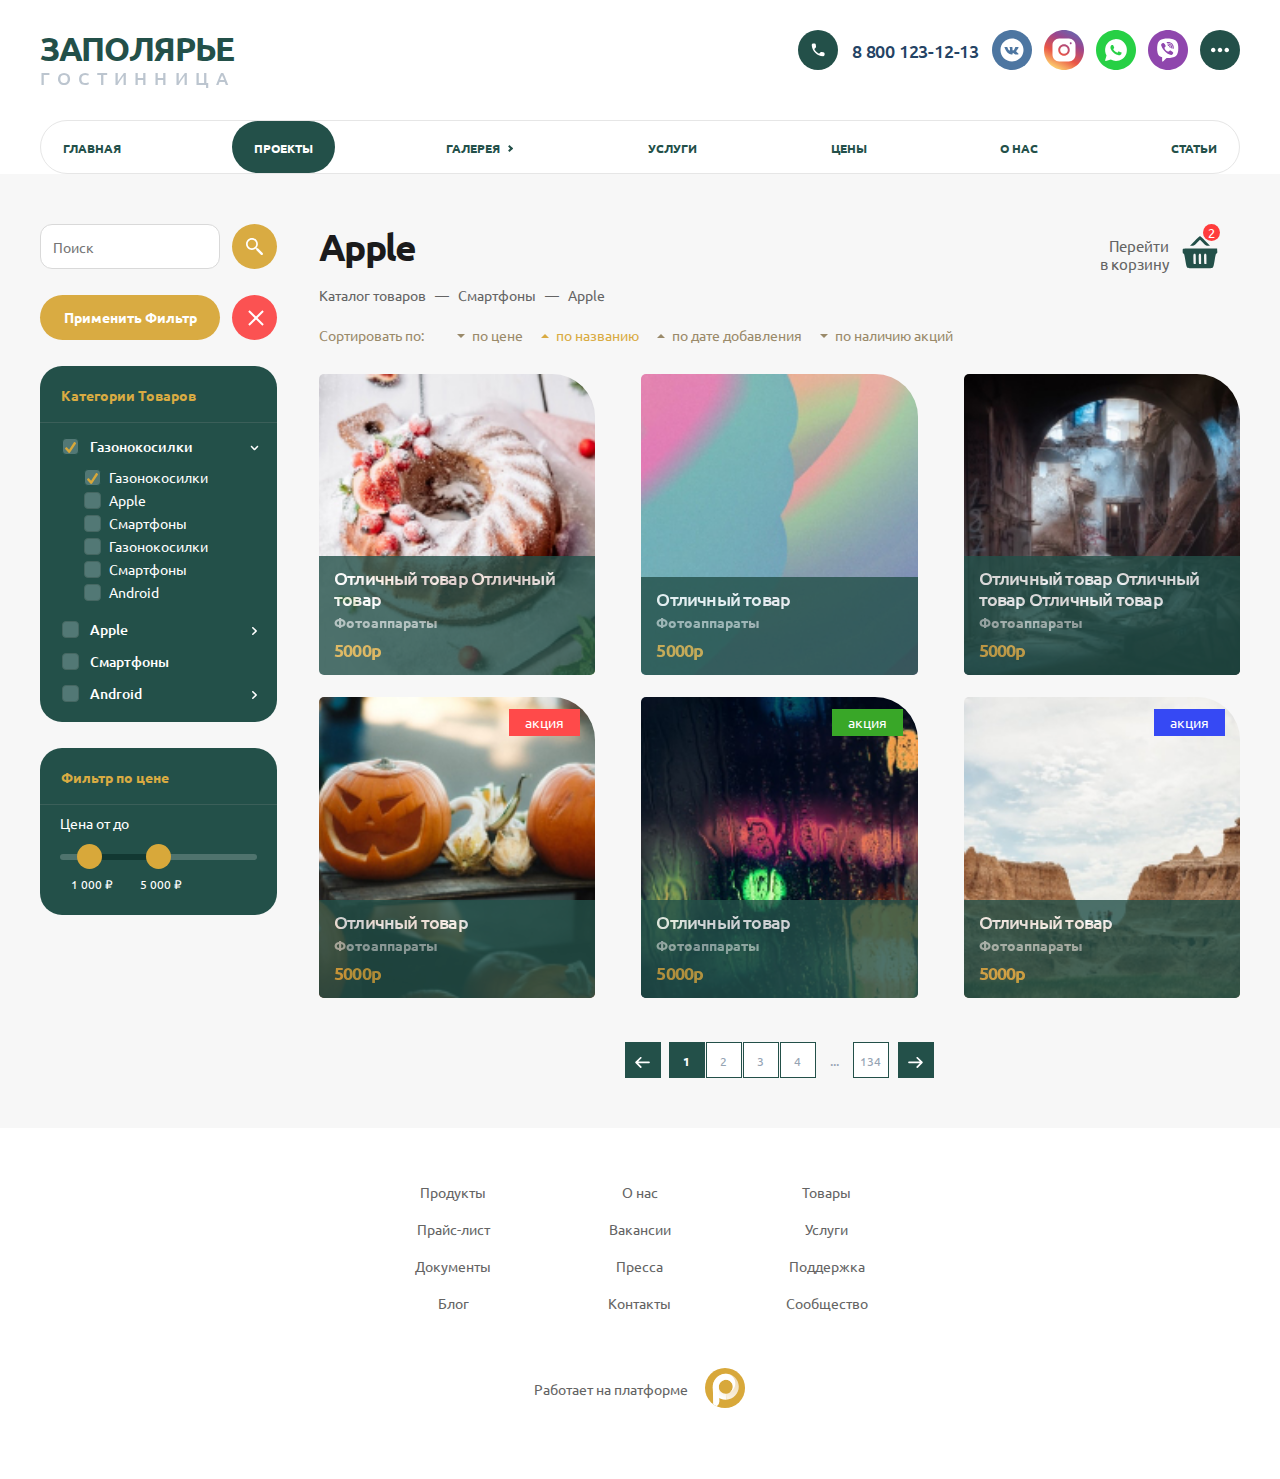
==== commit 5c01f7de: "Правки 14.01.22" ====
--- a/category.html
+++ b/category.html
@@ -451,99 +451,26 @@
 										</div>
 									</a>
 								</div>
-							</div>
-
-							<div class="more-btn">
-								<a class="toggle link" href="#">Загрузить еще</a>
-							</div>
-
-							<div class="products" style="display: none;">
-								<div class="flex">
-									
-									<a href="/" class="product">
-
-										<div class="img"><img data-src="images/tmp/product_thumb7.jpg" alt="" class="lozad"></div>
-
-										<div class="info">
-											<div class="name">Отличный товар Отличный товар</div>
-
-											<div class="cat">Фотоаппараты</div>
-
-											<div class="price">5000p</div>
-										</div>
-									</a>
-									<a href="/" class="product">
-
-										<div class="img"><img data-src="images/tmp/product_thumb8.jpg" alt="" class="lozad"></div>
-
-										<div class="info">
-											<div class="name">Отличный товар</div>
-
-											<div class="cat">Фотоаппараты</div>
-
-											<div class="price">5000p</div>
-										</div>
-									</a>
-									<a href="/" class="product">										
-
-										<div class="img"><img data-src="images/tmp/product_thumb9.jpg" alt="" class="lozad"></div>
-
-										<div class="info">
-											<div class="name">Отличный товар Отличный товар Отличный товар</div>
-
-											<div class="cat">Фотоаппараты</div>
-
-											<div class="price">5000p</div>
-										</div>
-									</a>
-									<a href="/" class="product">
-										<div class="stickers">
-											<div><div class="sticker stock">акция</div></div>
-										</div>
-
-										<div class="img"><img data-src="images/tmp/product_thumb13.jpg" alt="" class="lozad"></div>
-
-										<div class="info">
-											<div class="name">Отличный товар</div>
-
-											<div class="cat">Фотоаппараты</div>
-
-											<div class="price">5000p</div>
-										</div>
-									</a>
-									<a href="/" class="product">
-										<div class="stickers">
-											<div><div class="sticker recommend">акция</div></div>
-										</div>
-
-										<div class="img"><img data-src="images/tmp/product_thumb14.jpg" alt="" class="lozad"></div>
-
-										<div class="info">
-											<div class="name">Отличный товар</div>
-
-											<div class="cat">Фотоаппараты</div>
-
-											<div class="price">5000p</div>
-										</div>
-									</a>
-									<a href="/" class="product">
-										<div class="stickers">
-											<div><div class="sticker hit">акция</div></div>
-										</div>
-
-										<div class="img"><img data-src="images/tmp/product_thumb15.jpg" alt="" class="lozad"></div>
-
-										<div class="info">
-											<div class="name">Отличный товар</div>
-
-											<div class="cat">Фотоаппараты</div>
-
-											<div class="price">5000p</div>
-										</div>
-									</a>
-								</div>
-							</div>
-
+							</div>							
+
+							<div class="pagination center">
+								<a href="/" class="prev">
+									<svg width="15" height="12" viewBox="0 0 15 12" fill="none" xmlns="http://www.w3.org/2000/svg">
+										<path d="M5.74586 0.885468C5.95791 0.885468 6.17019 0.967861 6.33179 1.12988L6.40301 1.2011C6.72705 1.52513 6.72705 2.04977 6.40301 2.37297L3.2014 5.57459H14.0331C14.4906 5.57459 14.8619 5.94586 14.8619 6.40332C14.8619 6.86077 14.4906 7.23204 14.0331 7.23204H3.2014L6.40301 10.4337C6.72705 10.7577 6.72705 11.2823 6.40301 11.6055L6.33179 11.6768C6.00776 12.0008 5.48312 12.0008 5.15992 11.6768L0.472418 6.98925C0.148385 6.66522 0.148385 6.14058 0.472418 5.81738L5.15992 1.12988C5.32193 0.967861 5.5338 0.885468 5.74586 0.885468Z" fill="white"></path>
+									</svg>
+								</a>
+								<a class="active">1</a>
+								<a href="/">2</a>
+								<a href="">3</a>
+								<a href="">4</a>
+								<span>...</span>
+								<a href="">134</a>
+								<a href="/" class="next">
+									<svg width="15" height="12" viewBox="0 0 15 12" fill="none" xmlns="http://www.w3.org/2000/svg">
+										<path d="M9.25414 0.885468C9.04209 0.885468 8.82981 0.967861 8.66821 1.12988L8.59699 1.2011C8.27295 1.52513 8.27295 2.04977 8.59699 2.37297L11.7986 5.57459H0.966852C0.509393 5.57459 0.138123 5.94586 0.138123 6.40332C0.138123 6.86077 0.509393 7.23204 0.966852 7.23204H11.7986L8.59699 10.4337C8.27295 10.7577 8.27295 11.2823 8.59699 11.6055L8.66821 11.6768C8.99224 12.0008 9.51688 12.0008 9.84008 11.6768L14.5276 6.98925C14.8516 6.66522 14.8516 6.14058 14.5276 5.81738L9.84008 1.12988C9.67807 0.967861 9.4662 0.885468 9.25414 0.885468Z" fill="white"></path>
+									</svg>
+								</a>
+							</div>
 							
 
 						</section>
--- a/css/styles.css
+++ b/css/styles.css
@@ -301,7 +301,7 @@
     font-family: var(--font_family);
     font-weight: 700;
     line-height: 52px;
-    height: 52px;
+    min-height: 52px;
     color: #FFFFFF;
     padding: 0 12px;
     vertical-align: top;
@@ -525,8 +525,8 @@
 .form input[type=checkbox] + label:before
 {
     position: absolute;
-    top: 0;
-    left: 0;
+    top: 0px;
+    left: 0px;
 
     display: block;
 
@@ -540,6 +540,11 @@
     box-sizing: border-box;
     box-shadow: inset 0px 2px 2px rgba(0, 0, 0, 0.1);
     border-radius: 6px;
+}
+.order_block .form input[type=checkbox] + label:before
+{
+    top: 1px;
+    left: 2px;
 }
 
 .form input[type=checkbox] + label i
@@ -695,7 +700,7 @@
     display: flex;
     align-items: center;
     min-width: 160px;
-    height: 52px;
+    min-height: 52px;
     margin-left: auto;
     cursor: pointer;
     transition: .2s linear;
@@ -1326,9 +1331,13 @@
 header .menu .item > a.active
 {
     color: #fff;
-    background:  var(--main_color2);
+    background: var(--main_color2);
     border-radius: 26px;
     transition: all .2s linear;
+}
+
+header .menu .item:hover > a.touch_link + .sub_menu {
+    background: var(--main_color4);
 }
 
 header .menu .sub_menu,
@@ -1344,7 +1353,12 @@
     background: var(--main_color2);
     border: none;
     box-shadow: 0px 19px 34px rgba(0, 0, 0, 0.487664);
-    border-radius: 15px;
+    border-radius: 26px;
+}
+
+header .menu .item:hover > a {
+    background: var(--main_color4);
+    border-radius: 26px;
 }
 
 header .menu .item:hover .sub_menu,
@@ -1367,18 +1381,18 @@
     white-space: nowrap;
     text-decoration: none;
     text-transform: uppercase;
-    border-radius: 15px 15px 0 0;
+    border-radius: 26px;
     flex-wrap: nowrap;
     border-bottom: 1px solid rgba(0, 0, 0, .18);
     justify-content: flex-start;
 }
 
-/* header .menu .sub_menu a:hover,
-header .menu .sub_menu a.active
-{
-    color: var(--main_color2);
-    background:#fff;
-} */
+header .menu .sub_menu a:hover {
+    background: var(--main_color4);
+}
+
+
+
 
 header .menu .sub_menu div:first-child a:hover
 {
@@ -2130,6 +2144,9 @@
     align-items: center;
     align-content: center;
 }
+.first_section .link {
+    max-width: 350px;
+}
 .first_section .info .title
 {
     position: relative;
@@ -2552,7 +2569,8 @@
 .main_slider .slide .title
 {
     position: relative;
-    max-width: 100%;
+    max-width: 440px;
+    width: 100%;
     padding-bottom: 36px;
     font-family: var(--font_family);
     font-weight: bold;
@@ -2561,6 +2579,7 @@
     text-align: center;
     letter-spacing: -2.38605px;
     color: var(--main_color4);
+
 }
 .main_slider .slide .desc
 {
@@ -2574,7 +2593,7 @@
 {
     margin: 36px auto 0;
     width: 163px;
-    height: 54px;
+    min-height: 54px;
     line-height: 54px;
     display: block;
 }
@@ -2626,6 +2645,15 @@
     margin-top: 37px;
     display: flex;
     align-items: center;
+    justify-content: space-between;
+}
+.main_slider2_bottom .owl-nav-custom {
+    display: flex;
+    align-items: center;
+    margin-right: 50px;
+}
+.main_slider2 .info .desc {
+    margin-right: 20px;
 }
 .main_slider2 .owl-nav-custom button {
     margin-top: 0;
@@ -2634,8 +2662,8 @@
 .main_slider2 .info .link
 {
     
-    width: 163px;
-    height: 54px;
+    min-width: 163px;
+    min-height: 54px;
     line-height: 54px;
     margin-right: 56px;
 }
@@ -2786,6 +2814,7 @@
     letter-spacing: -1.9px;
     color: var(--main_color4);
     margin-bottom: 31px;
+    max-width: 440px;
 }
 .main_slider3 .slide .desc {
     font-weight: 500;
@@ -2796,7 +2825,9 @@
     width: 100%;
     margin-bottom: 37px;
 }
-
+.main_slider3 .link:hover {
+    background: var(--main_color4);
+}
 
 .advantages .cont
 {
@@ -2888,9 +2919,12 @@
 
 .about .link
 {
-    width: 160px;
-    height: 52px;
+    min-width: 160px;
+    min-height: 52px;
     line-height: 52px;
+}
+.about .link:hover {
+    background: var(--main_color4);
 }
 .about .img
 {
@@ -3242,6 +3276,7 @@
 .review_bottom-photo {
     width: 63px;
     height: 63px;
+    flex-shrink: 0;
 }
 .review_bottom-photo img {
     width: 100%;
@@ -3419,7 +3454,9 @@
     font-weight: 500;
     font-size: 14px;
     line-height: 26px;
-    color: #fff;     
+    color: #fff; 
+    white-space: nowrap;
+    margin-left: 8px;    
 }
 .link-more {
     font-weight: bold;
@@ -3436,10 +3473,11 @@
 }
 .link-more svg {
     fill: white;
+    flex-shrink: 0;
 }
 .articles .link {
     width: 160px;
-    height: 52px;
+    min-height: 52px;
     line-height: 52px;
     text-align: center;
     margin: 45px auto 0;
@@ -4125,6 +4163,7 @@
     background: #FFFFFF;
     box-shadow: 0px 11px 31px rgba(62, 63, 69, 0.19245);
     border-radius: 51.5px;
+    margin-bottom: 25px;
 }
 .order_block .form input {
     height: 39px;
@@ -4139,6 +4178,9 @@
     border: none;
     border-right: 2px solid #DCDCDC;
     border-radius: 0;
+}
+.order_block .form input[type=checkbox] + label {
+    max-width: 100%;
 }
 .order_block .form textarea {
     height: 39px;
@@ -4156,7 +4198,7 @@
     color: #FFFFFF;
     padding: 0px 36px;
     min-width: 118px;
-    height: 54px;
+    min-height: 54px;
     margin-left: auto;
     cursor: pointer;
     transition: .2s linear;
@@ -4164,7 +4206,7 @@
     letter-spacing: 0px;
     text-transform: inherit;
     border: none;
-    background: #var(--main_color4);
+    background: var(--main_color4);
     border-radius: 27px;
 }
 .order_block .form .title {
@@ -4181,7 +4223,9 @@
 }
 .order_block .form .block_head {
     margin-bottom: 43px;
-
+}
+.order_block-checkbox {
+    display: none !important;
 }
 
 
@@ -4769,7 +4813,7 @@
     display: inline-block;
 
     min-width: 156px;
-    height: 37px;
+    min-height: 37px;
     margin-top: 22px;
     padding: 0 40px;
 
@@ -4926,8 +4970,7 @@
 }
 
 .soc_block .link {
-    width: 160px;
-    height: 52px;
+    min-height: 52px;
     line-height: 52px;
 }
 .soc_block-wrapper {
@@ -5103,8 +5146,8 @@
 .services .service .link
 {
     margin-top: 22px;
-    width: 141px;
-    height: 39px;
+    min-width: 141px;
+    min-height: 39px;
     line-height: 39px;
 }
 .gallery .flex
@@ -6076,10 +6119,9 @@
 {
     display: flex;
 
-    justify-content: flex-start;
+    justify-content: space-between;
     align-items: center;
     align-content: center;
-    flex-wrap: wrap;
 }
 
 .product_info .buy .price
@@ -6125,7 +6167,6 @@
 }
 .product_info .buy .btn {
     position: relative;
-    width: 370px;
     max-width: 100%;
     height: 39px;
     margin-left: 28px;
@@ -6137,6 +6178,10 @@
 {
     padding: 0 3px;
     width: 182px;
+}
+.buy_btns {
+    display: flex;
+    align-items: center ;
 }
 
 .product_info .buy .order_link
@@ -6344,8 +6389,8 @@
 
     display: inline-block;
 
-    width: 290px;
-    height: 54px;
+    min-width: 290px;
+    min-height: 54px;
     margin-top: 26px;
 
     vertical-align: top;
@@ -7268,7 +7313,6 @@
 }
 .three_photo .photo_wrap {
     position: relative;
-    width: 100%;
 }
 .three_photo .photo_wrap::before {
     position: absolute;
@@ -7458,9 +7502,6 @@
 
 .about_video .link{
     margin-top: 34px;
-    width: 160px;
-    height: 52px;
-    line-height: 52px;
 }
 
 
@@ -8080,13 +8121,18 @@
 }
 
 
-.file-chooser p
-{
+.file-chooser p {
     font-size: 18px;
-
-    padding-top: 1em;
-}
-
+    color: red;
+    padding-bottom: 1em;
+}
+.file-uploader .error {
+    border: none !important;
+}
+.upload .error {
+    color: red;
+    background-color: #fff;
+}
 .file-chooser label
 { 
     font-weight: 500;
@@ -8210,12 +8256,6 @@
     display: none;
 }
 
-.upload .error
-{
-    color: white;
-
-    background-color: #d65d38;
-}
 
 .upload  .file-uploader * svg
 {
@@ -8293,8 +8333,8 @@
     margin-top: 7px;
 }
 #thanks .link {
-    width: 206px;
-    height: 52px;
+    min-width: 206px;
+    min-height: 52px;
     line-height: 52px;
     margin-top: 28px;
 }
@@ -8778,8 +8818,8 @@
     font-weight: 700;
     line-height: 52px;
     display: inline-block;
-    width: 206px;
-    height: 52px;
+    min-width: 206px;
+    min-height: 52px;
     margin-top: 28px;
     vertical-align: top;
     text-decoration: none;
